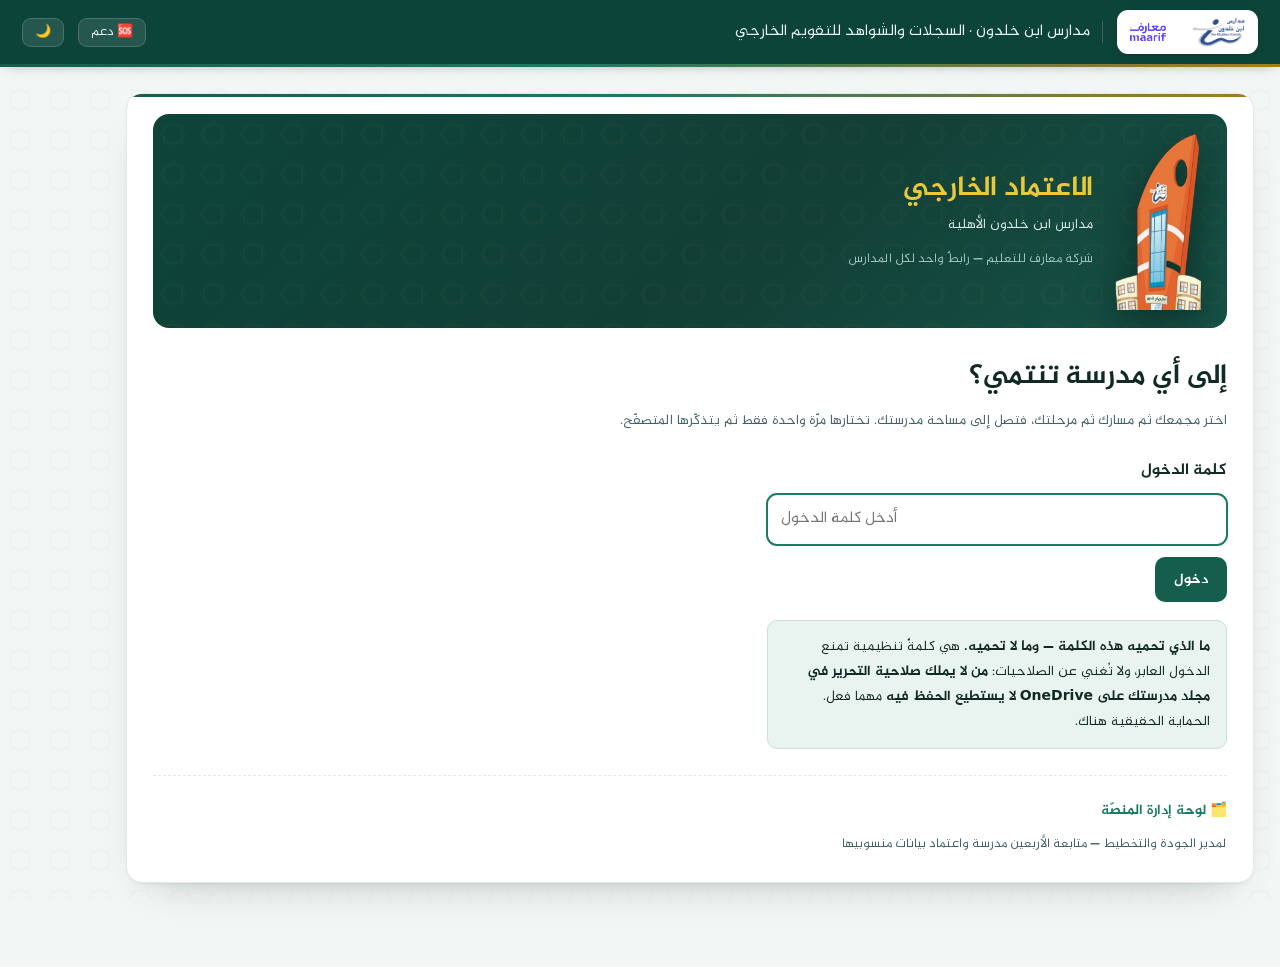
==== index.html @ 658650da "ألوان المسار عائلةً والمرحلة درجةً · نافذة «من أنت» لا تسبق المستخدم ولا تحجب الفحوص ⚠️ التلوين كان " ====
<!doctype html>
<html lang="ar" dir="rtl">
<head>
<meta charset="utf-8">
<meta name="viewport" content="width=device-width, initial-scale=1">
<!-- ⚠️ الصفحة نفسها تُراجَع في كل فتح، والوحدات مختومة ببصمة محتواها.
     بدون هذا يبقى المستخدم على نسخة قديمة ويظنّ أن الإصلاح لم يحدث. -->
<meta http-equiv="Cache-Control" content="no-cache, must-revalidate">
<title>الاعتماد الخارجي — مدارس ابن خلدون</title>
<link rel="icon" href="ibn-khaldun-mark-240.webp">
<link rel="stylesheet" href="style.css?v=ef643a4e">
</head>
<body>
<div class="app">
  <aside class="nav hidden" id="nav">
    <div class="brand">
      <img class="jd" src="shield.svg" alt="الاعتماد الخارجي">
      <div><b>الاعتماد الخارجي</b><span>السجلات والشواهد</span></div>
    </div>
    <menu id="navMenu"></menu>
    <div class="foot"><b id="navWho">—</b><span id="navRole">—</span>
      <div style="margin-top:9px"><button class="b-ghost b-sm" id="switchUser">تبديل المستخدم</button></div>
    </div>
  </aside>

  <main>
    <div class="bar" id="topbar">
      <div class="logos" title="شركة معارف للتعليم — مدارس ابن خلدون">
        <img src="ibn-khaldun-mark-240.webp" alt="مدارس ابن خلدون">
        <span class="divider"></span>
        <img class="mf" src="maarif.png" alt="شركة معارف للتعليم">
      </div>
      <div class="crumb" id="ctx">مدارس ابن خلدون · السجلات والشواهد للتقويم الخارجي</div>
      <div class="row-break" aria-hidden="true"></div>
      <div class="sp"></div>
      <div class="h-search hidden" id="searchBox">
        <span class="ico">🔍</span>
        <input id="gsearch" placeholder="ابحث في سجلاتك وأدواتك ومؤشراتك…" autocomplete="off">
        <div class="results hidden" id="gresults"></div>
      </div>
      <button class="h-btn nav-toggle hidden" id="navToggle" title="القائمة" aria-label="القائمة">☰</button>
      <button class="h-btn hidden" id="bellBtn" title="المطلوب منك الآن" aria-label="التنبيهات">
        🔔<span class="badge hidden" id="bellCount">0</span></button>
      <button class="h-btn" id="supBtn" title="طلب دعم من مدير الجودة والتخطيط" aria-label="طلب دعم">🆘 <span class="lbl">دعم</span></button>
      <button class="h-btn hidden" id="homeBtn" title="العودة إلى لوحتي">🏠 <span class="lbl">الرئيسية</span></button>
      <button class="h-btn hidden" id="logoutBtn" title="إنهاء جلستك والعودة إلى «من أنت»">🚪 <span class="lbl">خروج</span></button>
      <button class="h-btn hidden" id="printPage" title="طباعة هذه الصفحة بالكليشة">🖨️ <span class="lbl">طباعة</span></button>
      <button class="h-btn" id="themeBtn" title="الوضع الليلي">🌙</button>
      <button class="h-btn hidden" id="prefsBtn" title="تفضيلاتي">⚙️ <span class="lbl">تفضيلاتي</span></button>
    </div>
    <div class="menu-pop hidden" id="prefsPop"></div>
    <div class="alerts-pop hidden" id="bellPop"></div>
    <div class="exit-pop hidden" id="exitPop"></div>
    <div class="nav-scrim hidden" id="navScrim"></div>
    <div class="wrap">

      <section id="screenGate" class="card">
        <div class="hero">
          <img src="building.png" alt="مدارس ابن خلدون">
          <div class="hero-t">
            <b>الاعتماد الخارجي</b>
            <span>مدارس ابن خلدون الأهلية</span>
            <span class="kicker">شركة معارف للتعليم — رابطٌ واحد لكل المدارس</span>
          </div>
        </div>
        <h1 id="gateH1">إلى أي مدرسة تنتمي؟</h1>
        <p class="sub" id="gateSub">اختر مجمعك ثم مسارك ثم مرحلتك، فتصل إلى مساحة مدرستك.
           تختارها مرّة واحدة فقط ثم يتذكّرها المتصفّح.</p>
        <div id="gateBody"></div>
        <!-- ⚠️ لم يكن للوحة الإدارة رابطٌ في أي موضع، فلم يجدها صاحبها.
             موضعها هنا: أوّل شاشة، وظاهرةٌ باسم صاحبها لا مخبوءة. -->
        <div class="gate-admin">
          <a href="مستشار.html">🗂️ لوحة إدارة المنصّة</a>
          <span>لمدير الجودة والتخطيط — متابعة الأربعين مدرسة واعتماد بيانات منسوبيها</span>
        </div>
      </section>

      <section id="screenConnect" class="card">
        <h1 id="connectH1">الاتصال بمساحة مدرستك</h1>
        <p class="sub" id="connectSub">اختر مجلد «الاعتماد الخارجي» الذي شاركه معك مدير المدرسة على OneDrive.
           تختاره مرّة واحدة فقط، ثم يتذكّره المتصفّح.</p>
        <div id="connectBody"></div>
        <!-- ⚠️ يُقرأ قبل المحاولة لا بعد الإخفاق: أكثر بلاغات الدعم سببها
             فتح الرابط على جهاز لا يحفظ. -->
        <div class="devices">
          <h2>الأجهزة المدعومة</h2>
          <div class="dev-grid">
            <div class="dev ok">
              <div class="dev-h">✅ يحفظ في مجلد مدرستك</div>
              <ul>
                <li><b>حاسب ويندوز</b> — Google Chrome أو Microsoft Edge</li>
                <li><b>حاسب ماك</b> — Google Chrome أو Microsoft Edge</li>
              </ul>
              <div class="dev-n">بلا حساب ولا تسجيل دخول، ويعمل <b>بلا إنترنت</b>،
                ولا يحتاج OneDrive — أي مجلد على القرص يكفي.</div>
            </div>
            <div class="dev no">
              <div class="dev-h">⛔ لا يحفظ — قيدٌ من الشركات المصنّعة</div>
              <ul>
                <li><b>آيفون وآيباد</b> — كل المتصفّحات، ومنها كروم<br>
                  <span class="dev-s">متصفّحات iOS كلها تعمل بمحرّك سفاري نفسه</span></li>
                <li><b>سفاري على الماك</b></li>
                <li><b>جوّالات أندرويد</b></li>
              </ul>
              <div class="dev-n">البديل: <b>حقيبة عمل</b> — يجهّزها لك مستودع المدرسة
                فتعمل عليها بلا حساب ثم تُعيد إدخالاتك. اقرأ «كيف تعمل على الموقع» بعد الدخول.</div>
            </div>
          </div>
          <div class="dev-warn">⚠️ حين يسأل المتصفّح <b>«Edit files?»</b> اختر
            <b>«Save changes»</b> — و«View only» يجعل كل شيء يبدو عاملًا ولا يُحفظ حرف.</div>
        </div>
      </section>

      <section id="screenWho" class="card hidden">
        <div class="hero">
          <img src="building.png" alt="مدارس ابن خلدون">
          <div class="hero-t">
            <b>الاعتماد الخارجي</b>
            <span id="heroSchool">مدارس ابن خلدون</span>
            <span class="kicker">شركة معارف للتعليم — السجلات والشواهد للتقويم الخارجي</span>
          </div>
        </div>
        <h1>من أنت؟</h1>
        <p class="sub">اختر اسمك من منسوبي المدرسة، فتظهر لك سجلاتك وأدواتك وخطتك أنت وحدك.</p>
        <div class="who-gap hidden" id="whoGap"></div>
        <div class="connbar" id="connBar"></div>
        <aside id="whoArt">
          <img src="building.png" alt="مدارس ابن خلدون">
          <div class="wa-t">مدارس ابن خلدون</div>
          <div class="wa-s">السجلات والشواهد للتقويم الخارجي</div>
        </aside>
        <ul class="people" id="peopleList"></ul>
      </section>

      <div id="packBar" class="pack-bar hidden"></div>
      <section id="screenGuide" class="hidden">
        <div class="card">
          <h1>كيف تعمل على الموقع</h1>
          <p class="sub">ثلاث طرق. اقرأها واختر ما يناسب جهازك — فتعرف تمامًا أين تُحفظ ملفاتك وبأي اسم.</p>
          <div id="wayNow"></div>
          <div id="wayList"></div>
        </div>
      </section>
      <section id="screenDash" class="hidden">
        <div class="rowhead">
          <div class="sp"><h1 id="dashHi">لوحتي</h1><p class="sub" id="dashSub"></p></div>
          <button class="b-ghost b-sm" id="dashWho">👤 تبديل المستخدم</button>
        </div>
        <div class="tiles" id="tiles"></div>
        <div class="card tight"><h2>أقرب سجلاتك تعبئةً</h2><div id="dashSoon"></div></div>
      </section>

      <section id="screenRecords" class="hidden">
        <h1>سجلاتي</h1>
        <p class="sub" id="recsSub"></p>
        <div class="toolbar">
          <input class="search" id="recSearch" placeholder="ابحث باسم السجل…">
          <button class="b-ghost b-sm" id="recView" data-mode="flat">🗂️ عرض شجري</button>
          <select class="f-in" id="recFilter" style="width:auto">
            <option value="">كل التعبئات</option><option value="DAILY">يومي</option>
            <option value="WEEKLY">أسبوعي</option><option value="MONTHLY">شهري</option>
            <option value="PER_SEMESTER">كل فصل</option><option value="YEARLY">سنوي</option>
            <option value="PER_EVENT">عند كل حدث</option><option value="AS_NEEDED">عند الحاجة</option>
          </select>
        </div>
        <div class="rec-scope" id="recScope"></div>
        <div class="scroll" id="myRecords"></div>
      </section>

      <section id="screenRecord" class="hidden">
        <div class="rowhead">
          <div class="sp"><h1 id="recTitle"></h1><div class="muted" id="recMeta"></div></div>
          <div class="pager">
            <button class="b-ghost b-sm" id="recPrev">◀ السابق</button>
            <span class="pos" id="recPos"></span>
            <button class="b-ghost b-sm" id="recNext">التالي ▶</button>
          </div>
          <button class="b-ghost b-sm" id="recBack">القائمة</button>
        </div>
        <div id="recSaved"></div>
        <div id="recGuide"></div>
        <div class="card"><form id="recForm" onsubmit="return false"></form></div>
        <div class="sticky-save">
          <button class="b-main" id="recSave">حفظ في مجلدي</button>
          <button class="b-ghost" id="recPrint">طباعة بالكليشة</button>
          <span class="muted" id="recStatus"></span>
        </div>
      </section>

      <section id="screenTools" class="hidden">
        <h1>أدوات دورة التقويم الذاتي</h1>
        <p class="sub" id="toolsSub"></p>
        <div class="tools-list" id="toolsList"></div>
        <div class="card" style="margin-top:24px"><h2>التجميع على مؤشرات ETEC</h2>
          <div class="scroll" id="etecRollup"></div></div>
      </section>

      <section id="screenTool" class="hidden">
        <div class="rowhead">
          <div class="sp"><h1 id="toolTitle"></h1><div class="muted" id="toolMeta"></div></div>
          <div class="pager">
            <button class="b-ghost b-sm" id="toolPrev">◀ السابق</button>
            <span class="pos" id="toolPos"></span>
            <button class="b-ghost b-sm" id="toolNext">التالي ▶</button>
          </div>
          <button class="b-ghost b-sm" id="toolBack">القائمة</button>
        </div>
        <div class="card hidden" id="publishBox"></div>
        <div class="card tight" id="respondentBox"></div>
        <div id="toolItems"></div>
        <div class="sticky-save">
          <button class="b-main" id="toolSave">حفظ الاستجابة</button>
          <span class="muted" id="toolStatus"></span>
        </div>
      </section>

      <section id="screenImp" class="hidden">
        <div class="rowhead">
          <div class="sp"><h1>الخطة التحسينية</h1><div class="muted" id="impMeta"></div></div>
          <button class="b-ghost b-sm" id="impPrint">طباعة بالكليشة</button>
          <button class="b-ghost b-sm hidden" id="impBack">رجوع</button>
        </div>
        <div class="kpi" id="impKpi"></div>
        <div id="impQiyas"></div>
        <div class="card"><h2>المؤشرات مرتّبة من الأدنى — التقويم الخارجي مقابل تقويمنا الذاتي</h2>
          <div class="scroll" id="impTable"></div></div>
        <div class="card"><h2>إجراءات التحسين — لكل مؤشر دون المستوى</h2>
          <div class="muted" style="margin-bottom:12px" id="procMeta"></div>
          <div id="impProcedures"></div></div>
        <div class="card"><h2>مرآة الخطة التحسينية — توزيع الإجراءات على الأسابيع</h2>
          <div class="muted" style="margin-bottom:12px">لا تحمل إلا ما يخصّ التحسين. الفصل الأول 1–19 والثاني 20–38.</div>
          <div class="scroll" id="impMirror"></div></div>
        <div class="card"><h2>البرامج التحسينية المعتمدة (نافِس)</h2><div id="impPrograms"></div></div>
      </section>

      <section id="screenReady" class="hidden">
        <div class="rowhead">
          <div class="sp"><h1>جاهزية الزيارة</h1><div class="muted" id="readyMeta"></div></div>
          <button class="b-ghost b-sm" id="readyRefresh">↻ إعادة الحساب</button>
        </div>
        <div class="card" id="readyScore"></div>
        <div class="card"><h2>أبعاد الجاهزية — وما بُنيت عليه</h2>
          <div class="scroll" id="readyDims"></div></div>
        <div class="card"><h2>حالة المؤشرات — ما يفتحه الزائر</h2>
          <div class="muted" style="margin-bottom:11px">مرتّبة من الأدنى درجةً في التقويم الخارجي.</div>
          <div id="readyGap"></div>
          <div class="scroll" id="readyInd"></div></div>
      </section>

      <section id="screenExec" class="hidden">
        <div class="rowhead">
          <div class="sp"><h1>خطتي التنفيذية</h1><div class="muted" id="execMeta"></div></div>
          <select class="f-in" id="execSem" style="width:auto">
            <option value="1">الفصل الأول</option><option value="2">الفصل الثاني</option>
          </select>
          <button class="b-ghost b-sm" id="execPrint">🖨️ طباعة</button>
        </div>
        <div class="note" style="margin-bottom:16px">مهامك الأسبوعية مأخوذة من خطة مدرستك.
          عدّل ما تشاء وأضف مهامك، وسجّل التنفيذ أسبوعًا بأسبوع — ويُحفظ في مجلدك.</div>
        <div id="execWeeks"></div>
        <div class="sticky-save">
          <button class="b-main" id="execSave">حفظ خطتي</button>
          <span class="muted" id="execStat"></span>
        </div>
      </section>

      <section id="screenVault" class="hidden">
        <h1>مستودع المدرسة</h1>
        <p class="sub" id="vaultSub"></p>
        <div class="kpi" id="vaultKpi"></div>
        <div class="card"><h2>أمين المستودع</h2>
          <div class="muted" style="margin-bottom:12px">تتجمّع عنده نسخة من كل ما يُدخِله التنفيذيون،
            فلو حُذف مجلد أحدهم أو استقال قبل التسليم تبقى النسخة كاملة.</div>
          <div id="vaultKeeper"></div></div>
        <div class="card"><h2>نسخة كاملة تشمل الشواهد</h2>
          <div class="muted" style="margin-bottom:12px">النسخ التلقائي يشمل الإدخالات فقط لخفّتها.
            هذا الأمر ينسخ كذلك ملفات الشواهد الثنائية.</div>
          <button class="b-main" id="vaultFull">تشغيل نسخة كاملة الآن</button>
          <span class="muted" id="vaultStat" style="margin-inline-start:12px"></span></div>
        <div class="card"><h2>نسخة للطباعة</h2>
          <div class="muted" style="margin-bottom:12px">الإدخالات تُحفظ ملفّات بيانات تُقرأ بالموقع.
            هذا الأمر يُخرج منها <b>صفحات جاهزة للطباعة بالكليشة</b> في مجلد <b>للطباعة</b>،
            تُفتح من مجلد المدرسة على حاسبك وتُطبع بـ Ctrl+P — بلا الموقع وبلا إنترنت.</div>
          <button class="b-main" id="vaultPrintExport">تصدير نسخة للطباعة</button>
          <span class="muted" id="vaultPrintStat" style="margin-inline-start:12px"></span></div>
        <div class="card"><h2>حقائب العمل — لمن يعمل من الجوّال</h2>
          <div class="muted" style="margin-bottom:12px">جهّز حقيبة باسم التنفيذي وأرسلها له بالواتساب.
            يعمل عليها بلا حساب ولا إنترنت، ثم يعيد إليك إدخالاته.</div>
          <div id="packMake"></div></div>
        <div class="card"><h2>استلام إدخالات التنفيذيين</h2>
          <div class="muted" style="margin-bottom:12px">من ملفٍّ وصلك بالواتساب، أو سحبًا من نقطة
            الاستقبال إن فُعِّلت. تُكتب في مواضعها تمامًا كما لو عبّأها صاحبها بنفسه.</div>
          <div class="rowhead" style="gap:10px">
            <button class="b-main" id="impFileBtn">📥 استيراد ملف إدخالات</button>
            <input type="file" id="impFile" accept=".json,application/json" multiple hidden>
            <button class="b-ghost" id="cloudPull">☁️ سحب ما وصل من الجوّالات</button>
          </div>
          <div id="impMsg" style="margin-top:12px"></div>
          <details class="setup-adv" style="margin-top:14px">
            <summary>نقطة الاستقبال — ضبط لمرّة واحدة</summary>
            <div class="blockdo">
              <div class="muted" style="margin-bottom:10px">Worker مجاني على حسابك في Cloudflare —
                بلا بطاقة وبلا تقنية معلومات. الخطوات في ملف <b>cloudflare-worker.js</b>.</div>
              <input class="f-in" id="relayUrl" placeholder="https://…workers.dev" style="margin-bottom:8px">
              <input class="f-in" id="relayKey" placeholder="مفتاح السحب (PULL_KEY)" style="margin-bottom:10px">
              <button class="b-main" id="relaySave">حفظ</button>
            </div>
          </details></div>
        <div class="card"><h2>آخر ما نُسخ</h2><div class="scroll" id="vaultItems"></div></div>
      </section>

      <section id="screenPlans" class="hidden">
        <div class="rowhead">
          <div class="sp"><h1>خطط مدرستي</h1>
            <div class="muted">التشغيلية والتنفيذية وتحليل سوات — من بيانات مدرستك، لا ملفًّا جاهزًا.</div></div>
          <input class="f-in" id="plansSearch" placeholder="ابحث في الخطة…" autocomplete="off" style="max-width:230px">
          <button class="b-ghost b-sm" id="plansPrint">🖨️ طباعة</button>
          <button class="b-ghost b-sm" id="plansDownload">⬇️ تنزيل نسخة</button>
          <button class="b-main b-sm hidden" id="plansSave">حفظ</button>
        </div>
        <div class="plans-tabs" id="plansTabs"></div>
        <div class="muted" id="plansStat" style="margin:6px 0 10px"></div>
        <div id="plansBody"></div>
        <div class="card" style="margin-top:22px"><h2>نتائج المدرسة</h2><div id="myResults"></div></div>
      </section>

    </div>
  </main>
</div>

<div class="status hidden" id="status"><span class="dot"></span><span id="statusText"></span></div>

<script type="module">
import { FolderStore } from "./storage.js?v=ef643a4e";   // ReadOnlyStore أُلغي من الواجهة
import { GraphStore, setGraphConfig, setGraphRoot, loadShippedConfig } from "./graph.js?v=ef643a4e";
import { renderGuide } from "./guide.js?v=ef643a4e";
import { PREF, THEME_AR, nextTheme, savePrefs, zoomIn, zoomOut, initPrefs } from "./prefs.js?v=ef643a4e";
import { setupMissing, editPerson } from "./roster-edit.js?v=ef643a4e";
import { vaultBridge } from "./vault-bridge.js?v=ef643a4e";
import { renderPublish } from "./publish.js?v=ef643a4e";
import { globalSearch } from "./search.js?v=ef643a4e";
import { renderConnect } from "./connect.js?v=ef643a4e";
import { openImprovement } from "./screen-improve.js?v=ef643a4e";
import { openTool, bindToolScreen, currentTool, currentToolIndex } from "./screen-tool.js?v=ef643a4e";
import { openRecord, bindRecordScreen, currentRecord } from "./screen-record.js?v=ef643a4e";
import { goExec, bindExecScreen, currentExecState } from "./screen-exec.js?v=ef643a4e";
import { guardUnload, pendingDrafts, guardLeave, setSaver, flushDraft } from "./draft.js?v=ef643a4e";
import { openSupport, trackErrors } from "./support.js?v=ef643a4e";
import { saveSession, loadSession, clearSession, canResume } from "./session.js?v=ef643a4e";
import { buildWorkPack, workPackName, buildEntryPack, entryPackName, importEntries,
         deliver, readPackFile, PackStore, relay, setRelay, syncFromCloud } from "./bridge.js?v=ef643a4e";
import { openSource, loadBundle, recordsFor, planFileFor, operationalPlanFile,
         stampConnection, roleAr, freqAr, STAGE_AR, personFolder,
         entryPath, entryDir, evidenceDir, newEntryId,
         countSavedRecords, loadToolResponses, sortHierarchy, roleRank,
         loadRosterOverride, applyRosterOverride, saveRosterEdit,
         loadSignature, saveSignature, execPlanPath } from "./app.js?v=ef643a4e";
import { renderRecordForm, UNSUPPORTED, setFillContext, buildGuide, buildLabelCanon} from "./record.js?v=ef643a4e";
import { fillContext, currentWeek, semesterLabel } from "./autofill.js?v=ef643a4e";
import { committeeMeetings, nextMeeting, meetingTitle, meetingScope } from "./meetings.js?v=ef643a4e";
import { printRecord, preparePrint, printDocument, snapshotForPrint } from "./print.js?v=ef643a4e";
import { flattenTool, scaleMax, levelFromEvidence, isEvidenceBased, summarize,
         rollupByIndicator, evidenceFromRecords, toolResponsePath, isVerification } from "./tools.js?v=ef643a4e";
import { scopeTools, canSeeImprovement } from "./scope.js?v=ef643a4e";
import { loadSettings, saveSettings, vaultKeeper, backupEntry, vaultIndex,
         fullBackup } from "./vault.js?v=ef643a4e";
import { surveyLink, extractCodes } from "./survey.js?v=ef643a4e";
import { DIMENSIONS, dimensionBasis, countEvidence, countExecPlans, computeReadiness,
         readinessLabel, indicatorStatus, evidenceGaps } from "./readiness.js?v=ef643a4e";
import { buildImprovementPlan, buildImprovementMirror, PROC_COLUMNS,
         TOTAL_WEEKS, WEEKS_PER_SEMESTER, indicatorTag, shortLabel } from "./improve.js?v=ef643a4e";

import { S, $, esc, show, only, markNav, setStatus, SCREEN_TITLE } from "./ui-state.js?v=ef643a4e";
import { renderGate, chosenSchool, clearGate, gatePassed } from "./gate.js?v=ef643a4e";
import { goPlansScreen, bindPlansScreen, printPlans, downloadPlans, searchPlans, saveActive as savePlans } from "./screen-plans.js?v=ef643a4e";
import { buildAlerts, myEntryDates, urgentCount, levelAr } from "./alerts.js?v=ef643a4e";

/* طباعة أي شاشة يستعرضها المستخدم أو يعبّئها — بالكليشة نفسها */
async function printCurrent() {
  const sec = document.getElementById(S.activeScreen);
  if (!sec || !bundle) return;
  const title = S.activeScreen === "screenRecord" ? $("recTitle").textContent
              : S.activeScreen === "screenTool" ? $("toolTitle").textContent
              : SCREEN_TITLE[S.activeScreen] || "مستند";
  const sub = bundle.school.nameAr + " · العام " + bundle.school.academicYear.greg +
              " · " + (me?.fullName || "") + " (" + roleAr(me?.role) + ")";
  await printDocument(snapshotForPrint(sec, title, sub),
    { store, school: bundle.school, person: me, roleAr: roleAr(me?.role) });
}

let store = null, bundle = null, me = null;
let myRecords = [], myTools = [];   // حالة السجل والأداة انتقلت مع شاشتيهما
const dataUrl = new URLSearchParams(location.search).get("data");

/* شاشة الاتصال في connect.js — وهنا تسليم المحوّل الذي تصنعه */
const connect = (state) => renderConnect(state, start);


/* ⚠️ أخطر خطأ صامت: أن يفتح موظّفٌ مجلد مدرسةٍ أخرى فيكتب فيه. فالمدرسة
   مُختارةٌ في البوّابة، فتُقارَن باسم ما في المجلد قبل السماح بأي كتابة.
   المقارنة تنزع الحركات — الأسماء تحمل «خَلدون» و«الأَهلية» و«بَنات». */
const bareAr = (t) => String(t || "").normalize("NFC")
  .replace(/[\u064B-\u0652\u0670]/g, "").replace(/\s+/g, " ").trim();

async function start(s) {
  store = s; S.store = s;
  try { bundle = await loadBundle(store); S.bundle = bundle; }
  catch (e) {
    $("connectErr") && ($("connectErr").innerHTML =
      '<div class="err"><b>المجلد المختار ليس مساحة اعتماد.</b><br>' + esc(e.message) + "</div>");
    store = null; S.store = null; return;
  }
  const { school } = bundle;
  const want = chosenSchool();
  if (want && bareAr(school.nameAr) !== bareAr(want.school)) {
    connect(FolderStore.supported() ? "ready" : "unsupported");
    only("screenConnect");
    const box = $("connectErr") || $("connectBody");
    box.innerHTML = '<div class="err"><b>هذا ليس مجلد مدرستك.</b><br>' +
      "اخترتَ <b>" + esc(want.school) + "</b> والمجلد الذي فتحتَه يخصّ <b>" +
      esc(school.nameAr) + "</b>.<br><b>لم يُحفظ شيء.</b> اختر المجلد الصحيح." +
      "</div>" + box.innerHTML;
    await FolderStore.forget().catch(() => {});
    store = null; S.store = null; bundle = null; S.bundle = null;
    return;
  }
  $("heroSchool").textContent = school.nameAr + " · " + STAGE_AR[school.stage] +
    " · العام " + school.academicYear.greg;
  $("ctx").innerHTML = "<b>" + esc(school.nameAr) + "</b><span>" +
                       esc(STAGE_AR[school.stage]) + " · العام " + esc(school.academicYear.greg) +
                       " · " + esc(school.educationType) + "</span>";
  setStatus(store.readOnly
    ? "📖 وضع القراءة — الاستعراض متاح والحفظ غير متاح على هذا الجهاز"
    : "متصل — " + (store.kind === "folder" ? "الحفظ مباشر إلى مجلد OneDrive" : "وضع القراءة (تطوير)"));
  document.body.classList.toggle("ro", !!store.readOnly);
  await (async () => {
    S.onScreen = rememberScreen;
    /* استعادة الجلسة: الوظيفة نفسها والشاشة نفسها — لا يُعاد الاختيار كل تحديث */
    const sess = loadSession(bundle.school?.nameAr);
    const who = sess && (bundle.roster?.people || []).find((x) => x.role === sess.role);
    if (who) {
      await pick(applyRosterOverride([who], rosterOv || {})[0] || who);
      if (sess.screen && canResume(sess.screen) && sess.screen !== "screenDash") {
        const nav = { screenRecords: "records", screenTools: "tools", screenImp: "imp",
                      screenReady: "ready", screenPlans: "plans", screenVault: "vault",
                      screenExec: "exec", screenGuide: "guide" }[sess.screen];
        const a = nav && document.querySelector('#navMenu a[data-nav="' + nav + '"]');
        if (a) a.click();
      }
      return;
    }
    return renderPeople();
  })();
}

let rosterOv = null, roster = [], mySignature = null, settings = {}, keeper = null;

async function renderPeople() {
  only("screenWho"); show("nav", false); show("searchBox", false); show("prefsBtn", false);
  // شريط المجلد المتصل: أخطر خطأ صامت هو الكتابة في مجلد مدرسة أخرى
  const cb = $("connBar");
  if (cb) {
    const ro = store?.readOnly;
    cb.innerHTML =
      '<span class="cb-ic">' + (ro ? "📖" : "📁") + "</span>" +
      '<span class="cb-t">متصل بمجلد <b>' + esc(store?.label ? store.label() : "—") + "</b>" +
      (ro ? " — <b>وضع قراءة فقط، لا يُحفظ شيء</b>" : "") + "</span>" +
      '<button class="cb-b" id="connSwap">ليس هذا مجلدي</button>';
    const sw = $("connSwap");
    if (sw) sw.onclick = async () => { await FolderStore.forget(); location.reload(); };
  }
  rosterOv = await loadRosterOverride(store);
  // ⚠️ الترتيب هرميّ من المدير فالوكلاء فمن دونهم — والشبكة RTL فيبدأ من اليمين
  roster = sortHierarchy(applyRosterOverride(bundle.roster.people, rosterOv));
  S.roster = roster;
  /* ⚠️ تُحسب **بعد** بناء roster: كانت قبله فتقرأ قائمة فارغة ولا تظهر أبدًا. */
  const gaps = roster.filter(isPlaceholder).length;
  const gb = $("whoGap");
  if (gb) {
    gb.classList.toggle("hidden", gaps === 0);
    if (gaps) {
      gb.innerHTML = '<span class="wg-t"><b>' + gaps + " وظيفة بلا اسم</b> — أصحابها لا يستطيعون " +
        "الدخول حتى تُكمل بياناتهم.</span>" +
        '<button class="b-main sm" id="whoGapBtn">استكمال الآن</button>';
      const gbtn = $("whoGapBtn");
      if (gbtn) gbtn.onclick = () => setupMissing(rosterCtx());
      /* ⚠️ **لافتةٌ لا تكفي.** أوّل ما يفعله من يفتح مجلد مدرسته هو البحث عن
         اسمه في القائمة، فتمرّ اللافتة بلا انتباه — وتبقى الوظائف بلا أسماء
         فلا يدخل أصحابها، ولا يصل المستشارَ شيءٌ يعتمده. فيُفتح النموذج
         **مرّةً واحدة** لكل مدرسة على هذا المتصفّح، ومعه «لاحقًا» صريح.
         مرّةً واحدة لا كل مرّة: نافذةٌ تتكرّر تُغلَق بلا قراءة. */
      const seenKey = "ik.setup.seen." + (bundle.school?.nameAr || "");
      let seen = false;
      try { seen = localStorage.getItem(seenKey) === "1"; } catch { /* وضع خاص */ }
      /* ⚠️ `HttpStore` ليس `readOnly` (يحاكي الكتابة في الذاكرة)، فالشرط
         السابق لم يمنع الفتح في مسار `?data=` — فحجبت النافذة **ستّة عشر
         فاحصًا** يمرّون بشاشة «من أنت». ومسار `?data=` معاينةٌ لا مجلد مدرسة،
         فلا معنى لمطالبة أحدٍ فيه بتعبئة أسماء لا تُحفظ. يُستثنى صراحةً،
         و`?setup=1` يُعيده لمن أراد قياسه. */
      const devPreview = !!dataUrl && !/[?&]setup=1/.test(location.search);
      if (!seen && !store.readOnly && !devPreview) {
        try { localStorage.setItem(seenKey, "1"); } catch { /* وضع خاص */ }
        /* ⚠️ مهلةٌ 700 مللي تسابق المستخدم: من يختار اسمه فورًا ينتقل، ثم
           تنفتح النافذة **فوق شاشةٍ أخرى** ولا تُغلق — فيجدها المستخدم في
           سجلٍّ يعمل عليه. تُفتح بعد أوّل رسم لا بعد مهلة، وبشرطين: أنه ما
           زال في «من أنت»، وأن لا نافذةً أخرى مفتوحة. */
        requestAnimationFrame(() => requestAnimationFrame(() => {
          if (S.activeScreen === "screenWho" && !document.querySelector(".modal")) {
            setupMissing(rosterCtx());
          }
        }));
      }
    }
  }

  $("peopleList").innerHTML = roster.map((p, i) =>
    '<li><button data-i="' + i + '">' +
    '<span class="who">' + esc(p.fullName || "—") +
    (p.employeeNo ? '<span class="muted"> · ' + esc(p.employeeNo) + "</span>" : "") + "</span>" +
    '<span class="role">' + esc(roleAr(p.role)) + "</span>" +
    '<span class="edit" data-edit="' + i + '" title="تعديل شاغل الوظيفة">✎</span>' +
    "</button></li>").join("");
  $("peopleList").querySelectorAll("button").forEach((b) => {
    b.onclick = (e) => {
      if (e.target.dataset.edit != null) { editPerson(roster[+e.target.dataset.edit], rosterCtx()); return; }
      pick(roster[+b.dataset.i]);
    };
  });
}

/* تغيير شاغل الوظيفة — استقالة أو إقالة أو نقل بين المدارس */
/* سياق تحرير الروستر — يُبنى عند كل نداء فيحمل الحالة الجارية لا نسخةً قديمة */
const rosterCtx = () => ({
  store, roster, rosterOv, roleAr, esc, setStatus, saveRosterEdit,
  onSaved: async (ov) => { rosterOv = ov; await renderPeople(); },
});
const isPlaceholder = (p) => /^\s*\[.*\]\s*$/.test(String(p?.fullName || ""));

/* تُحفظ الجلسة بعد كل انتقال — فالتحديث يعيدك إلى مكانك لا إلى البداية */
function rememberScreen() {
  if (!me || !bundle?.school?.nameAr) return;
  saveSession(bundle.school.nameAr, me.role, S.activeScreen);
}

async function pick(person) {
  me = person; S.me = person;
  try {
    if (store.readOnly) throw new Error("readonly");
    const st = await stampConnection(store, me);
    setStatus("متصل — " + me.fullName + " · " + roleAr(me.role) +
              " · مجلدك: ⁦" + personFolder(me) + "⁩ · اتصال رقم " + st.connections);
  } catch (e) {
    if (!store.readOnly) setStatus("⚠️ تعذّر الكتابة في المجلد: " + e.message);
  }

  // ⚠️ الترقيم المعروض تسلسليّ بترتيب صفحة المستخدم — ورقم جدارة يبقى داخليًا
  const { owned, shared } = recordsFor(bundle.records.records, me.role);
  myRecords = owned.concat(shared.map((r) => ({ ...r, _shared: true })))
                   .map((r, i) => ({ ...r, seq: i + 1 }));
  myTools = scopeTools(bundle.tools.tools, me.role, bundle.support).filter((x) => x.visible);

  $("navWho").textContent = me.fullName || "—";
  $("navRole").textContent = roleAr(me.role);
  mySignature = await loadSignature(store, me);
  settings = await loadSettings(store);
  keeper = vaultKeeper(settings, roster);
  buildNav();
  show("nav", true);
  show("searchBox", true);
  refreshAlerts(); packBar();
  show("prefsBtn", true);
  goDash();
}

/* ── التنقّل الجانبي ── */
const NAV = [
  { id: "guide", ic: "❓", label: "كيف تعمل على الموقع", go: () => goGuide() },
  { id: "dash", ic: "▣", label: "لوحتي", go: () => goDash() },
  { id: "records", ic: "▤", label: "سجلاتي", go: () => goRecords(),
    count: () => myRecords.filter(inScope).length },
  /* ⚠️ خمسة أدوار كانت ترى هذا البند وشاشتُه **فارغة أبدًا** — بندٌ يفتح على
     لا شيء في كل مرّة يجعل المستخدم يظنّ العطل في الموقع أو في نفسه. */
  { id: "tools", ic: "◎", label: "أدوات التقويم", go: () => openTools(),
    count: () => myTools.length, when: () => myTools.length > 0 },
  { id: "ready", ic: "◉", label: "جاهزية الزيارة", go: () => goReady(),
    when: () => canSeeImprovement(me.role, bundle.support) },
  { id: "imp", ic: "◈", label: "الخطة التحسينية", go: () => goImprove(),
    when: () => canSeeImprovement(me.role, bundle.support) },
  { id: "exec", ic: "✎", label: "خطتي التنفيذية", go: () => goExecScreen(),
    count: () => (bundle.exec?.byRole?.[me.role] || []).length,
    when: () => (bundle.exec?.byRole?.[me.role] || []).length > 0 },
  { id: "plans", ic: "▥", label: "خطط مدرستي", go: () => goPlans() },
  { id: "vault", ic: "🗄", label: "مستودع المدرسة", go: () => goVault(),
    when: () => me.role === "PRINCIPAL" || keeper?.id === me.id },
];
function buildNav() {
  const items = NAV.filter((n) => !n.when || n.when());
  $("navMenu").innerHTML = items.map((n) =>
    '<li><a data-nav="' + n.id + '"><span class="ic">' + n.ic + "</span>" + esc(n.label) +
    (n.count ? '<span class="ct">' + n.count() + "</span>" : "") + "</a></li>").join("");
  /* ⚠️ كل مغادرة تمرّ بالحارس. كان التنقّل يفتح الشاشة الجديدة فورًا فيضيع
     ما كُتب بلا أثر — وbeforeunload لا يُطلَق على تنقّلٍ داخليّ إطلاقًا. */
  $("navMenu").querySelectorAll("a").forEach((a) => {
    a.onclick = () => guardLeave(() => {
      drawer(false); items.find((n) => n.id === a.dataset.nav).go();
    });
  });
}

/* ── لوحتي ── */
/* ⚠️ في وضع الحقيبة لا شيء يصل إلى المدرسة حتى يُرسِله صاحبه. الشريط
   دائم ويعدّ ما لم يُرسَل — فلا يظنّ أحد أن الحفظ انتهى عند «حفظ». */
function packBar() {
  const bar = $("packBar");
  if (!bar) return;
  if (store?.kind !== "pack") { bar.classList.add("hidden"); return; }
  const pend = store.pending(), ev = store.evidenceCount();
  bar.classList.remove("hidden");
  bar.innerHTML =
    '<span class="pb-t">📦 حقيبة عمل — <b>' + pend.length + "</b> إدخالًا لم يصل المدرسة بعد" +
    (ev ? " · <b>" + ev + "</b> شاهدًا تُرسَل منفصلة" : "") + "</span>" +
    '<button class="b-main sm" id="packSend"' + (pend.length ? "" : " disabled") + ">إرسال ما عبّأت</button>";
  const b = $("packSend");
  if (b) b.onclick = async () => {
    const pack = buildEntryPack(bundle.school, me, store.pending());
    const how = await deliver(entryPackName(me), pack);
    if (how === "cancelled") return;
    setStatus(how === "share" ? "اختر واتساب مستودع المدرسة لإتمام الإرسال"
                              : "نزل الملف — أرسله لمستودع المدرسة بالواتساب", "ok");
  };
}

function goGuide() {
  only("screenGuide"); markNav("guide");
  renderGuide({ store, esc, setStatus, onChoose: goGuide });
  window.scrollTo(0, 0);
}

function goDash() {
  only("screenDash"); markNav("dash");
  $("dashHi").textContent = "أهلًا، " + (me.fullName || roleAr(me.role));
  $("dashSub").textContent = roleAr(me.role) + " · " + bundle.school.nameAr;
  const seeImp = canSeeImprovement(me.role, bundle.support);
  $("tiles").innerHTML = [
    ["سجلاتي", myRecords.filter((r) => !r._shared).length, "records"],
    ["سجلات أشارك فيها", myRecords.filter((r) => r._shared).length, "records"],
    ["أدوات مسندة إليّ", myTools.filter((t) => t.mine).length, "tools"],
    seeImp ? ["مؤشرات دون المستوى", bundle.improvement.weakCount, "imp"] : null,
  ].filter(Boolean).map(([lbl, n, act]) =>
    '<div class="tile" data-act="' + act + '"><div class="n">' + n + '</div><div class="lbl">' +
    esc(lbl) + "</div></div>").join("");
  $("tiles").querySelectorAll("[data-act]").forEach((t) => {
    t.onclick = () => NAV.find((n) => n.id === t.dataset.act).go();
  });

  const soon = myRecords.filter((r) => ["DAILY","WEEKLY","MONTHLY"].includes(r.fillFrequency)).slice(0, 8);
  $("dashSoon").innerHTML = soon.length === 0
    ? '<div class="muted">لا سجلات يومية أو أسبوعية في نطاقك.</div>'
    : "<table><tbody>" + soon.map((r) =>
        '<tr class="click" data-num="' + r.number + '"><td style="width:38px">' + r.seq + "</td><td>" +
        esc(r.nameAr) + '</td><td style="width:110px"><span class="tag gray">' +
        esc(freqAr(r.fillFrequency)) + "</span></td></tr>").join("") + "</tbody></table>";
  $("dashSoon").querySelectorAll("tr.click").forEach((tr) => {
    tr.onclick = () => guardLeave(() => goRecord(Number(tr.dataset.num)));
  });
}

/* ── سجلاتي ── */
function goRecords() {
  only("screenRecords"); markNav("records");
  const core = myRecords.filter(inScope);
  $("recsSub").textContent =
    core.filter((r) => !r._shared).length + " سجلًا أنت مسؤول عنه · " +
    core.filter((r) => r._shared).length + " تشارك في إدخالها · الترقيم بترتيب صفحتك";
  drawRecords();
}
/* العرض الشجري: الحاويات آباء وما تحتها أبناء — 40 حاوية و161 سجلًا لها أب */
function drawTree(rows) {
  const byId = new Map(bundle.records.records.map((r) => [r.id ?? r.key ?? r.number, r]));
  const mine = new Set(rows.map((r) => r.number));
  const containers = bundle.records.records.filter((r) => r.isContainer);
  const childrenOf = (c) => bundle.records.records.filter(
    (r) => r.parentTemplateId && (r.parentTemplateId === c.id) && mine.has(r.number));
  const seq = new Map(myRecords.map((r) => [r.number, r.seq]));
  const parts = [];
  const used = new Set();
  for (const c of containers) {
    const kids = childrenOf(c);
    if (kids.length === 0) continue;
    kids.forEach((k) => used.add(k.number));
    parts.push('<details class="tree" open><summary>' + esc(c.nameAr) +
      '<span class="tag gray" style="margin-inline-start:9px">' + kids.length + "</span></summary>" +
      "<table><tbody>" + kids.map((r) =>
        '<tr class="click" data-num="' + r.number + '"><td style="width:44px">' + (seq.get(r.number) ?? "") +
        "</td><td>" + esc(r.nameAr) + '</td><td style="width:120px"><span class="tag gray">' +
        esc(freqAr(r.fillFrequency)) + "</span></td></tr>").join("") + "</tbody></table></details>");
  }
  const loose = rows.filter((r) => !used.has(r.number));
  if (loose.length) parts.push('<details class="tree" open><summary>سجلات مستقلة' +
    '<span class="tag gray" style="margin-inline-start:9px">' + loose.length + "</span></summary>" +
    "<table><tbody>" + loose.map((r) =>
      '<tr class="click" data-num="' + r.number + '"><td style="width:44px">' + r.seq + "</td><td>" +
      esc(r.nameAr) + '</td><td style="width:120px"><span class="tag gray">' +
      esc(freqAr(r.fillFrequency)) + "</span></td></tr>").join("") + "</tbody></table></details>");
  return parts.join("");
}

/* ⚠️ **إخفاءٌ لا حذف**: 212 قالبًا لكل مدرسة، و**64 أساسيًّا وحدها** تدخل في
   حساب الجاهزية (بُعد التعبئة، وزنه 30٪). فعرضُ 148 قالبًا لا أثر لها يُغرق
   التنفيذي ويجعله يظنّ المطلوب منه ثلاثة أضعافه. تُخفى افتراضيًّا خلف زرّ
   صريح، ولا يُحذف قالبٌ واحد، ولا تنكسر تغطية الـ47 مؤشرًا. */
let showAllRecords = false;
/* ⚠️ **«الأساسية وحدها» كانت تُفرغ الشاشة على أربعة أدوار**: منسق الأمن
   والسلامة ومنسق الموهوبين والمراقب ومشرف المادة **بلا سجلٍّ أساسيٍّ واحد**.
   وشاشةٌ فارغة أسوأ من شاشةٍ مزدحمة — قِيس قبل النشر لا بعده.
   فالنطاق: أساسيٌّ **أو** سجلٌّ أنت مسؤوله الأول ويحمل مؤشر اعتماد. وهذا
   تعريف «ما يلزم الاعتماد» بعينه، لا رقمٌ اخترتُه. */
const inScope = (r) => r.isCoreRecord || (!r._shared && (r.etecIndicators || []).length > 0);
function drawRecords() {
  const q = ($("recSearch").value || "").trim();
  const f = $("recFilter").value;
  const base = showAllRecords ? myRecords : myRecords.filter(inScope);
  const hidden = myRecords.length - myRecords.filter(inScope).length;
  const rows = base.filter((r) =>
    (!q || r.nameAr.includes(q)) && (!f || r.fillFrequency === f));
  const sc = $("recScope");
  if (sc) {
    sc.innerHTML = hidden === 0 ? "" :
      (showAllRecords
        ? '<span class="muted">تُعرض كل سجلاتك (' + myRecords.length + ").</span> " +
          '<button class="lnk-b" id="recScopeBtn">الاقتصار على سجلات الاعتماد</button>'
        : '<span class="muted">تُعرض <b>سجلات الاعتماد المطلوبة منك</b> — الأساسية، وما أنت ' +
          "مسؤوله الأول ويحمل مؤشر اعتماد. و<b>" + hidden + "</b> سجلًّا إضافيًّا " +
          "<b>مخفيّ ولم يُحذف</b>.</span> " +
          '<button class="lnk-b" id="recScopeBtn">عرض كل السجلات</button>');
    const b2 = $("recScopeBtn");
    if (b2) b2.onclick = () => { showAllRecords = !showAllRecords; goRecords(); };
  }
  if ($("recView").dataset.mode === "tree") {
    $("myRecords").innerHTML = rows.length ? drawTree(rows)
      : '<div class="warn" style="margin:0">لا سجلات مطابقة.</div>';
    $("myRecords").querySelectorAll("tr.click").forEach((tr) => {
      tr.onclick = () => guardLeave(() => goRecord(Number(tr.dataset.num)));
    });
    return;
  }
  $("myRecords").innerHTML = rows.length === 0
    ? '<div class="warn" style="margin:0">لا سجلات مطابقة.</div>'
    : "<table><thead><tr><th style='width:44px'>م</th><th>السجل</th><th style='width:120px'>التعبئة</th>" +
      "<th style='width:88px'>مؤشرات</th><th style='width:92px'></th></tr></thead><tbody>" +
      rows.map((r) =>
        '<tr class="click" data-num="' + r.number + '"><td>' + r.seq + "</td><td>" + esc(r.nameAr) +
        '</td><td><span class="tag gray">' + esc(freqAr(r.fillFrequency)) + "</span></td>" +
        "<td>" + ((r.etecIndicators || []).length || "—") + "</td>" +
        '<td>' + (r._shared ? '<span class="tag">مشاركة</span>' : "") + "</td></tr>").join("") +
      "</tbody></table>";
  $("myRecords").querySelectorAll("tr.click").forEach((tr) => {
    tr.onclick = () => guardLeave(() => goRecord(Number(tr.dataset.num)));
  });
}
$("recView").onclick = () => {
  const t = $("recView").dataset.mode === "tree";
  $("recView").dataset.mode = t ? "flat" : "tree";
  $("recView").textContent = t ? "🗂️ عرض شجري" : "☰ عرض قائمة";
  drawRecords();
};
$("recSearch").oninput = drawRecords;
$("recFilter").onchange = drawRecords;

/* ── السجل ── */
$("recBack").onclick = goRecords;

/* ── خطط مدرستي: تُبنى من بيانات الحزمة، لا روابط PDF ── */
/* شاشة الخطط انتقلت إلى screen-plans.js — تُبنى من بيانات المدرسة لا من
   ملفّات PDF جاهزة. وبناء «نتائج المدرسة» بقي هنا كما كان. */
async function goPlans() {
  await goPlansScreen(plansCtx());
  renderResults();
}

/* نتائج المدرسة — بقيت كما كانت حرفًا بحرف، ونُقلت من goPlans إلى دالّتها */
function renderResults() {
  const ev = bundle.results.externalEvaluation, nf = bundle.results.nafis;
  $("myResults").innerHTML = "<table><tbody>" +
    (ev ? "<tr><th>التقويم الخارجي — الكلي</th><td>" + (ev.extOverallScore ?? "—") + "</td></tr>" +
          "<tr><th>القيادة</th><td>" + (ev.extAdminScore ?? "—") + "</td></tr>" +
          "<tr><th>التعليم والتعلّم</th><td>" + (ev.extTeachingScore ?? "—") + "</td></tr>" +
          "<tr><th>نواتج التعلّم</th><td>" + (ev.extOutcomesScore ?? "—") + "</td></tr>" +
          "<tr><th>البيئة المدرسية</th><td>" + (ev.extEnvironmentScore ?? "—") + "</td></tr>"
        : "<tr><td>لا نتائج تقويم خارجي.</td></tr>") +
    (nf ? "<tr><th>نافس " + (nf.testYear ?? "") + " — قراءة</th><td>" + (nf.readingScore ?? "—") + "</td></tr>" +
          "<tr><th>نافس — رياضيات</th><td>" + (nf.mathScore ?? "—") + "</td></tr>" +
          "<tr><th>نافس — علوم</th><td>" + (nf.scienceScore ?? "—") + "</td></tr>" : "") +
    "</tbody></table>";
}

/* ── الأدوات ── */
let recordCounts = null;   // curTool وtoolState وtoolIndex انتقلت مع شاشتها
async function openTools() {
  only("screenTools"); markNav("tools");
  $("toolsSub").textContent = "المعروض لك " + myTools.length + " من " + bundle.tools.total +
    " — بحسب وظيفتك وعضويتك في لجنة التميّز";
  $("toolsList").innerHTML = '<div class="muted">جارٍ قراءة النتائج المحفوظة…</div>';
  recordCounts = await countSavedRecords(store);
  const summaries = [], rows = [];
  for (const t of bundle.tools.tools) summaries.push(summarize(t, await loadToolResponses(store, t.key)));
  const byKey = new Map(summaries.map((s) => [s.key, s]));
  for (const { tool, mine, reason } of myTools) {
    const sm = byKey.get(tool.key), pct = sm.overallPct;
    rows.push('<button class="tool-row" data-key="' + esc(tool.key) + '">' +
      '<span class="nm">' + esc(tool.nameAr) +
      (mine ? '<span class="tag gold" style="margin-inline-start:9px">مسندة إليك</span>' : "") +
      '<div class="muted">' + esc(reason) + "</div></span>" +
      '<span class="tag gray">' + sm.items + " فقرة</span>" +
      '<span class="tag">' + sm.responses + " استجابة</span>" +
      (pct == null ? '<span class="muted">—</span>'
        : '<span class="bar-m"><i style="width:' + pct.toFixed(0) + '%"></i></span>' +
          '<b style="min-width:46px">' + pct.toFixed(0) + "%</b>") + "</button>");
  }
  $("toolsList").innerHTML = rows.join("") || '<div class="warn">لا أدوات في نطاق وظيفتك.</div>';
  $("toolsList").querySelectorAll("button").forEach((b) => { b.onclick = () => guardLeave(() => goTool(b.dataset.key)); });

  const roll = rollupByIndicator(summaries);
  $("etecRollup").innerHTML = roll.length === 0
    ? '<div class="warn" style="margin:0">لا استجابات بعد — يظهر التجميع فور إدخال أول أداة.</div>'
    : "<table><thead><tr><th>المؤشر</th><th>النسبة</th><th>فقرات</th><th>الأدوات</th></tr></thead><tbody>" +
      roll.map((r) => "<tr><td>" + esc(r.code) + "</td>" +
        '<td><span class="bar-m" style="width:92px"><i style="width:' + r.pct.toFixed(0) + '%"></i></span> <b>' +
        r.pct.toFixed(0) + "%</b></td><td>" + r.samples + "</td><td>" + esc(r.tools.join("، ")) +
        "</td></tr>").join("") + "</tbody></table>";
}


/* نشر الاستبانة — الدالة في publish.js، وهنا وصلها بالحالة الجارية */




/* شاشة السجل في screen-record.js — وهنا سياقها الجاري */
const recCtx = () => ({
  store, bundle, me, myRecords, mySignature, roleAr,
  afterSave: () => { refreshAlerts(); packBar(); },
  goList: goRecords,
});
const goRecord = (number, entryId) => openRecord(number, entryId, recCtx());

/* شاشة الأداة في screen-tool.js — وهنا سياقها الجاري */
const toolCtx = () => ({
  store, bundle, me, myTools, recordCounts, settings, roleAr,
  onSettings: (next) => { settings = next; },
  afterSave: () => { refreshAlerts(); packBar(); },
  goList: openTools,
});
const goTool = (key) => openTool(key, toolCtx());

/* شاشة التحسين في screen-improve.js — وهنا وصلها بما تقرؤه */
const goImprove = () => openImprovement({ store, bundle, roleAr });

$("impPrint").onclick = async () => {
  const doc = document.createElement("div");
  doc.className = "p-doc";
  const h = document.createElement("div"); h.className = "p-title";
  h.innerHTML = "<h1>الخطة التحسينية</h1><div class='p-meta'>" +
    esc(bundle.school.nameAr) + " · العام " + esc(bundle.school.academicYear.greg) + "</div>";
  doc.append(h, $("impKpi").cloneNode(true), $("impQiyas").cloneNode(true),
             $("impTable").cloneNode(true), $("impProcedures").cloneNode(true),
             $("impMirror").cloneNode(true), $("impPrograms").cloneNode(true));
  await printDocument(doc, { store, school: bundle.school, person: me, roleAr: roleAr(me.role) });
};

/* منفذ فحص: يكشف ما قرّرت المنظومة كتابته (مساراته ومحتواه) دون تنفيذ الكتابة.
   يُستعمل في probe-save-chain للتحقّق من سلسلة الحفظ بلا تدخّل بشري. */
window.__written = () => (S.store && S.store.written ? [...S.store.written] : []);
window.__preparePrint = () => {
  const r = currentRecord();
  return preparePrint(r.template, r.state, {
    store, school: bundle.school, person: me, roleAr: roleAr(me.role), entryId: r.entryId });
};

$("prefsBtn").onclick = () => {
  const pop = $("prefsPop");
  if (!pop.classList.contains("hidden")) { pop.classList.add("hidden"); return; }
  pop.innerHTML =
    '<button data-p="theme"><span>سِمَة العرض</span><b>' +
      THEME_AR[PREF.theme] + "</b></button>" +
    '<button data-p="scale-up"><span>تكبير الخط</span><b>' + PREF.scale + "%</b></button>" +
    '<button data-p="scale-dn"><span>تصغير الخط</span><b>—</b></button>' +
    '<div class="sepline"></div>' +
    '<button data-p="sign"><span>توقيعي</span><b>' +
      (mySignature ? "محفوظ ✅" : "غير محفوظ") + "</b></button>" +
    '<div class="sepline"></div>' +
    '<button data-p="user"><span>تبديل المستخدم</span><b>' + esc(roleAr(me?.role)) + "</b></button>" +
    '<button data-p="folder"><span>فصل الاتصال بالمجلد</span><b>' +
      esc(S.store?.label ? S.store.label() : "—") + "</b></button>";
  pop.classList.remove("hidden");
  pop.querySelectorAll("button").forEach((b) => {
    b.onclick = async () => {
      const a = b.dataset.p;
      if (a === "theme") PREF.theme = nextTheme(PREF.theme);
      if (a === "scale-up") zoomIn();
      if (a === "scale-dn") zoomOut();
      if (a === "sign") { pop.classList.add("hidden"); signatureModal(); return; }
      if (a === "user") { pop.classList.add("hidden"); clearSession(); await renderPeople(); return; }
      if (a === "folder") { await FolderStore.forget(); await GraphStore.forget(); location.reload(); return; }
      savePrefs(); pop.classList.add("hidden"); $("prefsBtn").click();
    };
  });
};
document.addEventListener("click", (e) => {
  if (!$("prefsPop").contains(e.target) && e.target !== $("prefsBtn")) $("prefsPop").classList.add("hidden");
  if (!$("searchBox").contains(e.target)) $("gresults").classList.add("hidden");
  if (!$("bellPop").contains(e.target) && e.target !== $("bellBtn") && !$("bellBtn").contains(e.target))
    $("bellPop").classList.add("hidden");
});

/* ── جاهزية الزيارة ── */
async function goReady() {
  only("screenReady"); markNav("ready");
  $("readyMeta").textContent = "جارٍ الحساب من مجلد المدرسة…";
  const counts = await countSavedRecords(store);
  const evidence = await countEvidence(store);
  const execPlans = await countExecPlans(store);
  const sums = [];
  for (const t of bundle.tools.tools) sums.push(summarize(t, await loadToolResponses(store, t.key)));
  const selfByCode = new Map(rollupByIndicator(sums).map((r) => [r.code, r]));

  const R = computeReadiness({
    records: bundle.records.records, recordCounts: counts, toolSummaries: sums,
    improvement: bundle.improvement, evidence, execPlans, rosterSize: roster.length,
  });
  const lab = readinessLabel(R.score);
  /* ⚠️ الأساس يُشتقّ من إطار **هذه المدرسة**: 47 للابتدائي والمتوسط والثانوي،
     و44 لرياض الأطفال. وكان مكتوبًا نصًّا فظهر «47» للروضة. */
  const RB = dimensionBasis({
    records: bundle.records?.records ?? [],
    tools: bundle.tools?.tools ?? [],
    indicators: (bundle.improvement?.indicatorScores ?? []).map((x) => String(x.code)),
  });
  $("readyMeta").textContent = bundle.school.nameAr + " · حُسِبت الآن من مجلد المدرسة";
  $("readyScore").innerHTML =
    '<div style="display:flex;align-items:center;gap:26px;flex-wrap:wrap">' +
    '<div><div style="font-size:var(--fs-num);font-weight:700;color:var(--brand);line-height:1">' +
      R.score.toFixed(0) + '<span style="font-size:var(--fs-2xl)">%</span></div>' +
    '<div class="tag ' + (lab.c === "ok" ? "" : "gold") + '" style="margin-top:8px">' + esc(lab.t) + "</div></div>" +
    '<div style="flex:1;min-width:280px">' + DIMENSIONS.map((d) => {
      const x = R.dims[d.key];
      return '<div style="display:flex;align-items:center;gap:11px;margin-bottom:7px">' +
        '<span style="min-width:150px;font-size:var(--fs-sm)">' + esc(d.label) + "</span>" +
        '<span class="bar-m" style="flex:1"><i style="width:' + x.pct.toFixed(0) + '%"></i></span>' +
        '<b style="min-width:44px;font-size:var(--fs-sm)">' + x.pct.toFixed(0) + "%</b>" +
        '<span class="muted" style="min-width:38px">×' + d.weight + "</span></div>";
    }).join("") + "</div></div>";

  $("readyDims").innerHTML =
    '<div class="note sm" style="margin:0 0 12px">الأوزان اجتهاد مهني لا نظام منشور من ' +
    "هيئة تقويم التعليم، ولكلٍّ أساسه المذكور. وقياس الحسّاسية على أربعة أنظمة أوزان " +
    "معقولة وستّة حالات: حكم الجاهزية لا يتبدّل، وأقصى فارق 8.4 نقطة.</div>" +
    "<table><thead><tr><th>البُعد</th><th>الوزن</th><th>النسبة</th><th>الدليل</th></tr></thead><tbody>" +
    /* الأساس يُحسب من حزمة هذه المدرسة — الإطار يختلف بالمرحلة */
    DIMENSIONS.map((d) => {
      const x = R.dims[d.key];
      // سبب الوزن معروض لا مخفيّ — كي يدافع المدير عن الرقم أمام الزائر
      return "<tr><td><b>" + esc(d.label) + "</b>" +
        ((d.basis || RB[d.key]) ? '<div class="muted" style="font-weight:400;margin-top:3px">' +
          esc(d.basis || RB[d.key]) + "</div>" : "") +
        "</td><td>" + d.weight + "%</td>" +
        '<td><span class="bar-m" style="width:80px"><i style="width:' + x.pct.toFixed(0) + '%"></i></span> ' +
        x.pct.toFixed(0) + "%</td><td>" + esc(x.note) + "</td></tr>";
    }).join("") + "</tbody></table>";

  const verifyTool = bundle.tools.tools.find((t) => t.key === "EVIDENCE_VERIFICATION");
  const st = indicatorStatus({ improvement: bundle.improvement, records: bundle.records.records,
                               recordCounts: counts, selfByCode, verifyTool,
                               evidenceByRecord: evidence.byRecord });
  const gaps = evidenceGaps(st);
  /* ⚠️ الجرد الدوري لمنسق الجودة: ما لا شاهد له أوّلًا وبرقمٍ صريح، وزرٌّ
     يطبعه بالكليشة — وهو نصّ مهمّته الثمانية حرفًا بحرف. */
  $("readyGap").innerHTML = gaps.length === 0
    ? '<div class="ok-note">✅ كل مؤشرات الاعتماد لها شاهدٌ مرفوع.</div>'
    : '<div class="gap-note"><b>' + gaps.length + " مؤشرًا من " + st.length +
      " بلا شاهدٍ مرفوع.</b> هذا هو جرد منسق الجودة الدوري — الأنقص أوّلًا في الجدول." +
      ' <button class="b-ghost b-sm" id="gapPrint">🖨️ طباعة تقرير الجرد</button></div>';
  const gp = $("gapPrint");
  if (gp) gp.onclick = () => printGapReport(gaps, st.length);
  $("readyInd").innerHTML =
    "<table><thead><tr><th>المؤشر</th><th>التقويم الخارجي</th><th>تقويمنا الذاتي</th>" +
    "<th>السجلات المُفعَّلة</th><th>الشواهد</th><th>دلالات التحقق</th></tr></thead><tbody>" +
    st.map((x) => "<tr" + (x.isWeak ? ' class="weak"' : "") + "><td><b>" + esc(x.code) + "</b>" +
      '<div class="muted">' + esc(shortLabel(x.textAr)) + "</div></td>" +
      "<td>" + (x.external == null ? "—" : x.external.toFixed(1)) +
        (x.isWeak ? ' <span class="tag gold">دون المستوى</span>' : "") + "</td>" +
      "<td>" + (x.self == null ? "—" : x.self.toFixed(0) + "%") + "</td>" +
      "<td>" + (x.records === 0 ? '<span class="muted">لا سجل</span>'
        : x.filled + " من " + x.records + (x.filled === 0 ? " ⚠️" : "")) + "</td>" +
      "<td>" + (x.evidence === 0 ? '<span class="tag gold">لا شاهد</span>' : x.evidence) + "</td>" +
      "<td>" + (x.hasVerify ? '<span class="tag">متوفرة</span>' : '<span class="muted">لم تُضَف بعد</span>') +
      "</td></tr>").join("") + "</tbody></table>";
}
/** تقرير الجرد الدوري — يُطبع بكليشة المدرسة كأي مستند رسمي */
async function printGapReport(gaps, total) {
  const d = document.createElement("div");
  d.className = "p-doc";
  d.innerHTML = '<div class="p-title"><h1>تقرير جرد شواهد مؤشرات الاعتماد</h1>' +
    '<div class="p-meta">' + esc(bundle.school.nameAr) + " · العام " +
    esc(bundle.school.academicYear.greg) + " · " + new Date().toLocaleDateString("ar-SA") +
    " · أعدّه: " + esc(me.fullName || roleAr(me.role)) + "</div></div>" +
    "<p>" + gaps.length + " مؤشرًا من " + total + " لم يُرفع له شاهدٌ بعد:</p>" +
    "<table><thead><tr><th>م</th><th>المؤشر</th><th>نصّه</th><th>سجلاته</th>" +
    "<th>المُعبَّأ منها</th></tr></thead><tbody>" +
    gaps.map((x, i) => "<tr><td>" + (i + 1) + "</td><td>" + esc(x.code) + "</td><td>" +
      esc(x.textAr) + "</td><td>" + x.records + "</td><td>" + x.filled + "</td></tr>").join("") +
    "</tbody></table>";
  try {
    await printDocument(d, { store, school: bundle.school, person: me, roleAr: roleAr(me.role) });
  } catch (e) { setStatus("❌ تعذّرت الطباعة: " + e.message); }
}
$("readyRefresh").onclick = goReady;

/* شاشة الخطة التنفيذية في screen-exec.js — وهنا سياقها */
const plansCtx = () => ({ store, bundle, me, roleAr,
  afterSave: () => { refreshAlerts(); packBar(); } });
const execCtx = () => ({ store, bundle, me,
  afterSave: () => { refreshAlerts(); packBar(); } });
const goExecScreen = () => goExec(execCtx());

$("execPrint").onclick = printCurrent;

/* ── مستودع المدرسة ── */
async function goVault() {
  only("screenVault"); markNav("vault");
  vaultBridge({ store, bundle, roster, onImported: refreshAlerts });
  const idx = await vaultIndex(store);
  const total = Object.values(idx.counts || {}).reduce((a, b) => a + b, 0);
  $("vaultSub").textContent = "أمين المستودع: " + (keeper?.fullName || "—") +
    " · آخر نسخ تلقائي: " + (idx.lastBackupAt ? new Date(idx.lastBackupAt).toLocaleString("ar-SA") : "لا يوجد");
  $("vaultKpi").innerHTML = [
    ["نسخ محفوظة", total],
    ["إدخالات سجلات", (idx.counts || {})["سجلات"] || 0],
    ["استجابات أدوات", (idx.counts || {})["تقويم"] || 0],
    ["ملفات النسخة الكاملة", idx.fullBackupFiles || 0],
  ].map(([l, v]) => '<div class="box"><div class="v">' + v + '</div><div class="l">' + esc(l) + "</div></div>").join("");

  const canPick = me.role === "PRINCIPAL";
  $("vaultKeeper").innerHTML = canPick
    ? '<select class="f-in" id="keeperSel" style="max-width:380px">' +
      roster.map((p) => '<option value="' + esc(p.id) + '"' + (keeper?.id === p.id ? " selected" : "") +
        ">" + esc(p.fullName || "—") + " — " + esc(roleAr(p.role)) + "</option>").join("") +
      "</select>"
    : '<b>' + esc(keeper?.fullName || "—") + "</b> · " + esc(roleAr(keeper?.role));
  if (canPick) $("keeperSel").onchange = async (e) => {
    settings = await saveSettings(store, { vaultKeeperId: e.target.value });
    keeper = vaultKeeper(settings, roster);
    buildNav(); goVault();
  };

  const items = (idx.items || []).slice(-25).reverse();
  $("vaultItems").innerHTML = items.length === 0
    ? '<div class="warn" style="margin:0">لم يُنسخ شيء بعد — يبدأ النسخ تلقائيًا مع أول حفظ.</div>'
    : "<table><thead><tr><th>النوع</th><th>المسار</th><th>الوقت</th></tr></thead><tbody>" +
      items.map((x) => "<tr><td>" + esc(x.kind) + "</td><td>" + esc(x.dest) + "</td><td>" +
        new Date(x.at).toLocaleString("ar-SA") + "</td></tr>").join("") + "</tbody></table>";
}
$("vaultFull").onclick = async () => {
  $("vaultStat").textContent = "جارٍ النسخ…";
  try {
    const r = await fullBackup(store, (n) => { $("vaultStat").textContent = "نُسخ " + n + " ملفًا…"; });
    $("vaultStat").textContent = "✅ " + r.files + " ملفًا" +
      (r.errors ? " · تعذّر " + r.errors : "");
    goVault();
  } catch (e) { $("vaultStat").textContent = "❌ " + e.message; }
};

/* ⚠️ يدويٌّ بقرار: التصدير يعيد كتابة عشرات الملفات، وجعلُه بعد كل حفظ
   يُشغِّل مزامنة OneDrive بلا انقطاع. فيُشغَّل حين يُراد الورق. */
$("vaultPrintExport").onclick = async () => {
  const st = $("vaultPrintStat");
  if (store?.readOnly) { st.textContent = "⚠️ وضع القراءة — لا يمكن الكتابة في المجلد"; return; }
  st.textContent = "جارٍ التصدير…";
  try {
    const { exportPrintable, OUT_DIR } = await import("./export-print.js?v=ef643a4e");
    const r = await exportPrintable(store, bundle, me,
      (n, name) => { st.textContent = "صُدِّر " + n + " سجلًّا… (" + name + ")"; });
    st.textContent = r.records === 0
      ? "لا إدخالات محفوظة بعد — لا شيء يُطبع."
      : "✅ " + r.records + " سجلًّا · " + r.entries + " إدخالًا في مجلد «" + OUT_DIR +
        "» — افتح «الفهرس.html»" + (r.skipped ? " · تُخطّي " + r.skipped + " بلا قالب" : "");
  } catch (e) { st.textContent = "❌ " + e.message; }
};

/* ── توقيعي: يُرسم مرّة ويُستدعى في كل موضع ── */
function signatureModal() {
  const box = document.createElement("div");
  box.className = "modal";
  box.innerHTML = '<div class="modal-card"><h2>توقيعي</h2>' +
    '<div class="note sm">ارسم توقيعك مرّة واحدة، فيظهر في كل موضع توقيع داخل سجلاتك ' +
    'بنقرة «استخدم توقيعي المحفوظ». وهو مرتبط بالوظيفة، فيُستبدَل عند تغيّر شاغلها.</div>' +
    '<canvas id="sigC" class="sig-pad" width="440" height="150"></canvas>' +
    '<div style="display:flex;gap:10px;margin-top:14px">' +
    '<button class="b-main" id="sigSave">حفظ التوقيع</button>' +
    '<button class="b-ghost" id="sigClear">مسح</button>' +
    '<button class="b-ghost" id="sigClose">إغلاق</button>' +
    '<span class="muted" id="sigStat"></span></div></div>';
  document.body.append(box);
  const c = box.querySelector("#sigC"), g = c.getContext("2d");
  g.lineWidth = 2; g.lineCap = "round"; g.strokeStyle = "#16232e";
  if (mySignature?.dataUrl) { const i = new Image(); i.onload = () => g.drawImage(i, 0, 0); i.src = mySignature.dataUrl; }
  let down = false;
  const at = (e) => { const r = c.getBoundingClientRect(); const q = e.touches ? e.touches[0] : e;
    return [q.clientX - r.left, q.clientY - r.top]; };
  c.addEventListener("pointerdown", (e) => { down = true; g.beginPath(); g.moveTo(...at(e)); });
  c.addEventListener("pointermove", (e) => { if (down) { g.lineTo(...at(e)); g.stroke(); } });
  window.addEventListener("pointerup", () => { down = false; });
  box.querySelector("#sigClear").onclick = () => g.clearRect(0, 0, c.width, c.height);
  box.querySelector("#sigClose").onclick = () => box.remove();
  box.onclick = (e) => { if (e.target === box) box.remove(); };
  box.querySelector("#sigSave").onclick = async () => {
    box.querySelector("#sigStat").textContent = "جارٍ الحفظ…";
    try {
      mySignature = await saveSignature(store, me, c.toDataURL("image/png"));
      box.querySelector("#sigStat").textContent = "✅ حُفظ";
      setTimeout(() => box.remove(), 700);
    } catch (e) { box.querySelector("#sigStat").textContent = "❌ " + e.message; }
  };
}

/* البحث في search.js — وهنا وصله بما يبحث فيه وبما يفعله عند الاختيار */
const searchHits = (q) => globalSearch(q, {
  records: myRecords, tools: myTools,
  indicators: (bundle.improvement && canSeeImprovement(me.role, bundle.support))
    ? bundle.improvement.indicatorScores : [],
  go: { record: openRecord, tool: openTool, improvement: goImprove },
});
$("gsearch").oninput = () => {
  const hits = searchHits($("gsearch").value);
  const box = $("gresults");
  if (hits.length === 0) { box.classList.add("hidden"); return; }
  box.innerHTML = hits.map((h, i) =>
    '<a data-i="' + i + '">' + esc(h.label) + '<span class="k">' + h.kind + "</span></a>").join("");
  box.querySelectorAll("a").forEach((a) => {
    a.onclick = () => { box.classList.add("hidden"); $("gsearch").value = ""; hits[+a.dataset.i].go(); };
  });
  box.classList.remove("hidden");
};

/* ── درج القائمة على الشاشات الصغيرة ── */
const drawer = (open) => {
  $("nav").classList.toggle("open", open);
  show("navScrim", open);
};
$("navToggle").onclick = () => drawer(!$("nav").classList.contains("open"));
$("navScrim").onclick = () => drawer(false);

/* ── التنبيهات: ما المطلوب منك الآن ── */
let alerts = [];

async function refreshAlerts() {
  if (!store || !bundle || !me) return;
  try {
    const entryDates = await myEntryDates(store, me, personFolder);
    let execState2 = null;
    try { execState2 = await store.readJson(execPlanPath(me)); execState2._saved = true; } catch {}
    const sums = [];
    for (const x of myTools) sums.push(summarize(x.tool, await loadToolResponses(store, x.tool.key)));
    alerts = buildAlerts({
      myRecords, entryDates, weeks: bundle.support?.weeks,
      execTasks: bundle.exec?.byRole?.[me.role] || [],
      execState: execState2 || currentExecState(), myTools, toolSummaries: sums,
      committees: bundle.support?.committees, role: me.role,
    });
  } catch { alerts = []; }
  const n = urgentCount(alerts);
  $("bellCount").textContent = alerts.length > 99 ? "99+" : alerts.length;
  show("bellCount", alerts.length > 0);
  $("bellCount").style.background = n > 0 ? "var(--danger)" : "var(--brand-2)";
  show("bellBtn", true);
}

const BELL_TOP = 7;          // ما يُعرض قبل «عرض الباقي» — سبعةٌ تُقرأ بنظرة
let bellAll = false;
$("bellBtn").onclick = () => {
  const pop = $("bellPop");
  if (!pop.classList.contains("hidden")) { pop.classList.add("hidden"); return; }
  bellAll = false;
  renderBell();
};

function renderBell() {
  const pop = $("bellPop");
  const n = urgentCount(alerts);
  pop.innerHTML =
    '<div class="ah">🔔 المطلوب منك الآن' +
    '<span class="sub">' + (alerts.length === 0 ? "لا شيء مستحقّ"
      : n > 0 ? n + " عاجل من " + alerts.length + " بندًا"
              : alerts.length + " بندًا · لا عاجل") + "</span></div>" +
    (alerts.length === 0
      ? '<div class="alerts-empty">لا مطلوب عليك الآن.<br>يُحدَّث تلقائيًا مع تقدّم الأسابيع.</div>'
      /* ⚠️ **جرسٌ بـ59 بندًا جرسٌ لا يقرؤه أحد.** مدير المدرسة كان يفتح فيجد 59،
         ووكيل شؤون الطلاب 30 — والتنبيه الذي لا يُميَّز عن غيره يُتجاهَل كلُّه
         فيضيع العاجل مع غيره. تُعرض الأعجل سبعةً، والباقي خلف زرٍّ صريح. */
      : (bellAll ? alerts : alerts.slice(0, BELL_TOP)).map((a) =>
          '<button class="alert" data-i="' + alerts.indexOf(a) + '">' +
          '<span class="lv lv-' + a.level + '">' + esc(levelAr(a.level)) + "</span>" +
          '<span class="t">' + esc(a.title) + "</span>" +
          '<span class="w">' + esc(a.why) + (a.when ? " · " + esc(a.when) : "") + "</span></button>").join("") +
        (!bellAll && alerts.length > BELL_TOP
          ? '<button class="alert-more" id="bellMore">عرض الباقي (' +
            (alerts.length - BELL_TOP) + ") ↓</button>"
          : ""));
  pop.querySelectorAll("button.alert").forEach((btn) => {
    btn.onclick = () => { pop.classList.add("hidden"); goAlert(alerts[+btn.dataset.i]); };
  });
  /* ⚠️ كان يُخفي القائمة ثم يُحاكي ضغط الجرس — ومعالج الجرس يُعيد `bellAll`
     إلى false أوّل سطر، فيُلغي الكشف قبل أن يحدث. تُعاد الكتابة مباشرةً. */
  const more = $("bellMore");
  if (more) more.onclick = () => { bellAll = true; renderBell(); };
  pop.classList.remove("hidden");
};

function goAlert(a) {
  if (!a) return;
  const g = a.go || {};
  if (g.screen === "record" && g.number != null) goRecord(g.number);
  else if (g.screen === "tool" && g.key) goTool(g.key);
  else if (g.screen === "exec") goExecScreen();
  else if (g.screen === "records") goRecords();
  else goDash();
}

/* «الرئيسية» تعني أقربَ نقطة بداية: اللوحة لمن دخل، وقائمة المنسوبين لمن
   فتح المجلد ولم يدخل، وشاشة اختيار المدرسة لمن لم يفتح مجلدًا بعد. */
$("homeBtn").onclick = () => guardLeave(() => {
  if (me) return goDash();
  if (bundle) return renderPeople();
  only("screenGate");
  renderGate(afterGate);
});

/* ⚠️ «خروج» هنا ليس تسجيل خروج من حساب — لا حسابات أصلًا. هو إنهاء الجلسة:
   يُنسى الدور المحفوظ فلا يعود التحديث بك إلى شاشة غيرك، وتُعاد شاشة «من
   أنت». ولا يُفصل مجلد المدرسة — فصلُه في «ليس هذا مجلدي» وحده، وخلطُهما
   يجعل كل خروجٍ يطلب اختيار المجلد من جديد. ويُسأل قبله إن كانت هناك مسوّدة
   لم تُحفظ، فالخروج بلا سؤال يُضيّع عملًا. */
/* ⚠️ «خروج» يحتمل معنيَين، وخلطُهما أربك المستخدم: إنهاء جلستي وحدها، أو
   مغادرة المدرسة كلها والعودة لكلمة الدخول. فيُعرضان صريحَين بدل أن أختار
   عنه — ومعهما ما يفعله كلٌّ منهما بلا غموض. */
$("logoutBtn").onclick = () => {
  const pop = $("exitPop");
  if (!pop.classList.contains("hidden")) { pop.classList.add("hidden"); return; }
  pop.innerHTML =
    '<div class="ah">🚪 الخروج<span class="sub">اختر إلى أين</span></div>' +
    (me ? '<button class="exit-i" data-x="user"><b>تبديل المستخدم</b>' +
          "<span>تُنهي جلستك وتعود إلى «من أنت» — ومجلد المدرسة يبقى مفتوحًا</span></button>" : "") +
    '<button class="exit-i" data-x="school"><b>الخروج من المدرسة</b>' +
    "<span>تعود إلى اختيار المدرسة وكلمة الدخول — ويُنسى المجلد على هذا الجهاز</span></button>";
  pop.querySelectorAll("button").forEach((b) => {
    b.onclick = () => guardLeave(async () => {
      pop.classList.add("hidden");
      flushDraft(); clearSession();
      if (b.dataset.x === "user") { me = null; S.me = null; return renderPeople(); }
      await FolderStore.forget().catch(() => {});
      clearGate();
      location.reload();
    }, "ما تكتبه الآن");
  });
  pop.classList.remove("hidden");
};
document.addEventListener("click", (e) => {
  const pop = $("exitPop");
  if (pop && !pop.classList.contains("hidden") &&
      !pop.contains(e.target) && e.target.closest("#logoutBtn") === null) pop.classList.add("hidden");
});
$("dashWho").onclick = () => renderPeople();
$("printPage").onclick = printCurrent;
$("switchUser").onclick = () => guardLeave(() => renderPeople());

initPrefs();
bindToolScreen(toolCtx());   // أزرار شاشة الأداة تُربَط مرّة واحدة
bindRecordScreen(recCtx());
bindExecScreen(execCtx());
bindPlansScreen(plansCtx());
$("plansPrint").onclick = printPlans;
$("plansDownload").onclick = downloadPlans;
$("plansSave").onclick = savePlans;
$("plansSearch").oninput = searchPlans;
guardUnload();   // يسأل قبل مغادرة صفحة فيها عمل غير محفوظ
trackErrors();   // يلتقط آخر خطأ ليصل مع طلب الدعم
$("supBtn").onclick = () => openSupport({
  store, bundle, me, roleAr,
  counts: recordCounts
    ? { records: Object.values(recordCounts).filter((n) => n > 0).length,
        evidence: Object.keys(recordCounts).length }
    : null,
  drafts: pendingDrafts(),
  pending: store?.kind === "pack" ? store.pending().length : null,
  version: document.querySelector('link[href*="style.css?v="]')?.href.split("v=")[1] || "",
});

/* يضع اسم المدرسة المختارة واسم مجلدها في شاشة الاتصال، ومعه زرّ التغيير —
   فلا يبقى المستخدم حائرًا أيّ مجلد يختار من بين مجلداته. */
function showChosen(row) {
  const sub = $("connectSub");
  if (!row || !sub) return;
  sub.innerHTML = "مدرستك: <b>" + esc(row.school) + "</b>" +
    '<br>اختر مجلدها على OneDrive باسم <code>' + esc(row.folder) + "</code> " +
    '<button class="lnk-b" id="gateChg">ليست مدرستي</button>';
  const c = $("gateChg");
  if (c) c.onclick = async () => {
    await FolderStore.forget().catch(() => {});
    clearGate();
    location.reload();
  };
}

/* بعد اجتياز البوّابة: نفس ترتيب فتح المصدر السابق — المجلد المحلّي
   أوّلًا حين يتوفّر، وGraph يخدم الآيفون والآيباد. ولا يُعاد الاختيار كل مرّة. */
async function afterGate(row) {
  only("screenConnect");
  const g = await GraphStore.restore().catch(() => null);
  if (g && !FolderStore.supported()) { await start(g); return; }
  if (!FolderStore.supported()) { connect("unsupported"); showChosen(row); return; }
  if (g && !(await FolderStore.restore().catch(() => null))) { await start(g); return; }
  const restored = await openSource({});
  if (restored) { await start(restored); return; }
  connect("ready");
  showChosen(row);
}

(async function boot() {
  await loadShippedConfig();          // المعرّف المشحون مع القشرة إن وُجد
  if (dataUrl) {                      // مسار التطوير والفحص الآلي — بلا بوّابة
    const restored = await openSource({ dataUrl });
    if (restored) { await start(restored); return; }
    connect("ready"); return;
  }
  /* البوّابة أوّلًا — إلّا إن سبق اجتيازها واختيار المدرسة */
  if (!gatePassed() || !chosenSchool()) { only("screenGate"); await renderGate(afterGate); return; }
  await afterGate(chosenSchool());
})();
</script>
</body>
</html>
---- style.css ----
/* أنماط الاعتماد الخارجي — مستخرَجة من index.html.
   ⚠️ index.html كان 1698 سطرًا فيها 375 سطر أنماط و1102 سطر جافاسكربت،
   والترقيع الأعمى فيها ولّد أعطالًا (قاعدة مكرّرة ألغت لونًا · سطر استيراد
   لم يُطابَق). الفصل يجعل كل تعديل مرئيًا. */

  @font-face{font-family:"Al Jazeera Arabic";font-weight:400;font-display:block;
             src:url("AlJazeera-Regular.v2.woff2") format("woff2")}
  @font-face{font-family:"Al Jazeera Arabic";font-weight:700;font-display:block;
             src:url("AlJazeera-Bold.v2.woff2") format("woff2")}
  /* ── سلّم أحجام الخطّ ──────────────────────────────────────────
     ⚠️ كان في القشرة **22 حجمًا مختلفًا** (10.5 · 11 · 11.5 · 12 · 12.5 ·
     12.8 · 13 · 13.5 · 14 · 14.5 · 15 · 15.5 · 16 · 16.5 · 19 · 20 · 22 ·
     23 · 24 · 26 …)، و`h1` معرَّفًا ثلاث مرّات بثلاث قيم. فلا يعرف القارئ
     أيّ نصٍّ أهمّ — والفرق بين 13 و13.5 لا تراه العين لكنّه يُفقد الاتّساق.
     سلّمٌ واحد بنسبة ~1.2 في الأعلى وخطوةٍ واحدة في الأسفل حيث تُبنى
     الجداول الكثيفة. والعربية تحتاج قياسًا أكبر من اللاتينية للوضوح نفسه،
     فالأساس 14 لا 13. */
  :root{
    --fs-micro:11px;   /* شارات دقيقة داخل الجداول */
    --fs-xs:12px;      /* ملاحظات · وسوم · نصّ مساعد */
    --fs-sm:13px;      /* نصّ ثانوي · خلايا الجداول الكثيفة */
    --fs-base:14px;    /* النصّ الأساسي */
    --fs-md:16px;      /* عنوان فرعي داخل قسم (h4) */
    --fs-lg:19px;      /* عنوان قسم (h3) */
    --fs-xl:23px;      /* عنوان شاشة (h2) */
    --fs-2xl:28px;     /* عنوان الصفحة (h1) */
    --fs-num:44px;     /* الأرقام الكبيرة وحدها */

  --head-ink:#8c1c13;--head-soft:#fbf1ef;--head-line:#e3bdb6;
    --ink:#122a25; --ink-2:#43616a; --line:#e2eae9; --line-2:#cddedb;
    --bg:#f2f6f5; --panel:#fff;
    --brand:#155e4e; --brand-2:#1d7a63; --brand-soft:#e9f3f0; --brand-ink:#0d443a;
    --gold:#a97c1f; --gold-soft:#fbf4e4;
    /* ذهبي الهلال — مستخرَج بِكسليًا من رمز 🌙 في الهيدر (#EAC83C).
       تباينه على خلفية الهيدر #0D443A = 6.7:1 (المعيار 4.5). */
    --gold-bright:#eac83c;
    --danger:#a32b22; --danger-soft:#fbeceb;
    --ok:#1d7a52;
    --r:16px; --r-sm:10px;
    /* ظلّ مركّب من ثلاث طبقات — الحدّة قريبة والانتشار بعيد، فيبدو الكرت مرفوعًا لا مرسومًا */
    --sh:0 1px 2px rgba(18,42,37,.04), 0 4px 10px -4px rgba(18,42,37,.08),
         0 20px 44px -28px rgba(18,42,37,.30);
    --sh-lift:0 2px 4px rgba(18,42,37,.05), 0 10px 20px -8px rgba(18,42,37,.14),
              0 28px 56px -30px rgba(18,42,37,.34);
    /* شريط الهوية: أخضر ابن خلدون ← ذهبي */
    --edge:linear-gradient(90deg,var(--brand) 0%,var(--brand-2) 46%,var(--gold) 100%);
    --statusH:34px;   /* ارتفاع شريط الحالة المثبَّت */
  }
  /* الوضع الليلي — تُبدَّل الرموز وحدها فتبقى القواعد كما هي */
  html[data-theme="dark"]{
    --head-ink:#f0a79c;--head-soft:#2b1a18;--head-line:#4a2b26;
    --ink:#e6f0ee; --ink-2:#9fb8b3; --line:#22403a; --line-2:#2e544c;
    --bg:#0d1f1c; --panel:#132a26;
    --brand:#4fbf9c; --brand-2:#63d2ae; --brand-soft:#17332d; --brand-ink:#0a1815;
    --gold:#d9ad55; --gold-soft:#2a2418;
    --danger:#f08a80; --danger-soft:#33201e; --ok:#5fd3a0;
    --sh:0 1px 2px rgba(0,0,0,.30), 0 4px 10px -4px rgba(0,0,0,.34),
         0 20px 44px -28px rgba(0,0,0,.7);
    --sh-lift:0 2px 4px rgba(0,0,0,.32), 0 10px 20px -8px rgba(0,0,0,.4),
              0 28px 56px -30px rgba(0,0,0,.75);
  }
  html[data-theme="dark"] .sig-pad,html[data-theme="dark"] .f-in{background:var(--panel)}
  html[data-theme="dark"] table.rec-table th,html[data-theme="dark"] th{background:#17332d}
  /* بصمة الخلفية: «رُبع الحِزب» — مربّعان متقاطعان بزاوية 45°، بكثافة 5% */
  body::before{content:"";position:fixed;inset:0;z-index:0;pointer-events:none;
    background-image:url("data:image/svg+xml,%3Csvg xmlns='http://www.w3.org/2000/svg' width='40' height='40'%3E%3Cg fill='none' stroke='%23155e4e' stroke-opacity='.032' stroke-width='.9'%3E%3Crect x='11' y='11' width='18' height='18'/%3E%3Crect x='11' y='11' width='18' height='18' transform='rotate(45 20 20)'/%3E%3C/g%3E%3C/svg%3E");
    background-size:40px 40px}
  .app{position:relative;z-index:1}
  *{box-sizing:border-box}
  html,body{margin:0;padding:0}
  body{background:var(--bg);color:var(--ink);font-size:var(--fs-md);line-height:1.8;
       font-family:"Al Jazeera Arabic","Segoe UI",Tahoma,system-ui,Arial,sans-serif;
       -webkit-font-smoothing:antialiased}
  button,input,select,textarea{font-family:inherit}
  a{color:var(--brand-2)}

  /* ── الهيكل ── */
  .app{display:flex;min-height:100vh}
  .nav{width:236px;flex:none;background:var(--brand-ink);color:#cfe6df;
       display:flex;flex-direction:column;position:sticky;top:0;height:100vh}
  .nav.hidden{display:none}
  .nav .brand{display:flex;align-items:center;gap:11px;padding:20px 18px 16px;
              border-bottom:1px solid rgba(255,255,255,.1)}
  .nav .brand .jd{width:40px;height:40px;flex:none;border-radius:11px;display:block;
    box-shadow:0 3px 10px -4px rgba(0,0,0,.5)}
  .nav .brand b{color:var(--gold-bright);font-size:var(--fs-md);line-height:1.35;display:block}
  .nav .brand span{font-size:var(--fs-xs);opacity:.72}
  .nav menu{list-style:none;margin:0;padding:12px 10px;display:grid;gap:3px}
  .nav a{display:flex;align-items:center;gap:10px;padding:10px 13px;border-radius:var(--r-sm);
         color:#cfe6df;text-decoration:none;font-size:var(--fs-base);cursor:pointer}
  .nav a:hover{background:rgba(255,255,255,.08);color:#fff}
  .nav a.on{background:var(--brand-2);color:#fff;font-weight:700}
  .nav a .ic{width:18px;text-align:center;opacity:.9}
  .nav a .ct{margin-inline-start:auto;font-size:var(--fs-xs);background:rgba(255,255,255,.14);
             border-radius:99px;padding:0 8px;min-width:24px;text-align:center}
  /* ⚠️ شريط الحالة مثبَّت في أسفل النافذة ويغطّي ذيل القائمة الجانبية،
     فيُقتطع زرّ «تبديل المستخدم». يُحجَز له ارتفاعه هنا. */
  .nav .foot{margin-top:auto;padding:14px 18px calc(14px + var(--statusH));
             border-top:1px solid rgba(255,255,255,.1);font-size:var(--fs-sm);opacity:.75}
  .nav .foot b{color:#fff;display:block;font-size:var(--fs-sm);opacity:1}

  main{flex:1;min-width:0;display:flex;flex-direction:column}
  .bar{position:sticky;top:0;z-index:6;background:var(--brand-ink);
       border-bottom:3px solid transparent;border-image:var(--edge) 1;
       padding:10px 22px;display:flex;align-items:center;gap:14px;color:#eaf5f1;
       flex-wrap:wrap;box-shadow:0 2px 14px -6px rgba(0,0,0,.4)}
  .bar .h-btn{background:rgba(255,255,255,.10);color:#eaf5f1;border:1px solid rgba(255,255,255,.16);
              border-radius:9px;padding:7px 12px;font-size:var(--fs-sm);font-weight:400;line-height:1}
  .bar .h-btn:hover{background:rgba(255,255,255,.2)}
  .bar .h-search{position:relative;flex:1;min-width:120px;max-width:340px}
  .bar .h-search input{width:100%;background:rgba(255,255,255,.10);color:#fff;
    border:1px solid rgba(255,255,255,.18);border-radius:9px;padding:8px 34px 8px 12px;font-size:var(--fs-base)}
  .bar .h-search input::placeholder{color:#a9c8c0}
  .bar .h-search input:focus{outline:2px solid var(--brand-2);background:rgba(255,255,255,.16)}
  .bar .h-search .ico{position:absolute;inset-inline-start:11px;inset-block-start:8px;
                      color:#a9c8c0;font-size:var(--fs-sm);pointer-events:none}
  .results{position:absolute;inset-block-start:44px;inset-inline:0;background:var(--panel);
    border:1px solid var(--line);border-radius:var(--r-sm);box-shadow:var(--sh-lift);
    max-height:380px;overflow:auto;z-index:20}
  .results a{display:block;padding:10px 14px;font-size:var(--fs-base);color:var(--ink);
             text-decoration:none;border-bottom:1px solid var(--line);cursor:pointer}
  .results a:hover{background:var(--brand-soft)}
  .results .k{font-size:var(--fs-xs);color:var(--ink-2);margin-inline-start:8px}
  .menu-pop{position:absolute;inset-block-start:52px;inset-inline-end:22px;background:var(--panel);
    border:1px solid var(--line);border-radius:var(--r-sm);box-shadow:var(--sh-lift);
    min-width:230px;z-index:20;padding:7px}
  .menu-pop button{display:flex;width:100%;justify-content:space-between;align-items:center;
    background:none;border:0;color:var(--ink);padding:9px 12px;font-size:var(--fs-base);font-weight:400;
    border-radius:7px;text-align:right}
  .menu-pop button:hover{background:var(--brand-soft)}
  .menu-pop .sepline{height:1px;background:var(--line);margin:5px 8px}
  /* لوحة هوية واحدة: ابن خلدون ثم معارف، بينهما فاصل رفيع — على أرضية بيضاء
     كي يُقرأ الشعاران على الخلفية الداكنة. */
  .bar .logos{display:flex;align-items:center;gap:12px;flex:none;background:#fff;
              border-radius:11px;padding:7px 13px;box-shadow:0 2px 10px -4px rgba(0,0,0,.45)}
  .bar .logos img{width:auto;object-fit:contain;display:block}
  .bar .logos img[alt="مدارس ابن خلدون"]{height:30px}
  .bar .logos img.mf{height:19px}
  .bar .divider{width:1px;height:24px;background:#dbe6e3}
  /* ⚠️ اسم المدرسة لا يُقصّ: يأخذ سطرين ولا يُضغط. البحث هو الذي يتقلّص. */
  .bar .crumb{padding-inline-start:12px;border-inline-start:1px solid rgba(255,255,255,.18);
              line-height:1.35;flex:none}
  .bar .crumb b{color:var(--gold-bright);font-size:var(--fs-md);font-weight:700;display:block;
                letter-spacing:.1px}
  .bar .crumb span{color:#a9c8c0;font-size:var(--fs-sm)}
  .bar .divider{background:rgba(255,255,255,.22)}
  .bar .sp{flex:1}
  .wrap{padding:26px 26px calc(30px + var(--statusH));max-width:1180px;width:100%}
  h1{font-size:var(--fs-2xl);font-weight:700;letter-spacing:-.2px;margin:0 0 7px}
  h2{font-size:var(--fs-xl);font-weight:700;margin:0 0 15px}
  h3{font-size:var(--fs-lg);font-weight:700;margin:0 0 10px}
  .sub{color:var(--ink-2);font-size:var(--fs-base);margin:0 0 24px;line-height:1.7}

  .card{background:var(--panel);border:1px solid var(--line);border-radius:var(--r);
        padding:26px;box-shadow:var(--sh);margin-bottom:20px;position:relative;overflow:hidden}
  /* الحافّة العلوية هي بصمة كل بطاقة — 3px من الأخضر إلى الذهبي */
  .card::before{content:"";position:absolute;inset-block-start:0;inset-inline:0;height:3px;background:var(--edge)}
  .card.tight{padding:19px 22px}
  .card h2{display:flex;align-items:center;gap:9px}
  .card h2::before{content:"";width:7px;height:7px;flex:none;transform:rotate(45deg);
                   background:var(--gold);border-radius:1px}
  .grid{display:grid;gap:18px}
  @media(min-width:900px){.grid.c2{grid-template-columns:1fr 1fr}}

  button{cursor:pointer;border-radius:var(--r-sm);border:1px solid transparent;
         padding:10px 18px;font-size:var(--fs-base);font-weight:700}
  .b-main{background:var(--brand);color:#fff}
  .b-main:hover{background:var(--brand-2)}
  .b-ghost{background:var(--panel);color:var(--brand);border-color:var(--line-2)}
  .b-ghost:hover{background:var(--brand-soft)}
  .b-sm{padding:5px 12px;font-size:var(--fs-sm);font-weight:400}

  .tiles{display:grid;gap:16px;grid-template-columns:repeat(auto-fit,minmax(190px,1fr));margin-bottom:22px}
  .tile{background:var(--panel);border:1px solid var(--line);border-radius:var(--r);
        padding:22px 22px 20px;box-shadow:var(--sh);position:relative;overflow:hidden;
        transition:box-shadow .16s,transform .16s,border-color .16s}
  /* توهّج ركني خفيف يعطي البطاقة عمقًا بلا زخرفة */
  .tile::before{content:"";position:absolute;inset-block-start:0;inset-inline:0;height:3px;background:var(--edge)}
  .tile::after{content:"";position:absolute;inset-block-start:-46px;inset-inline-start:-46px;
    width:118px;height:118px;border-radius:50%;
    background:radial-gradient(circle,rgba(21,94,78,.09),transparent 68%)}
  .tile[data-act]{cursor:pointer}
  .tile[data-act]:hover{border-color:var(--brand-2);transform:translateY(-2px);box-shadow:var(--sh-lift)}
  .tile .n{font-size:var(--fs-num);font-weight:700;color:var(--brand);line-height:1.1;
           font-variant-numeric:tabular-nums;letter-spacing:-.5px}
  .tile .lbl{font-size:var(--fs-sm);color:var(--ink-2);margin-top:8px;padding-top:9px;
             border-top:2px solid var(--gold-soft);display:inline-block}

  table{width:100%;border-collapse:collapse;font-size:var(--fs-base)}
  th,td{text-align:right;padding:11px 13px;border-bottom:1px solid var(--line);line-height:1.65}
  th{color:var(--ink-2);font-weight:700;font-size:var(--fs-sm);letter-spacing:.1px;
     background:#f8fbfa;position:sticky;top:0}
  tbody tr.click{cursor:pointer}
  tbody tr.click:hover{background:var(--brand-soft)}
  tr.weak td{background:var(--gold-soft)}
  .scroll{overflow:auto;max-height:none;border:1px solid var(--line);border-radius:var(--r-sm)}

  .tag{display:inline-block;font-size:var(--fs-xs);background:var(--brand-soft);color:var(--brand);
       border-radius:99px;padding:2px 11px;white-space:nowrap}
  .tag.gray{background:#eef2f2;color:var(--ink-2)}
  .tag.gold{background:var(--gold-soft);color:var(--gold)}
  .muted{color:var(--ink-2);font-size:var(--fs-sm)}
  .note{background:var(--brand-soft);border:1px solid var(--line-2);border-radius:var(--r-sm);padding:13px 16px;font-size:var(--fs-base)}
  .warn{background:var(--gold-soft);border:1px solid #ecdcb4;border-radius:var(--r-sm);padding:13px 16px;font-size:var(--fs-base)}
  .err{background:var(--danger-soft);border:1px solid #eec9c6;border-radius:var(--r-sm);padding:13px 16px;font-size:var(--fs-base);color:var(--danger)}
  .note.sm,.warn.sm,.err.sm{font-size:var(--fs-sm);padding:8px 11px;margin-bottom:10px}
  .bar-m{height:7px;background:#eef2f2;border-radius:4px;overflow:hidden;min-width:96px;display:inline-block;vertical-align:middle}
  .bar-m>i{display:block;height:100%;background:var(--brand-2)}

  ul.people{list-style:none;margin:0;padding:0;display:grid;gap:9px}
  @media(min-width:900px){ul.people{grid-template-columns:1fr 1fr}}
  ul.people button{width:100%;text-align:right;background:var(--panel);border:1px solid var(--line);
                   display:flex;align-items:center;gap:12px;padding:16px 19px;font-weight:400;
                   border-radius:var(--r);box-shadow:var(--sh);position:relative;overflow:hidden;
                   transition:box-shadow .16s,transform .16s,border-color .16s}
  ul.people button::before{content:"";position:absolute;inset-block:0;inset-inline-start:0;width:3px;background:var(--edge)}
  ul.people button:hover{border-color:var(--brand-2);transform:translateY(-2px);box-shadow:var(--sh-lift)}
  ul.people .who{font-weight:700;font-size:var(--fs-base)}
  ul.people .role{font-size:var(--fs-sm);color:var(--ink-2);margin-inline-start:auto}

  .rowhead{display:flex;align-items:flex-start;gap:16px;margin-bottom:18px}
  .rowhead .sp{flex:1}
  .pager{display:flex;align-items:center;gap:8px}
  .pager .pos{font-size:var(--fs-sm);color:var(--ink-2);min-width:74px;text-align:center}
  .toolbar{display:flex;gap:10px;align-items:center;flex-wrap:wrap;margin-bottom:16px}
  .search{flex:1;min-width:200px;padding:9px 13px;border:1px solid var(--line-2);
          border-radius:var(--r-sm);font-size:var(--fs-base);background:var(--panel)}

  /* ── نموذج السجل ── */
  .field{margin:0 0 18px}
  .f-label{font-size:var(--fs-base);font-weight:700;margin-bottom:7px}
  /* ⚠️ حزام أمان مزدوج: خطّ الجزيرة يرسم مكان «*» شعارَ القناة. حُذف المحرف من
     الخطّ، ويُفرَض هنا خطّ النظام على العلامة كي لا تعود لو رجع الخطّ الأصلي. */
  .f-label .req{color:var(--danger);font-family:Tahoma,Arial,sans-serif;font-weight:700}
  .f-help{font-size:var(--fs-sm);color:var(--ink-2);margin-top:5px}
  .f-in{width:100%;padding:10px 13px;border:1px solid var(--line-2);border-radius:var(--r-sm);
        font:inherit;background:var(--panel);color:var(--ink)}
  .f-in:focus{outline:2px solid var(--brand-2);outline-offset:-1px;border-color:transparent}
  .f-in.sm{padding:6px 9px;font-size:var(--fs-sm)}
  input.f-in[type=checkbox]{width:20px;height:20px;accent-color:var(--brand)}
  /* ── تدرّج العناوين داخل السجلات ── */
  .sec{display:flex;align-items:center;gap:9px;font-weight:700}
  .sec .sec-mark{flex:none;border-radius:2px}
  .sec.lvl1{font-size:var(--fs-md);color:var(--brand);margin:30px 0 14px;padding-bottom:9px;
            border-bottom:2px solid var(--brand-soft)}
  .sec.lvl1 .sec-mark{width:9px;height:9px;transform:rotate(45deg);background:var(--gold)}
  .sec.lvl2{font-size:var(--fs-base);color:var(--brand-2);margin:22px 0 11px;padding-inline-start:11px;
            border-inline-start:3px solid var(--brand-soft)}
  .sec.lvl2 .sec-mark{display:none}
  .sec.lvl3{font-size:var(--fs-base);color:var(--gold);margin:16px 0 9px;letter-spacing:.2px}
  .sec.lvl3 .sec-mark{width:5px;height:5px;border-radius:50%;background:var(--gold)}
  html[data-theme="dark"] .sec.lvl3{color:var(--gold-bright)}
  /* الحقول: العنوان أغمق من الشرح، والقيمة أوضح من الاثنين */
  .f-label{color:var(--ink)}
  .f-help{color:var(--ink-2)}
  .table-wrap{overflow-x:auto;border:1px solid var(--line);border-radius:var(--r-sm);padding:9px;background:#fbfdfc}
  table.rec-table{width:100%;border-collapse:collapse;font-size:var(--fs-sm);min-width:520px}
  /* ⚠️ `white-space:nowrap` على العنوان يمنع كسره فيمطّ العمود بلا حدّ.
     والعرض الأدنى لكل عمود يُشتقّ الآن في record.js من نوعه ومحتواه. */
  table.rec-table th{background:#f4f8f7;font-size:var(--fs-sm);padding:7px 8px;position:static;
                     white-space:normal;vertical-align:middle;text-align:center;line-height:1.4}
  table.rec-table td{padding:6px 8px;border-bottom:1px solid var(--line);
                     vertical-align:middle;text-align:center}
  table.rec-table td.num,table.rec-table th.num{width:34px;text-align:center;color:var(--ink-2)}
  .sig-pad{border:1px dashed var(--line-2);border-radius:var(--r-sm);background:#fff;display:block;touch-action:none;max-width:100%}
  .primary{display:flex;flex-wrap:wrap;gap:9px 26px;background:var(--brand-soft);
           border:1px solid var(--line-2);border-radius:var(--r-sm);padding:14px 17px;margin-bottom:22px;font-size:var(--fs-base)}
  .primary-cell .k{color:var(--ink-2);margin-inline-end:6px}
  .repeat-item{border:1px solid var(--line);border-radius:var(--r-sm);padding:0 0 15px;
               margin-bottom:16px;overflow:hidden}
  /* ترويسة المحضر: عنوان موسَّط بأحمر غامق على خلفية مميّزة، وزرّ الحذف
     مُزاح إلى الحافّة كي لا يزحزح مركز العنوان. */
  .repeat-head{position:relative;display:flex;align-items:center;justify-content:center;
               background:var(--head-soft);border-bottom:2px solid var(--head-line);
               padding:11px 56px;margin-bottom:15px;min-height:44px}
  .repeat-head .repeat-t{color:var(--head-ink);font-size:var(--fs-base);font-weight:800;
                         text-align:center;line-height:1.5}
  .repeat-head>button{position:absolute;inset-inline-end:12px;top:50%;transform:translateY(-50%)}
  .legend,.multi{display:flex;flex-wrap:wrap;gap:8px}
  .chip{font-size:var(--fs-sm);border-radius:99px;padding:3px 12px;background:#eef2f2}
  .chk{display:flex;align-items:center;gap:7px;font-size:var(--fs-base);border:1px solid var(--line-2);
       border-radius:var(--r-sm);padding:6px 11px}
  .file-row{display:flex;align-items:center;gap:10px;font-size:var(--fs-sm);margin-top:7px}
  .sticky-save{position:sticky;bottom:var(--statusH);background:linear-gradient(transparent,var(--bg) 26%);
               padding:18px 0 8px;display:flex;gap:11px;align-items:center;margin-top:20px;z-index:4}

  /* ── الأدوات ── */
  .tools-list{display:grid;gap:10px}
  .tool-row{display:flex;align-items:center;gap:14px;border:1px solid var(--line);
            border-radius:var(--r);padding:16px 19px;background:var(--panel);cursor:pointer;
            text-align:right;width:100%;font:inherit;font-weight:400;box-shadow:var(--sh);
            position:relative;overflow:hidden;transition:box-shadow .16s,transform .16s,border-color .16s}
  .tool-row::before{content:"";position:absolute;inset-block:0;inset-inline-start:0;width:3px;
                    background:var(--edge)}
  .tool-row:hover{border-color:var(--brand-2);transform:translateY(-2px);box-shadow:var(--sh-lift)}
  .tool-row .nm{flex:1;font-weight:700;font-size:var(--fs-base)}
  .item-card{border:1px solid var(--line);border-radius:var(--r);padding:18px 20px;margin-bottom:14px;
             background:var(--panel);box-shadow:var(--sh)}
  .item-txt{font-size:var(--fs-base);margin-bottom:11px}
  .item-n{color:var(--ink-2);font-size:var(--fs-sm);margin-inline-end:7px}
  .scale{display:flex;flex-wrap:wrap;gap:8px;align-items:center}
  .scale label{display:flex;align-items:center;gap:7px;font-size:var(--fs-sm);border:1px solid var(--line-2);
               border-radius:var(--r-sm);padding:6px 13px;cursor:pointer}
  .scale label:has(input:checked){background:var(--brand);color:#fff;border-color:var(--brand)}
  .obs{display:grid;gap:6px;margin-bottom:11px}
  .obs label{display:flex;gap:9px;font-size:var(--fs-sm);align-items:flex-start}
  .derived{font-size:var(--fs-sm);font-weight:700;color:var(--brand)}
  .grp{font-size:var(--fs-base);font-weight:700;color:var(--brand);margin:24px 0 12px;
       border-bottom:2px solid var(--brand-soft);padding-bottom:7px}

  /* ── التحسينية ── */
  .kpi{display:grid;gap:13px;grid-template-columns:repeat(auto-fit,minmax(152px,1fr));margin-bottom:22px}
  .kpi .box{border:1px solid var(--line);border-radius:var(--r);padding:17px 19px;background:var(--panel);
            box-shadow:var(--sh);position:relative;overflow:hidden}
  .kpi .box::before{content:"";position:absolute;inset-block-start:0;inset-inline:0;height:3px;background:var(--edge)}
  .kpi .box .v{font-size:var(--fs-2xl);font-weight:700;color:var(--brand);line-height:1.15;
               font-variant-numeric:tabular-nums;letter-spacing:-.5px}
  .kpi .box .l{font-size:var(--fs-sm);color:var(--ink-2);margin-top:6px;padding-top:7px;
               border-top:2px solid var(--gold-soft);display:inline-block}
  .delta-up{color:var(--ok);font-weight:700}
  .delta-dn{color:var(--danger);font-weight:700}
  .prog{border:1px solid var(--line);border-radius:var(--r);padding:18px 20px;margin-bottom:14px;
        background:var(--panel);box-shadow:var(--sh);position:relative;overflow:hidden}
  .prog::before{content:"";position:absolute;inset-block:0;inset-inline-start:0;width:3px;background:var(--edge)}
  .prog h4{margin:0 0 5px;font-size:var(--fs-base)}
  .prog .stage{border-inline-start:3px solid var(--brand-soft);padding-inline-start:12px;margin-top:10px;font-size:var(--fs-sm)}

  /* ⚠️ pointer-events:none إلزامي — الشريط مثبَّت في الأسفل فيبتلع نقرات آخر
     صفّ في الجدول وزرّ الحفظ. ومعه حشوة سفلية في .wrap بارتفاعه. */
  .status{position:fixed;inset-inline-start:0;inset-block-end:0;width:100%;background:var(--brand-ink);
          color:#cfe6df;font-size:var(--fs-sm);padding:7px 20px;display:flex;gap:13px;align-items:center;
          z-index:9;pointer-events:none}
  .status .dot{width:8px;height:8px;border-radius:50%;background:#5ed3a0}
  ul.people .edit{margin-inline-start:12px;color:var(--ink-2);font-size:var(--fs-base);
                  padding:2px 7px;border-radius:6px}
  ul.people .edit:hover{background:var(--gold-soft);color:var(--gold)}
  .modal{position:fixed;inset:0;background:rgba(10,24,21,.55);display:grid;place-items:center;z-index:40;padding:20px}
  .modal-card{background:var(--panel);border:1px solid var(--line);border-radius:var(--r);
              padding:26px;max-width:520px;width:100%;box-shadow:var(--sh-lift);position:relative;overflow:hidden}
  .modal-card::before{content:"";position:absolute;inset-block-start:0;inset-inline:0;height:3px;background:var(--edge)}
  .proc-group{margin-bottom:22px}
  .proc-group h4{font-size:var(--fs-base);margin:0 0 9px;color:var(--brand);font-weight:700}
  table.proc{font-size:var(--fs-sm);min-width:1180px}
  table.proc th{font-size:var(--fs-xs);white-space:nowrap;background:var(--brand-soft);color:var(--brand)}
  table.proc td{vertical-align:top;line-height:1.6;padding:8px 9px}
  table.proc td:first-child{min-width:200px;font-weight:700}
  table.mirror{font-size:var(--fs-xs);min-width:1100px}
  table.mirror td.mtag{min-width:150px;font-size:var(--fs-xs);line-height:1.5}
  table.mirror th.wk,table.mirror td.wk{width:22px;min-width:22px;text-align:center;padding:4px 0}
  table.mirror th.wk{font-size:var(--fs-micro);color:var(--ink-2)}
  table.mirror td.wk{border-inline-start:1px solid var(--line)}
  table.mirror td.wk.on{background:var(--brand-2)!important}
  table.mirror .sem2{border-inline-start:2px solid var(--gold)!important}
  .f-in.auto{background:var(--gold-soft);border-color:#e3d3ab}
  html[data-theme="dark"] .f-in.auto{background:#2a2418;border-color:#4a3f24}
  .guide-panel{border:1px solid var(--line);border-radius:var(--r-sm);background:var(--brand-soft);
               margin-bottom:18px;overflow:hidden}
  .guide-panel>summary{cursor:pointer;padding:12px 16px;font-weight:700;font-size:var(--fs-base);color:var(--brand)}
  .guide-body{padding:0 16px 15px}
  .guide-desc{margin:0 0 11px;font-size:var(--fs-base);line-height:1.75}
  .guide-facts{display:grid;gap:6px}
  .gf{display:flex;gap:10px;font-size:var(--fs-sm);align-items:baseline}
  .gk{color:var(--ink-2);min-width:112px;flex:none}
  .gv{font-weight:700}
  .guide .guide-t{display:block;margin-bottom:6px}
  ul.guide-list{margin:4px 0 0;padding-inline-start:18px}
  ul.guide-list li{margin-bottom:3px}
  details.tree{border:1px solid var(--line);border-radius:var(--r-sm);margin-bottom:10px;
               background:var(--panel);overflow:hidden}
  details.tree>summary{cursor:pointer;padding:12px 16px;font-weight:700;font-size:var(--fs-base);
                       background:var(--brand-soft);color:var(--brand)}
  details.tree table{border-top:1px solid var(--line)}
  .sig-bar{display:flex;gap:9px;align-items:center;margin-top:9px;flex-wrap:wrap}
  /* شريط التنسيق العائم */
  /* شريط تحرير فاتح فوق الخليّة مباشرة — لا لوحة داكنة تسحب العين عن النصّ */
  .rich-bar{position:absolute;z-index:30;display:flex;flex-wrap:wrap;gap:4px;
            background:#f2f4f3;border:1px solid var(--line);
            border-radius:9px;padding:4px 6px;box-shadow:0 6px 18px -10px rgba(0,0,0,.35);
            max-width:min(94vw,420px)}
  .rich-bar .rb{background:#fff;color:var(--ink-2);border:1px solid var(--line-2);border-radius:6px;
                padding:5px 9px;font-size:var(--fs-sm);font-weight:700;line-height:1;cursor:pointer}
  .rich-bar .rb:hover{background:var(--brand-soft);color:var(--brand);border-color:var(--brand)}
  html[data-theme="dark"] .rich-bar{background:#1b2b27;border-color:#2c3d38}
  html[data-theme="dark"] .rich-bar .rb{background:#233631;color:#dcebe6;border-color:#31463f}
  /* الشاشات الضيّقة: شريط مرصوف أسفل الشاشة بدل ملاحقة خليّة أضيق منه */
  .rich-bar.docked{position:fixed;inset-inline:8px;bottom:calc(10px + var(--statusH));
                   top:auto;max-width:none;justify-content:center;
                   box-shadow:0 -6px 22px -12px rgba(0,0,0,.45)}
  /* ⚠️ `anywhere` يكسر داخل الكلمة الواحدة فتتوزّع حروفها على سطرين.
     `break-word` لا يكسرها إلا إن استحال غير ذلك. */
  .f-in.rich{min-height:36px;line-height:1.65;overflow-wrap:break-word;word-break:normal}
  .f-in.rich:empty::before{content:"اكتب هنا…";color:var(--ink-2)}
  /* إخراج المحضر */
  .meeting-scope{border-inline-start:3px solid var(--gold);margin-top:10px}
  h3.sec.meeting{text-align:center;color:var(--brand);font-size:var(--fs-md);border-bottom:0;
                 border-top:2px solid var(--brand-soft);padding-top:12px}
  details.exec-w>summary{background:var(--panel);color:var(--ink)}
  details.exec-w[open]>summary{background:var(--brand-soft);color:var(--brand)}
  .guide-vt{margin-top:13px;font-weight:700;font-size:var(--fs-sm);color:var(--gold);
           border-top:1px solid var(--line-2);padding-top:11px}
  .vcode{display:inline-block;background:var(--gold-soft);color:var(--gold);
         border-radius:5px;padding:1px 7px;font-size:var(--fs-xs);margin-inline-end:6px}
  html[data-theme="dark"] .vcode{background:#2a2418;color:var(--gold-bright)}
  /* ⚠️ رسمة المبنى **طولية بخلفية شفافة** — رسمة غلاف لا صورة عريضة.
     فـobject-fit:cover في شريط عريض يقصّها قصًّا مشوّهًا (قِيس بالعين).
     الصواب: تُحتوى بكامل ارتفاعها في جانب اللافتة والنصّ إلى جوارها. */
  .hero{position:relative;border-radius:var(--r);overflow:hidden;margin:-6px 0 24px;
        min-height:210px;display:flex;align-items:center;gap:22px;padding:18px 26px;
        background:linear-gradient(135deg,var(--brand-ink) 0%,#123f36 58%,#165347 100%)}
  .hero::before{content:"";position:absolute;inset:0;opacity:.5;
    background-image:url("data:image/svg+xml,%3Csvg xmlns='http://www.w3.org/2000/svg' width='40' height='40'%3E%3Cg fill='none' stroke='%23eac83c' stroke-opacity='.10' stroke-width='.9'%3E%3Crect x='11' y='11' width='18' height='18'/%3E%3Crect x='11' y='11' width='18' height='18' transform='rotate(45 20 20)'/%3E%3C/g%3E%3C/svg%3E");
    background-size:40px 40px}
  .hero img{position:relative;z-index:1;height:178px;width:auto;flex:none;
            object-fit:contain;filter:drop-shadow(0 10px 22px rgba(0,0,0,.45))}
  .hero-t{position:relative;z-index:1;flex:1;min-width:0}
  .hero-t b{display:block;color:var(--gold-bright);font-size:var(--fs-2xl);line-height:1.3;letter-spacing:-.2px}
  .hero-t span{color:#dceae6;font-size:var(--fs-base);display:block;margin-top:5px}
  .hero-t .kicker{color:#9fc4bb;font-size:var(--fs-sm);margin-top:10px;display:block}
  @media(max-width:700px){.hero{min-height:0;flex-direction:column;text-align:center;padding:20px}
                          .hero img{height:120px}.hero-t b{font-size:var(--fs-lg)}}
  body.ro #recSave,body.ro #toolSave,body.ro #execSave,body.ro #vaultFull,
  body.ro #saveChan,body.ro #waImport,body.ro .edit{display:none!important}
  body.ro .sticky-save::before{content:"وضع القراءة — الحفظ غير متاح على هذا الجهاز";
    color:var(--gold);font-size:var(--fs-sm);font-weight:700}
  .hidden{display:none!important}
  @media(max-width:860px){.wrap{padding:18px}}

/* ── التنبيهات ── */
.h-btn .badge{position:absolute;inset-block-start:-6px;inset-inline-start:-6px;
  background:var(--danger);color:#fff;border-radius:99px;font-size:var(--fs-micro);font-weight:700;
  min-width:19px;height:19px;display:grid;place-items:center;padding:0 5px;
  box-shadow:0 2px 6px rgba(0,0,0,.4)}
#bellBtn{position:relative}
.alerts-pop{position:absolute;inset-block-start:56px;inset-inline-end:16px;background:var(--panel);
  border:1px solid var(--line);border-radius:var(--r);box-shadow:var(--sh-lift);
  width:min(420px,calc(100vw - 32px));max-height:min(72vh,560px);overflow:auto;z-index:30}
.alerts-pop .ah{padding:14px 18px;border-bottom:1px solid var(--line);font-weight:700;
  display:flex;align-items:center;gap:10px}
.alerts-pop .ah .sub{font-weight:400;font-size:var(--fs-sm);color:var(--ink-2);margin:0}
.alert{display:block;width:100%;text-align:right;background:none;border:0;
  border-bottom:1px solid var(--line);padding:13px 18px;cursor:pointer;font:inherit}
.alert:hover{background:var(--brand-soft)}
.alert .t{font-weight:700;font-size:var(--fs-base);display:block}
.alert .w{font-size:var(--fs-sm);color:var(--ink-2);display:block;margin-top:3px}
.alert .lv{font-size:var(--fs-micro);border-radius:99px;padding:1px 9px;margin-inline-end:8px;white-space:nowrap}
.lv-late{background:#fbeceb;color:var(--danger)}
.lv-today{background:var(--gold-soft);color:var(--gold)}
.lv-week{background:var(--brand-soft);color:var(--brand)}
.lv-soon{background:#eef2f2;color:var(--ink-2)}
.alerts-empty{padding:26px 18px;text-align:center;color:var(--ink-2);font-size:var(--fs-base)}

/* ── التجاوب: القائمة درجًا على الشاشات الصغيرة ── */
.nav-toggle{display:none}
.nav-scrim{position:fixed;inset:0;background:rgba(10,24,21,.5);z-index:7}
@media(max-width:900px){
  .nav-toggle{display:inline-block}
  .nav{position:fixed;inset-block:0;inset-inline-start:0;z-index:8;width:262px;
       transform:translateX(100%);transition:transform .22s ease;height:100vh}
  .nav.open{transform:translateX(0)}
  .bar{padding:9px 14px;gap:10px}
  .bar .logos{padding:5px 9px;gap:9px}
  .bar .logos img[alt="مدارس ابن خلدون"]{height:24px}
  .bar .logos img.mf{height:15px}
  .bar .crumb b{font-size:var(--fs-sm)}
  .bar .crumb span{font-size:var(--fs-xs)}
  .bar .h-btn .lbl{display:none}
  .bar .h-search{order:9;flex-basis:100%;max-width:none;min-width:0}
  .wrap{padding:16px 14px calc(24px + var(--statusH))}
  .rowhead{flex-wrap:wrap}
  .status{font-size:var(--fs-xs);padding:6px 12px}
}
@media(max-width:560px){
  h1{font-size:var(--fs-lg)}
  .card{padding:18px 16px;border-radius:12px}
  .tiles{grid-template-columns:1fr 1fr;gap:11px}
  .tile{padding:15px}
  .tile .n{font-size:var(--fs-2xl)}
  .bar .crumb{border:0;padding:0}
  .kpi{grid-template-columns:1fr 1fr}
  .scale label{padding:8px 12px}
  .f-in{font-size:var(--fs-md)}   /* يمنع تكبير سفاري التلقائي عند التركيز */
  /* صفّان لا ثلاثة: (الشعارات + المسار) ثم (الأزرار + البحث) — يوفّر ~50px من ارتفاع الشاشة */
  .bar{padding:7px 12px;gap:7px}
  /* ⚠️ الاتّكال على التفاف flex التلقائي غير مضمون: ضبطُ الأساس لـ360px
     ردّ 390px إلى ثلاثة صفوف. يُفرَض الفاصل صراحةً فيثبت الصفّان في كل عرض. */
  .bar .crumb{flex:1 1 150px;min-width:0}
  .bar .row-break{flex-basis:100%;height:0;margin:0}
  @media(max-width:380px){
    .bar .logos{padding:4px 7px;gap:7px}
    .bar .logos img[alt="مدارس ابن خلدون"]{height:21px}
    .bar .logos img.mf{height:13px}
  }
  .bar .crumb b{display:block;overflow:hidden;text-overflow:ellipsis;white-space:nowrap}
  .bar .h-btn{padding:7px 10px}
  .bar .h-search{flex:1 1 120px;flex-basis:120px}
}

/* أجهزة اللمس (جوال/آيباد): أي حقل أصغر من 16px يُجبر سفاري على تكبير الصفحة عند التركيز */
@media(pointer:coarse){
  .f-in,input[type=text],input[type=date],input[type=number],input[type=email],
  input[type=tel],textarea,select{font-size:var(--fs-md)}
}

/* شريط المجلد المتصل في شاشة «من أنت؟» — يمنع الكتابة في مجلد مدرسة أخرى */
.connbar{display:flex;align-items:center;gap:10px;flex-wrap:wrap;margin:0 0 18px;
  padding:11px 14px;border:1px solid var(--line);border-radius:var(--r-sm);
  background:var(--brand-soft);font-size:var(--fs-sm);color:var(--ink-2)}
.connbar .cb-ic{font-size:var(--fs-md);line-height:1}
.connbar .cb-t{flex:1;min-width:180px}
.connbar .cb-t b{color:var(--brand);font-weight:700}
.connbar .cb-b{border:1px solid var(--line);background:var(--card);color:var(--ink-2);
  border-radius:var(--r-sm);padding:6px 12px;font:inherit;font-size:var(--fs-sm);cursor:pointer}
.connbar .cb-b:hover{border-color:var(--brand);color:var(--brand)}

/* شريط التراجع عن حذف صف — الحذف كان نهائيًا بلا رجعة */
.undo-bar{display:flex;align-items:center;gap:10px;margin-top:9px;padding:8px 12px;
  border:1px solid var(--gold);border-radius:var(--r-sm);background:#fdf7e8;
  font-size:var(--fs-sm);color:var(--ink-2)}
.undo-bar button{border-color:var(--gold);color:var(--brand);font-weight:700}
.rec-table td.num{text-align:center;color:var(--ink-2);font-variant-numeric:tabular-nums}

/* زرّ طيّ الأعمدة في الجداول العريضة جدًا */
.fold-btn{margin-top:9px;border-color:var(--brand);color:var(--brand);font-weight:700}

/* صفّ الاجتماع الواقع في الأسبوع الجاري */
.rec-table tr.row-now>td{background:var(--gold-soft)}
.rec-table tr.row-now>td:first-child{box-shadow:inset 3px 0 0 var(--gold)}

/* ── اتّزان خلايا الجداول: توسيط رأسي عامّ، وأفقي لما يقصر، وخطّ أصغر
   قليلًا حتى لا تنكسر الكلمة الواحدة. أجهزة اللمس تبقى على 16px لأن
   ما دونها يُجبر سفاري على تكبير الصفحة. ── */
.row-break{display:none}
@media(max-width:900px){.bar .row-break{display:block}}

.rec-table{font-size:var(--fs-sm)}
.rec-table th{line-height:1.4;overflow-wrap:break-word;word-break:normal}
.rec-table td .f-in{text-align:center;overflow-wrap:break-word;word-break:normal}
.rec-table td.t-start,.rec-table td.t-start .f-in{text-align:start}
.rec-table td textarea.f-in{text-align:start;line-height:1.6}
.rec-table td .f-in{font-size:var(--fs-sm);padding:6px 8px;min-height:34px}
.rec-table td .f-in.rich{display:flex;align-items:center;justify-content:center}
.rec-table td.t-start .f-in.rich{justify-content:flex-start;align-items:flex-start}
@media(pointer:coarse){
  .rec-table,.rec-table td .f-in{font-size:var(--fs-md)}
}

/* شواهد الروبرك المتوقّعة تحت كل دلالة تحقّق */
.vevi{margin:0 0 10px;border:1px solid var(--line);border-radius:var(--r-sm);
  background:var(--panel);font-size:var(--fs-sm)}
.vevi>summary{cursor:pointer;padding:7px 11px;color:var(--brand);font-weight:700;list-style:none}
.vevi>summary::-webkit-details-marker{display:none}
.vevi>summary::before{content:"▾ ";opacity:.7}
.vevi[open]>summary{border-bottom:1px solid var(--line)}
.vevi ul{margin:8px 0;padding-inline-start:26px;color:var(--ink-2);line-height:1.75}
.vevi .vsrc{padding:5px 11px 8px;color:var(--ink-2);border-top:1px dashed var(--line)}
.vevi .vsrc b{color:var(--ink)}

/* منع صريح على المتصفّحات التي لا تحفظ — بدل وضع قراءة يوهم المستخدم */
.blockcard{text-align:center;padding:8px 4px}
.blockcard .blockicon{font-size:var(--fs-num);line-height:1;margin-bottom:10px}
.blockcard h2{color:var(--head-ink);font-size:var(--fs-lg);margin:0 0 12px;
  display:block;text-align:center}
.card .blockcard h2::before{content:none}
.blockcard p{color:var(--ink-2);line-height:1.85;max-width:52ch;margin:0 auto 18px}
.blockcard .blockdo{text-align:start;background:var(--brand-soft);border:1px solid var(--line);
  border-radius:var(--r-sm);padding:14px 16px;max-width:52ch;margin:0 auto 18px;font-size:var(--fs-sm)}
.blockcard .blockdo ol{margin:9px 0 0;padding-inline-start:22px;line-height:1.9;color:var(--ink-2)}
.blockcard .blockdo b{color:var(--ink)}

/* اختيار مجلد المدرسة عند الدخول بحساب مايكروسوفت */
.folder-pick{display:grid;gap:7px;margin-top:10px;text-align:start}
.folder-pick button{border:1px solid var(--line);background:var(--card);color:var(--ink);
  border-radius:var(--r-sm);padding:10px 13px;font:inherit;font-size:var(--fs-sm);cursor:pointer;text-align:start}
.folder-pick button:hover{border-color:var(--brand);background:var(--brand-soft)}

/* ضبط Graph — مطويّ عن المستخدم العادي، متاح للمستشار */
.setup-adv{text-align:start;margin-top:6px}
.setup-adv>summary{cursor:pointer;color:var(--ink-2);font-size:var(--fs-sm);padding:6px 0;list-style:none}
.setup-adv>summary::-webkit-details-marker{display:none}
.setup-adv>summary::before{content:"⚙ ";opacity:.7}

/* ── دليل الاستخدام ── */
.way-now{border:1px solid var(--gold);background:#fdf7e8;border-radius:var(--r-sm);
  padding:14px 16px;margin-bottom:18px;font-size:var(--fs-sm);line-height:1.9}
html[data-theme="dark"] .way-now{background:#2a2418;border-color:#5a4a22}
.way-now>b{color:var(--brand);font-size:var(--fs-base);display:block;margin-bottom:6px}
details.way{border:1px solid var(--line);border-radius:var(--r-sm);margin-bottom:12px;background:var(--card)}
details.way.live{border-color:var(--gold);box-shadow:0 0 0 1px var(--gold) inset}
details.way>summary{display:flex;align-items:center;gap:10px;cursor:pointer;padding:14px 16px;
  list-style:none;font-size:var(--fs-base)}
details.way>summary::-webkit-details-marker{display:none}
details.way>summary b{flex:1}
details.way .way-ic{font-size:var(--fs-lg);line-height:1}
.way-body{padding:0 16px 16px;border-top:1px solid var(--line)}
.way-meta{font-size:var(--fs-sm);color:var(--ink-2);margin-top:11px}
.way-meta b{color:var(--ink)}
.way-steps{margin:12px 0;padding-inline-start:24px;line-height:2;font-size:var(--fs-sm)}
.way-where{background:var(--brand-soft);border-radius:var(--r-sm);padding:10px 13px;
  margin:12px 0 9px;font-size:var(--fs-sm)}
table.way-files{width:100%;border-collapse:collapse;font-size:var(--fs-sm);margin-bottom:12px}
table.way-files td{padding:6px 9px;border-bottom:1px solid var(--line);vertical-align:middle}
table.way-files td:first-child{width:34%;color:var(--ink-2)}
table.way-files td.mono{direction:ltr;text-align:right;font-family:ui-monospace,Menlo,monospace;font-size:var(--fs-xs)}
.way-lim{background:#fdf3f1;border:1px solid #e9cdc7;border-radius:var(--r-sm);
  padding:11px 14px;font-size:var(--fs-sm);margin-bottom:14px}
html[data-theme="dark"] .way-lim{background:#2b1a18;border-color:#4a2b26}
.way-lim ul{margin:7px 0 0;padding-inline-start:22px;line-height:1.9;color:var(--ink-2)}

/* شريط وضع الحقيبة — دائم حتى يُرسِل المستخدم ما عبّأ */
/* ⚠️ z-index:9 كان أعلى من درج القائمة (8) والحجاب (7)، فيحجب الشريط
   اللاصق النقر على روابط التنقّل. يبقى فوق المحتوى ودون الدرج. */
.pack-bar{position:sticky;top:0;z-index:5;display:flex;align-items:center;gap:12px;
  flex-wrap:wrap;justify-content:space-between;background:#fdf7e8;
  border-bottom:2px solid var(--gold);padding:10px 18px;font-size:var(--fs-sm);color:var(--ink-2)}
html[data-theme="dark"] .pack-bar{background:#2a2418;border-color:#5a4a22}
.pack-bar .pb-t b{color:var(--brand)}
.pack-bar button{padding:7px 14px;font-size:var(--fs-sm)}
.pack-bar button[disabled]{opacity:.45;cursor:not-allowed}
.or-sep{display:flex;align-items:center;gap:10px;color:var(--ink-2);font-size:var(--fs-sm);margin:16px 0 12px}
.or-sep::before,.or-sep::after{content:"";flex:1;height:1px;background:var(--line)}

/* ── شاشة «من أنت؟» ──
   الشريط الجانبي مخفيّ هنا، فيبقى عمود فارغ في يسار الصفحة بينما ترتفع
   الرسمة داخل الترويسة 178px وتدفع القائمة إلى أسفل الشاشة. تُنقل الرسمة
   إلى الفراغ نفسه: يقصر الطول الرأسي، ويظهر المنسوبون كلهم بلا تصغير. */
/* ⚠️ العتبة كانت 1100px فبقيت الرسمة في الترويسة عند نوافذ أضيق — وأكثر
   المستخدمين لا يملأون الشاشة. تبدأ من 860px، والعمود مرن لا ثابت. */
@media(min-width:860px){
  #screenWho{display:grid;grid-template-columns:minmax(0,1fr) clamp(170px,19vw,290px);
             gap:clamp(14px,2vw,26px);align-items:start}
  #screenWho>.hero{grid-column:1}
  #screenWho>.hero img{display:none}          /* الرسمة انتقلت للعمود */
  #screenWho>h1,#screenWho>.sub,#screenWho>.connbar,#screenWho>ul.people{grid-column:1}
  #whoArt{grid-column:2;grid-row:1 / span 5;position:sticky;top:16px;
          display:flex;flex-direction:column;align-items:center;gap:10px;
          background:var(--panel);border:1px solid var(--line);border-radius:var(--r);
          padding:18px 14px;text-align:center}
  #whoArt img{width:100%;max-width:200px;height:auto;filter:drop-shadow(0 10px 22px rgba(0,0,0,.18))}
  #whoArt .wa-t{color:var(--brand);font-weight:700;font-size:var(--fs-sm)}
  #whoArt .wa-s{color:var(--ink-2);font-size:var(--fs-xs);line-height:1.65}
}
@media(max-width:859px){#whoArt{display:none}}
/* ضغط المسافات الرأسية في هذه الشاشة وحدها: 11 منسوبًا بلا تمرير عند 1440×900 */
@media(min-width:860px){
  #screenWho>h1{margin-bottom:5px}
  #screenWho>.sub{margin-bottom:11px}
  #screenWho>.connbar{margin-bottom:11px;padding:8px 13px}
  #screenWho>.hero{margin:-6px 0 14px;min-height:0;padding:15px 24px}
  #screenWho>.hero .hero-t b{font-size:var(--fs-xl)}
  #screenWho>.hero .hero-t .kicker{margin-top:6px}
}
/* ضغط المسافات في هذه الشاشة وحدها ليظهر الجميع بلا تمرير عند 1440×900 */
#screenWho>h1{margin-bottom:6px}
#screenWho>.sub{margin-bottom:12px}
#screenWho>.connbar{margin-bottom:12px}
@media(min-width:1100px){#screenWho>.hero{margin-bottom:16px;min-height:0;padding:16px 24px}
                         #screenWho>.hero .hero-t b{font-size:var(--fs-xl)}}

/* خطّ المنسوبين أصغر قليلًا ليظهروا جميعًا عند تكبير 100% */
ul.people button{padding:11px 15px;gap:9px}
ul.people .who{font-size:var(--fs-sm)}
ul.people .role{font-size:var(--fs-xs)}
ul.people{gap:7px}
/* ⚠️ ثلاثة أعمدة عند 1440 مع عمود الرسمة تكسر الاسم إلى سطرين — العتبة
   تُقاس بما يتبقّى للقائمة لا بعرض الشاشة. */
@media(min-width:1680px){ul.people{grid-template-columns:1fr 1fr 1fr}}
ul.people .who{overflow-wrap:break-word;word-break:normal}

/* حقائب العمل واستلام الإدخالات في شاشة المستودع */
.pack-grid{display:grid;grid-template-columns:repeat(auto-fill,minmax(230px,1fr));gap:8px}
.pack-grid button.pk{display:flex;flex-direction:column;align-items:flex-start;gap:3px;
  border:1px solid var(--line);background:var(--panel);border-radius:var(--r-sm);
  padding:10px 13px;font:inherit;cursor:pointer;text-align:start}
.pack-grid button.pk:hover{border-color:var(--brand);background:var(--brand-soft)}
.pack-grid button.pk b{font-size:var(--fs-sm)}
.pack-grid button.pk .muted{font-size:var(--fs-xs)}
ul.imp-list{margin:9px 0 0;padding-inline-start:22px;font-size:var(--fs-xs);color:var(--ink-2);line-height:1.8}
ul.imp-list.bad{color:#a32b22}

/* لافتة الوظائف بلا أسماء + نموذج الاستكمال */
.who-gap{display:flex;align-items:center;gap:12px;flex-wrap:wrap;justify-content:space-between;
  border:1px solid var(--gold);background:#fdf7e8;border-radius:var(--r-sm);
  padding:12px 15px;margin-bottom:12px;font-size:var(--fs-sm);color:var(--ink-2)}
html[data-theme="dark"] .who-gap{background:#2a2418;border-color:#5a4a22}
.who-gap .wg-t b{color:var(--brand)}
.who-gap button{padding:7px 14px;font-size:var(--fs-sm)}
.modal-card.wide{max-width:860px;width:calc(100vw - 40px)}
.setup-rows{margin-top:14px;max-height:52vh;overflow:auto;display:grid;gap:9px}
.setup-row{display:grid;grid-template-columns:170px 1fr 1fr 130px;gap:8px;align-items:center}
.setup-row .sr-role{font-size:var(--fs-sm);color:var(--brand);font-weight:700}
@media(max-width:760px){.setup-row{grid-template-columns:1fr;gap:6px;
  border:1px solid var(--line);border-radius:var(--r-sm);padding:10px}}

/* بيان حجم الشاهد والوفر من ضغطه */
.file-row .file-note{margin-inline-start:auto;margin-inline-end:10px;
  font-size:var(--fs-xs);color:var(--ink-2);white-space:nowrap}

/* تنويه الأجهزة في صفحة البداية */
.devices{margin-top:26px;border-top:1px solid var(--line);padding-top:20px}
.devices h2{font-size:var(--fs-md);color:var(--ink-2);margin-bottom:14px}
.dev-grid{display:grid;gap:13px}
@media(min-width:760px){.dev-grid{grid-template-columns:1fr 1fr}}
.dev{border:1px solid var(--line);border-radius:var(--r-sm);padding:14px 16px;background:var(--panel)}
.dev.ok{border-color:#8cc0ae;background:var(--brand-soft)}
.dev.no{border-color:#e3bdb6;background:#fdf3f1}
html[data-theme="dark"] .dev.no{background:#2b1a18;border-color:#4a2b26}
.dev-h{font-weight:700;font-size:var(--fs-base);margin-bottom:9px}
.dev.ok .dev-h{color:var(--brand)}
.dev.no .dev-h{color:var(--head-ink)}
.dev ul{margin:0;padding-inline-start:20px;font-size:var(--fs-sm);line-height:1.95}
.dev-s{color:var(--ink-2);font-size:var(--fs-xs)}
.dev-n{margin-top:10px;font-size:var(--fs-sm);color:var(--ink-2);line-height:1.8;
  border-top:1px dashed var(--line);padding-top:9px}
.dev-warn{margin-top:13px;background:var(--gold-soft);border:1px solid var(--gold);
  border-radius:var(--r-sm);padding:11px 14px;font-size:var(--fs-sm);color:var(--ink)}

/* ── بوّابة الدخول ومُختار المدرسة ──────────────────────────────
   ⚠️ الخيارات أزرارٌ لا قوائم منسدلة: المستخدم على الجوّال يرى الأربعة
   دفعةً واحدة ويلمس، والقائمة المنسدلة تُخفي العدد وتحتاج لمستين. */
.gcode { max-width: 460px }
.gcode label { display: block; font-weight: 700; margin-bottom: 8px }
.gcode .f-in { text-align: left; direction: ltr; font-size:var(--fs-md); letter-spacing: 0 }
.gcode .b-main { margin-top: 12px }
.gnote { margin-top: 18px }

.gstep { border-top: 1px solid var(--line); padding: 16px 0 4px }
.gstep:first-child { border-top: 0; padding-top: 4px }
.gs-h { display: flex; align-items: center; gap: 9px; font-weight: 700;
        margin-bottom: 11px; color: var(--ink) }
.gs-n { font-size:var(--fs-lg); line-height: 1 }
.gs-x { margin-inline-start: auto; background: none; border: 0; cursor: pointer;
        color: var(--brand-2); font: inherit; font-size:var(--fs-sm); font-weight: 600;
        text-decoration: underline; padding: 4px 6px }
.gs-opts { display: flex; flex-wrap: wrap; gap: 9px }
.gs-o { display: inline-flex; align-items: center; gap: 8px; cursor: pointer;
        background: var(--card); border: 1.5px solid var(--line); border-radius: 11px;
        padding: 11px 15px; font: inherit; font-weight: 600; color: var(--ink);
        min-height: 44px; transition: border-color .12s, background .12s }
.gs-o:hover { border-color: var(--brand-2) }
.gs-o.sel { border-color: var(--brand); background: var(--brand-soft, #eef4ff); color: var(--brand) }
.gs-c { font-size:var(--fs-xs); font-weight: 700; opacity: .62;
        background: var(--soft, #f1f3f7); border-radius: 20px; padding: 2px 8px }
.gstep.done .gs-opts { display: none }
.gs-v { font-weight: 700; color: var(--brand); background: var(--brand-soft, #eef4ff);
        border-radius: 8px; padding: 3px 10px; font-size:var(--fs-sm) }

.gfound { display: flex; gap: 14px; align-items: flex-start; margin-top: 20px;
          padding: 16px 18px; border: 1.5px solid var(--brand); border-radius: 13px;
          background: var(--brand-soft, #eef4ff) }
.gf-ic { font-size:var(--fs-2xl); line-height: 1 }
.gfound b { display: block; font-size:var(--fs-md); margin-bottom: 5px; color: var(--brand) }
.gfound span { display: block; font-size:var(--fs-sm); line-height: 1.75; opacity: .88 }
.gfound code { display: inline-block; margin-top: 3px; font-size:var(--fs-sm);
               background: var(--card); border: 1px solid var(--line); border-radius: 7px;
               padding: 4px 9px; direction: rtl; unicode-bidi: plaintext }
.gfound + .b-main { margin-top: 14px }

.lnk-b { background: none; border: 0; cursor: pointer; color: var(--brand-2);
         font: inherit; font-size:var(--fs-sm); font-weight: 600; text-decoration: underline; padding: 2px 4px }
#connectSub code { font-size:var(--fs-sm); background: var(--soft, #f1f3f7);
                   border-radius: 6px; padding: 2px 7px; unicode-bidi: plaintext }

@media (max-width: 560px) {
  .gs-opts { gap: 7px }
  .gs-o { padding: 10px 12px; flex: 1 1 42% }
  .gfound { flex-direction: column; gap: 9px }
}

/* ── قائمة الخروج ورابط لوحة الإدارة ───────────────────────────── */
.exit-pop{position:absolute;inset-block-start:calc(100% + 8px);inset-inline-end:12px;z-index:30;
          background:var(--panel);border:1px solid var(--line);border-radius:13px;
          box-shadow:0 12px 30px #0002;min-width:min(330px,92vw);overflow:hidden}
.exit-pop .ah{padding:12px 15px;border-bottom:1px solid var(--line);font-weight:800;
              background:var(--brand-soft,#e9f3f0);color:var(--brand-ink,#0d443a)}
.exit-pop .ah .sub{display:block;font-weight:500;font-size:var(--fs-xs);opacity:.75;margin-top:2px}
.exit-i{display:block;width:100%;text-align:start;background:none;border:0;cursor:pointer;
        font:inherit;padding:12px 15px;border-bottom:1px solid var(--line);min-height:52px}
.exit-i:last-child{border-bottom:0}
.exit-i:hover{background:var(--brand-soft,#e9f3f0)}
.exit-i b{display:block;font-size:var(--fs-base);color:var(--ink)}
.exit-i span{display:block;font-size:var(--fs-xs);color:var(--ink-2);margin-top:2px;line-height:1.7}

.gate-admin{margin-top:26px;padding-top:16px;border-top:1px dashed var(--line);
            display:flex;flex-direction:column;gap:3px}
.gate-admin a{font-weight:700;color:var(--brand-2);text-decoration:none;font-size:var(--fs-base);
              display:inline-block;padding:6px 0;min-height:38px}
.gate-admin a:hover{text-decoration:underline}
.gate-admin span{font-size:var(--fs-sm);color:var(--ink-2)}

/* زرّ «عرض الباقي» في الجرس — تمييزه عن التنبيهات كي لا يُقرأ تنبيهًا */
.alert-more{display:block;width:100%;text-align:center;background:var(--brand-soft,#e9f3f0);
  border:0;border-top:1px solid var(--line);cursor:pointer;font:inherit;font-size:var(--fs-sm);
  font-weight:700;color:var(--brand);padding:12px;min-height:46px}
.alert-more:hover{background:var(--line)}

/* ── شاشة خطط مدرستي ──────────────────────────────────────────── */
.plans-tabs{display:flex;gap:6px;flex-wrap:wrap;border-bottom:2px solid var(--line);margin-bottom:12px}
.plans-tab{background:none;border:0;border-bottom:3px solid transparent;margin-bottom:-2px;
  padding:10px 15px;font:inherit;font-weight:700;color:var(--ink-2);cursor:pointer;min-height:44px}
.plans-tab.on{color:var(--brand);border-bottom-color:var(--brand)}
.plans-tab .n{background:var(--brand-soft,#e9f3f0);border-radius:20px;padding:1px 8px;font-size:var(--fs-xs);margin-inline-start:6px}
.plan-group{border:1px solid var(--line);border-radius:11px;margin-bottom:10px;background:var(--panel)}
.plan-group>summary{cursor:pointer;padding:11px 14px;font-weight:700;min-height:44px;display:flex;
  align-items:center;gap:9px;list-style:none}
.plan-group>summary::-webkit-details-marker{display:none}
.plan-group>summary::before{content:"▸";transition:transform .15s;display:inline-block}
.plan-group[open]>summary::before{transform:rotate(-90deg)}
.plan-bar{display:flex;gap:9px;flex-wrap:wrap;align-items:center;margin-bottom:12px}
.tbl-wrap{overflow-x:auto;padding:0 10px 10px}
table.plan-t{font-size:var(--fs-sm);table-layout:fixed;width:100%}
table.plan-t td,table.plan-t th{vertical-align:middle;overflow-wrap:break-word}
.p-cell{min-height:22px;outline:0}
.p-cell:focus{background:var(--brand-soft,#e9f3f0);border-radius:5px;box-shadow:0 0 0 2px var(--brand)}
/* ⚠️ مبادرات «تميز معارف» صفٌّ مستقلّ أضافه المستشار — يُميَّز ولا يُخلط */
tr.exc-row>td:first-child,tr.exc-row>td:nth-child(2){border-inline-start:3px solid var(--gold,#b8860b)}
tr.exc-row{background:#fffaf0}
.load-more-row{display:flex;gap:10px;align-items:center;padding:0 14px 12px}
.swot-grid{display:grid;grid-template-columns:repeat(auto-fit,minmax(280px,1fr));gap:13px}
.swot-box{border:1px solid var(--line);border-radius:12px;padding:14px 16px;background:var(--panel)}
.swot-box h3{margin:0 0 9px;font-size:var(--fs-base);display:flex;align-items:center;gap:8px}
.swot-box ul{margin:0;padding-inline-start:18px}
.swot-box li{font-size:var(--fs-sm);line-height:1.85;margin-bottom:5px}
.swot-box.s-strength{border-top:3px solid #1d7a52}
.swot-box.s-weakness{border-top:3px solid #a32b22}
.swot-box.s-opportunity{border-top:3px solid #12508a}
.swot-box.s-threat{border-top:3px solid #a97c1f}
@media(max-width:640px){table.plan-t{font-size:var(--fs-xs)}.tbl-wrap{padding:0 6px 8px}}

/* شريط نطاق السجلات — «مخفيّ» يجب أن يُقال صراحةً ولا يُفهَم حذفًا */
.rec-scope{margin:0 0 12px;font-size:var(--fs-sm);line-height:1.85}
.rec-scope:empty{display:none}

/* جرد الشواهد الدوري لمنسق الجودة */
.gap-note{background:#fdf3e0;border:1px solid #e8d5a3;border-radius:11px;padding:12px 15px;
  margin:0 0 12px;font-size:var(--fs-sm);line-height:1.9;display:flex;gap:10px;flex-wrap:wrap;align-items:center}
.ok-note{background:#e6f5ee;border:1px solid #b7ddc9;border-radius:11px;padding:11px 15px;
  margin:0 0 12px;font-size:var(--fs-sm);color:#1d7a52}

/* ── مجموعات المدارس في لوحة الإدارة ── */
.adm-group{border:1px solid var(--line);border-radius:13px;margin-bottom:11px;background:var(--panel);overflow:hidden}
.adm-group>summary{cursor:pointer;padding:13px 16px;font-weight:700;min-height:48px;display:flex;
  align-items:center;gap:10px;flex-wrap:wrap;list-style:none;background:var(--brand-soft,#e9f3f0)}
.adm-group>summary::-webkit-details-marker{display:none}
.adm-group>summary::before{content:"▸";transition:transform .15s;display:inline-block;color:var(--brand)}
.adm-group[open]>summary::before{transform:rotate(-90deg)}
.adm-group .g-name{font-size:var(--fs-base);color:var(--brand-ink,#0d443a)}
.adm-group .g-n{font-size:var(--fs-sm);font-weight:600;opacity:.72}
.g-chip{font-size:var(--fs-xs);font-weight:700;border-radius:20px;padding:2px 9px;white-space:nowrap}
.g-chip.ok{background:#e6f5ee;color:#1d7a52}
.g-chip.bad{background:#fdecec;color:#a32b22}
.g-chip.warn{background:#fdf3e0;color:#a97c1f}
.g-chip.gray{background:var(--soft,#eef1f3);color:var(--ink-2)}
.adm-group .tbl-wrap{overflow-x:auto}
.adm-group table.adm-t{border:0;border-radius:0}
@media print{.adm-group>summary::before{display:none}.adm-group{break-inside:avoid}}
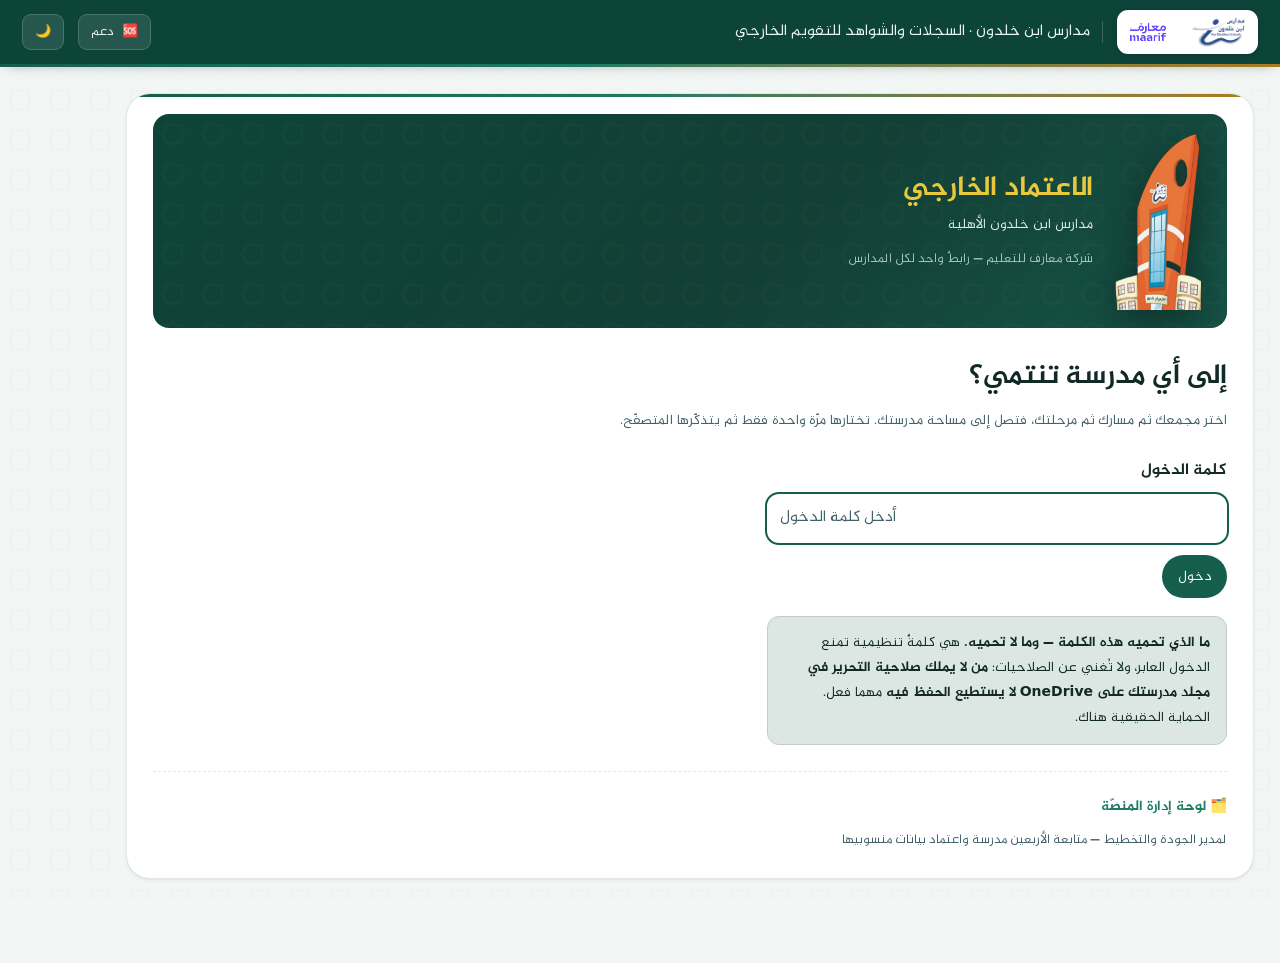
==== commit e900726d: "تبنّي HeroUI v3: رموزه ولغته البصرية في CSS المنصّة بلا React ولا خطوة بناء المَصدَر: `heroui-inc/he" ====
--- a/index.html
+++ b/index.html
@@ -2,13 +2,16 @@
 <html lang="ar" dir="rtl">
 <head>
 <meta charset="utf-8">
+<meta name="ik-v" content="818eb572">
+<!-- ⚠️ صَفحةُ HTML رابِطُها ثابِتٌ فَتُخَزَّنُ في المُتَصَفِّحِ رَغمَ النَشر — وحارِسُ الطَزاجةِ يَنقُلُ الزائِرَ إلى رابِطِ البَصمةِ الجَديدةِ مَرّةً واحِدة. -->
+<script src="fresh.js?v=818eb572"></script>
 <meta name="viewport" content="width=device-width, initial-scale=1">
 <!-- ⚠️ الصفحة نفسها تُراجَع في كل فتح، والوحدات مختومة ببصمة محتواها.
      بدون هذا يبقى المستخدم على نسخة قديمة ويظنّ أن الإصلاح لم يحدث. -->
 <meta http-equiv="Cache-Control" content="no-cache, must-revalidate">
 <title>الاعتماد الخارجي — مدارس ابن خلدون</title>
 <link rel="icon" href="ibn-khaldun-mark-240.webp">
-<link rel="stylesheet" href="style.css?v=ef643a4e">
+<link rel="stylesheet" href="style.css?v=818eb572">
 </head>
 <body>
 <div class="app">
@@ -331,49 +334,49 @@
 <div class="status hidden" id="status"><span class="dot"></span><span id="statusText"></span></div>
 
 <script type="module">
-import { FolderStore } from "./storage.js?v=ef643a4e";   // ReadOnlyStore أُلغي من الواجهة
-import { GraphStore, setGraphConfig, setGraphRoot, loadShippedConfig } from "./graph.js?v=ef643a4e";
-import { renderGuide } from "./guide.js?v=ef643a4e";
-import { PREF, THEME_AR, nextTheme, savePrefs, zoomIn, zoomOut, initPrefs } from "./prefs.js?v=ef643a4e";
-import { setupMissing, editPerson } from "./roster-edit.js?v=ef643a4e";
-import { vaultBridge } from "./vault-bridge.js?v=ef643a4e";
-import { renderPublish } from "./publish.js?v=ef643a4e";
-import { globalSearch } from "./search.js?v=ef643a4e";
-import { renderConnect } from "./connect.js?v=ef643a4e";
-import { openImprovement } from "./screen-improve.js?v=ef643a4e";
-import { openTool, bindToolScreen, currentTool, currentToolIndex } from "./screen-tool.js?v=ef643a4e";
-import { openRecord, bindRecordScreen, currentRecord } from "./screen-record.js?v=ef643a4e";
-import { goExec, bindExecScreen, currentExecState } from "./screen-exec.js?v=ef643a4e";
-import { guardUnload, pendingDrafts, guardLeave, setSaver, flushDraft } from "./draft.js?v=ef643a4e";
-import { openSupport, trackErrors } from "./support.js?v=ef643a4e";
-import { saveSession, loadSession, clearSession, canResume } from "./session.js?v=ef643a4e";
+import { FolderStore } from "./storage.js?v=818eb572";   // ReadOnlyStore أُلغي من الواجهة
+import { GraphStore, setGraphConfig, setGraphRoot, loadShippedConfig } from "./graph.js?v=818eb572";
+import { renderGuide } from "./guide.js?v=818eb572";
+import { PREF, THEME_AR, nextTheme, savePrefs, zoomIn, zoomOut, initPrefs } from "./prefs.js?v=818eb572";
+import { setupMissing, editPerson } from "./roster-edit.js?v=818eb572";
+import { vaultBridge } from "./vault-bridge.js?v=818eb572";
+import { renderPublish } from "./publish.js?v=818eb572";
+import { globalSearch } from "./search.js?v=818eb572";
+import { renderConnect } from "./connect.js?v=818eb572";
+import { openImprovement } from "./screen-improve.js?v=818eb572";
+import { openTool, bindToolScreen, currentTool, currentToolIndex } from "./screen-tool.js?v=818eb572";
+import { openRecord, bindRecordScreen, currentRecord } from "./screen-record.js?v=818eb572";
+import { goExec, bindExecScreen, currentExecState } from "./screen-exec.js?v=818eb572";
+import { guardUnload, pendingDrafts, guardLeave, setSaver, flushDraft } from "./draft.js?v=818eb572";
+import { openSupport, trackErrors } from "./support.js?v=818eb572";
+import { saveSession, loadSession, clearSession, canResume } from "./session.js?v=818eb572";
 import { buildWorkPack, workPackName, buildEntryPack, entryPackName, importEntries,
-         deliver, readPackFile, PackStore, relay, setRelay, syncFromCloud } from "./bridge.js?v=ef643a4e";
+         deliver, readPackFile, PackStore, relay, setRelay, syncFromCloud } from "./bridge.js?v=818eb572";
 import { openSource, loadBundle, recordsFor, planFileFor, operationalPlanFile,
          stampConnection, roleAr, freqAr, STAGE_AR, personFolder,
          entryPath, entryDir, evidenceDir, newEntryId,
          countSavedRecords, loadToolResponses, sortHierarchy, roleRank,
          loadRosterOverride, applyRosterOverride, saveRosterEdit,
-         loadSignature, saveSignature, execPlanPath } from "./app.js?v=ef643a4e";
-import { renderRecordForm, UNSUPPORTED, setFillContext, buildGuide, buildLabelCanon} from "./record.js?v=ef643a4e";
-import { fillContext, currentWeek, semesterLabel } from "./autofill.js?v=ef643a4e";
-import { committeeMeetings, nextMeeting, meetingTitle, meetingScope } from "./meetings.js?v=ef643a4e";
-import { printRecord, preparePrint, printDocument, snapshotForPrint } from "./print.js?v=ef643a4e";
+         loadSignature, saveSignature, execPlanPath } from "./app.js?v=818eb572";
+import { renderRecordForm, UNSUPPORTED, setFillContext, buildGuide, buildLabelCanon} from "./record.js?v=818eb572";
+import { fillContext, currentWeek, semesterLabel } from "./autofill.js?v=818eb572";
+import { committeeMeetings, nextMeeting, meetingTitle, meetingScope } from "./meetings.js?v=818eb572";
+import { printRecord, preparePrint, printDocument, snapshotForPrint } from "./print.js?v=818eb572";
 import { flattenTool, scaleMax, levelFromEvidence, isEvidenceBased, summarize,
-         rollupByIndicator, evidenceFromRecords, toolResponsePath, isVerification } from "./tools.js?v=ef643a4e";
-import { scopeTools, canSeeImprovement } from "./scope.js?v=ef643a4e";
+         rollupByIndicator, evidenceFromRecords, toolResponsePath, isVerification } from "./tools.js?v=818eb572";
+import { scopeTools, canSeeImprovement } from "./scope.js?v=818eb572";
 import { loadSettings, saveSettings, vaultKeeper, backupEntry, vaultIndex,
-         fullBackup } from "./vault.js?v=ef643a4e";
-import { surveyLink, extractCodes } from "./survey.js?v=ef643a4e";
+         fullBackup } from "./vault.js?v=818eb572";
+import { surveyLink, extractCodes } from "./survey.js?v=818eb572";
 import { DIMENSIONS, dimensionBasis, countEvidence, countExecPlans, computeReadiness,
-         readinessLabel, indicatorStatus, evidenceGaps } from "./readiness.js?v=ef643a4e";
+         readinessLabel, indicatorStatus, evidenceGaps } from "./readiness.js?v=818eb572";
 import { buildImprovementPlan, buildImprovementMirror, PROC_COLUMNS,
-         TOTAL_WEEKS, WEEKS_PER_SEMESTER, indicatorTag, shortLabel } from "./improve.js?v=ef643a4e";
-
-import { S, $, esc, show, only, markNav, setStatus, SCREEN_TITLE } from "./ui-state.js?v=ef643a4e";
-import { renderGate, chosenSchool, clearGate, gatePassed } from "./gate.js?v=ef643a4e";
-import { goPlansScreen, bindPlansScreen, printPlans, downloadPlans, searchPlans, saveActive as savePlans } from "./screen-plans.js?v=ef643a4e";
-import { buildAlerts, myEntryDates, urgentCount, levelAr } from "./alerts.js?v=ef643a4e";
+         TOTAL_WEEKS, WEEKS_PER_SEMESTER, indicatorTag, shortLabel } from "./improve.js?v=818eb572";
+
+import { S, $, esc, show, only, markNav, setStatus, SCREEN_TITLE } from "./ui-state.js?v=818eb572";
+import { renderGate, chosenSchool, clearGate, gatePassed } from "./gate.js?v=818eb572";
+import { goPlansScreen, bindPlansScreen, printPlans, downloadPlans, searchPlans, saveActive as savePlans } from "./screen-plans.js?v=818eb572";
+import { buildAlerts, myEntryDates, urgentCount, levelAr } from "./alerts.js?v=818eb572";
 
 /* طباعة أي شاشة يستعرضها المستخدم أو يعبّئها — بالكليشة نفسها */
 async function printCurrent() {
@@ -1077,7 +1080,7 @@
   if (store?.readOnly) { st.textContent = "⚠️ وضع القراءة — لا يمكن الكتابة في المجلد"; return; }
   st.textContent = "جارٍ التصدير…";
   try {
-    const { exportPrintable, OUT_DIR } = await import("./export-print.js?v=ef643a4e");
+    const { exportPrintable, OUT_DIR } = await import("./export-print.js?v=818eb572");
     const r = await exportPrintable(store, bundle, me,
       (n, name) => { st.textContent = "صُدِّر " + n + " سجلًّا… (" + name + ")"; });
     st.textContent = r.records === 0
--- a/style.css
+++ b/style.css
@@ -27,21 +27,14 @@
     --fs-num:44px;     /* الأرقام الكبيرة وحدها */
 
   --head-ink:#8c1c13;--head-soft:#fbf1ef;--head-line:#e3bdb6;
-    --ink:#122a25; --ink-2:#43616a; --line:#e2eae9; --line-2:#cddedb;
-    --bg:#f2f6f5; --panel:#fff;
-    --brand:#155e4e; --brand-2:#1d7a63; --brand-soft:#e9f3f0; --brand-ink:#0d443a;
+    /* ⚠️ `--ink` و`--bg` و`--panel` و`--line` و`--brand-soft` و`--danger` و`--ok`
+       لَم تَعُد تُعَرَّفُ هُنا: صارَت **جِسرًا** إلى رُموزِ HeroUI أَسفَلَ المِلَفّ.
+       تَعريفانِ لِرَمزٍ واحِدٍ في مِلَفٍّ واحِدٍ يَفتَرِقانِ عِندَ أَوَّلِ تَعديل. */
+    --brand-2:#1d7a63; --brand-ink:#0d443a;
     --gold:#a97c1f; --gold-soft:#fbf4e4;
     /* ذهبي الهلال — مستخرَج بِكسليًا من رمز 🌙 في الهيدر (#EAC83C).
        تباينه على خلفية الهيدر #0D443A = 6.7:1 (المعيار 4.5). */
     --gold-bright:#eac83c;
-    --danger:#a32b22; --danger-soft:#fbeceb;
-    --ok:#1d7a52;
-    --r:16px; --r-sm:10px;
-    /* ظلّ مركّب من ثلاث طبقات — الحدّة قريبة والانتشار بعيد، فيبدو الكرت مرفوعًا لا مرسومًا */
-    --sh:0 1px 2px rgba(18,42,37,.04), 0 4px 10px -4px rgba(18,42,37,.08),
-         0 20px 44px -28px rgba(18,42,37,.30);
-    --sh-lift:0 2px 4px rgba(18,42,37,.05), 0 10px 20px -8px rgba(18,42,37,.14),
-              0 28px 56px -30px rgba(18,42,37,.34);
     /* شريط الهوية: أخضر ابن خلدون ← ذهبي */
     --edge:linear-gradient(90deg,var(--brand) 0%,var(--brand-2) 46%,var(--gold) 100%);
     --statusH:34px;   /* ارتفاع شريط الحالة المثبَّت */
@@ -49,15 +42,296 @@
   /* الوضع الليلي — تُبدَّل الرموز وحدها فتبقى القواعد كما هي */
   html[data-theme="dark"]{
     --head-ink:#f0a79c;--head-soft:#2b1a18;--head-line:#4a2b26;
-    --ink:#e6f0ee; --ink-2:#9fb8b3; --line:#22403a; --line-2:#2e544c;
-    --bg:#0d1f1c; --panel:#132a26;
-    --brand:#4fbf9c; --brand-2:#63d2ae; --brand-soft:#17332d; --brand-ink:#0a1815;
+    --brand-2:#63d2ae; --brand-ink:#0a1815;
     --gold:#d9ad55; --gold-soft:#2a2418;
-    --danger:#f08a80; --danger-soft:#33201e; --ok:#5fd3a0;
-    --sh:0 1px 2px rgba(0,0,0,.30), 0 4px 10px -4px rgba(0,0,0,.34),
-         0 20px 44px -28px rgba(0,0,0,.7);
-    --sh-lift:0 2px 4px rgba(0,0,0,.32), 0 10px 20px -8px rgba(0,0,0,.4),
-              0 28px 56px -30px rgba(0,0,0,.75);
+  }
+  /* ═══ HeroUI-TOKENS: مولَّدة — لا تُحرَّر يدويًّا ═══ */
+  :root{
+    color-scheme:light;
+    /* أَوَّليّاتٌ لا تَتَبَدَّلُ بَينَ الوَضعَين */
+    --white:#ffffff;
+    --white:oklch(100.00% 0.0000 89.88);
+    --black:#000000;
+    --black:oklch(0.00% 0.0000 0.00);
+    --snow:#fcfcfc;
+    --snow:oklch(99.11% 0.0000 89.88);
+    --eclipse:#18181b;
+    --eclipse:oklch(21.03% 0.0059 285.89);
+    --spacing:0.25rem;
+    --border-width:1px;
+    --field-border-width:0px;
+    --disabled-opacity:0.5;
+    --ring-offset-width:2px;
+    --cursor-interactive:pointer;
+    --cursor-disabled:not-allowed;
+    /* نِصفُ القُطر: أَساسٌ واحِدٌ وسُلَّمُ Tailwind v4 الذي تَبني عَلَيهِ مُكَوِّناتُ HeroUI */
+    --radius:0.5rem;
+    --field-radius:calc(var(--radius) * 1.5);
+    --radius-xs:0.125rem;--radius-sm:0.25rem;--radius-md:0.375rem;
+    --radius-lg:0.5rem;--radius-xl:0.75rem;--radius-2xl:1rem;--radius-3xl:1.5rem;
+    /* الأَساس */
+    --background:#f2f6f5;
+    --background:oklch(96.98% 0.0044 179.73);
+    --foreground:#122a25;
+    --foreground:oklch(26.37% 0.0318 178.56);
+    /* الأَسطُح: لِلمُكَوِّناتِ غَيرِ العائِمة */
+    --surface:#ffffff;
+    --surface:oklch(100.00% 0.0000 89.88);
+    --surface-foreground:var(--foreground);
+    --surface-secondary:#eff3f2;
+    --surface-secondary:oklch(96.08% 0.0045 179.73);
+    --surface-secondary-foreground:var(--foreground);
+    --surface-tertiary:#e7eeec;
+    --surface-tertiary:oklch(94.33% 0.0079 177.32);
+    --surface-tertiary-foreground:var(--foreground);
+    /* الطَبَقاتُ العائِمة: تَلميحاتٌ ونَوافِذُ وقَوائِم */
+    --overlay:#ffffff;
+    --overlay:oklch(100.00% 0.0000 89.88);
+    --overlay-foreground:var(--foreground);
+    --muted:#43616a;
+    --muted:oklch(47.27% 0.0380 218.43);
+    --default:#e9efed;
+    --default:oklch(94.70% 0.0069 174.37);
+    --default-foreground:var(--foreground);
+    /* دَرَجاتُ الهُوية — المُبَدَّلُ الوَحيدُ عَن HeroUI */
+    --accent:#155e4e;
+    --accent:oklch(43.40% 0.0743 174.39);
+    --accent-foreground:var(--snow);
+    --success:#1d7a52;
+    --success:oklch(51.61% 0.1061 159.82);
+    --success-foreground:var(--snow);
+    --warning:#a97c1f;
+    --warning:oklch(61.56% 0.1170 80.43);
+    --warning-foreground:var(--snow);
+    --danger:#a32b22;
+    --danger:oklch(47.70% 0.1578 28.77);
+    --danger-foreground:var(--snow);
+    /* الحُقول */
+    --field-background:#ffffff;
+    --field-background:oklch(100.00% 0.0000 89.88);
+    --field-foreground:var(--foreground);
+    --field-placeholder:var(--muted);
+    --field-border:transparent;
+    /* حُدودٌ وفَواصِلُ وتَركيز */
+    --border:#e2eae9;
+    --border:oklch(93.07% 0.0087 188.10);
+    --separator:#eaf0ef;
+    --separator:oklch(95.03% 0.0065 185.27);
+    --focus:var(--accent);
+    --link:var(--foreground);
+    --backdrop:rgba(0,0,0,0.5);
+    /* الظِلال — مِن HeroUI حَرفيًّا */
+    --surface-shadow:0 2px 4px 0 rgba(0,0,0,.04),0 1px 2px 0 rgba(0,0,0,.06),0 0 1px 0 rgba(0,0,0,.06);
+    --overlay-shadow:0 2px 8px 0 rgba(0,0,0,.06),0 -6px 12px 0 rgba(0,0,0,.03),0 14px 28px 0 rgba(0,0,0,.08);
+    --field-shadow:0 2px 4px 0 rgba(0,0,0,.04),0 1px 2px 0 rgba(0,0,0,.06),0 0 1px 0 rgba(0,0,0,.06);
+    /* المُشتَقّات — نِسَبُ HeroUI نَفسُها، ولِكُلٍّ احتِياطٌ مَحسوب */
+    --surface-hover:#eaeceb;
+    --surface-hover:color-mix(in oklab,var(--surface) 92%,var(--surface-foreground) 8%);
+    --background-secondary:#e8edec;
+    --background-secondary:color-mix(in oklab,var(--background) 96%,var(--foreground) 4%);
+    --background-tertiary:#dee4e2;
+    --background-tertiary:color-mix(in oklab,var(--background) 92%,var(--foreground) 8%);
+    --background-inverse:var(--foreground);
+    --default-hover:#dfe6e4;
+    --default-hover:color-mix(in oklab,var(--default) 96%,var(--default-foreground) 4%);
+    --accent-hover:#326d5e;
+    --accent-hover:color-mix(in oklab,var(--accent) 90%,var(--accent-foreground) 10%);
+    --success-hover:#3b8762;
+    --success-hover:color-mix(in oklab,var(--success) 90%,var(--success-foreground) 10%);
+    --warning-hover:#b1893d;
+    --warning-hover:color-mix(in oklab,var(--warning) 90%,var(--warning-foreground) 10%);
+    --danger-hover:#ae4438;
+    --danger-hover:color-mix(in oklab,var(--danger) 90%,var(--danger-foreground) 10%);
+    --field-hover:#e4e7e6;
+    --field-hover:color-mix(in oklab,var(--field-background) 90%,var(--field-foreground) 2%);
+    --field-focus:var(--field-background);
+    --field-border-hover:#c6d0cf;
+    --field-border-hover:color-mix(in oklab,var(--field-border,var(--border)) 88%,var(--field-foreground) 10%);
+    --field-border-focus:#a7b3b1;
+    --field-border-focus:color-mix(in oklab,var(--field-border,var(--border)) 74%,var(--field-foreground) 22%);
+    /* الأَنعَمُ: خَلفيةٌ شَفّافةٌ ونَصٌّ مُغمَّق — احتِياطُها فَوقَ السَطح */
+    --default-soft:#f4f7f6;
+    --default-soft:color-mix(in oklab,var(--default) 50%,transparent);
+    --default-soft-foreground:var(--default-foreground);
+    --default-soft-hover:#f2f5f4;
+    --default-soft-hover:color-mix(in oklab,var(--default) 60%,transparent);
+    --accent-soft:#dce5e2;
+    --accent-soft:color-mix(in oklab,var(--accent) 15%,transparent);
+    --accent-soft-foreground:#164e41;
+    --accent-soft-foreground:color-mix(in oklab,var(--accent) 70%,var(--foreground) 30%);
+    --accent-soft-hover:#d0ddd9;
+    --accent-soft-hover:color-mix(in oklab,var(--accent) 20%,transparent);
+    --danger-soft:#f5e0dc;
+    --danger-soft:color-mix(in oklab,var(--danger) 15%,transparent);
+    --danger-soft-foreground:#703226;
+    --danger-soft-foreground:color-mix(in oklab,var(--danger) 70%,var(--foreground) 40%);
+    --danger-soft-hover:#f1d5d1;
+    --danger-soft-hover:color-mix(in oklab,var(--danger) 20%,transparent);
+    --warning-soft:#f2ebdf;
+    --warning-soft:color-mix(in oklab,var(--warning) 15%,transparent);
+    --warning-soft-foreground:#61552b;
+    --warning-soft-foreground:color-mix(in oklab,var(--warning) 80%,var(--foreground) 70%);
+    --warning-soft-hover:#eee4d5;
+    --warning-soft-hover:color-mix(in oklab,var(--warning) 20%,transparent);
+    --success-soft:#dfeae3;
+    --success-soft:color-mix(in oklab,var(--success) 15%,transparent);
+    --success-soft-foreground:#1a563e;
+    --success-soft-foreground:color-mix(in oklab,var(--success) 80%,var(--foreground) 60%);
+    --success-soft-hover:#d4e4da;
+    --success-soft-hover:color-mix(in oklab,var(--success) 20%,transparent);
+    --separator-secondary:#d7dcda;
+    --separator-secondary:color-mix(in oklab,var(--surface) 85%,var(--surface-foreground) 15%);
+    --border-secondary:#c5cbca;
+    --border-secondary:color-mix(in oklab,var(--surface) 78%,var(--surface-foreground) 22%);
+    --border-tertiary:#a7b0ae;
+    --border-tertiary:color-mix(in oklab,var(--surface) 66%,var(--surface-foreground) 34%);
+  }
+  html[data-theme="dark"]{
+    color-scheme:dark;
+    /* الأَساس */
+    --background:#0d1f1c;
+    --background:oklch(22.26% 0.0248 182.03);
+    --foreground:#e6f0ee;
+    --foreground:oklch(94.71% 0.0109 182.87);
+    /* الأَسطُح: لِلمُكَوِّناتِ غَيرِ العائِمة */
+    --surface:#132a26;
+    --surface:oklch(26.46% 0.0302 181.37);
+    --surface-foreground:var(--foreground);
+    --surface-secondary:#183330;
+    --surface-secondary:oklch(29.86% 0.0336 186.29);
+    --surface-secondary-foreground:var(--foreground);
+    --surface-tertiary:#1d3b36;
+    --surface-tertiary:oklch(32.72% 0.0373 181.92);
+    --surface-tertiary-foreground:var(--foreground);
+    /* الطَبَقاتُ العائِمة: تَلميحاتٌ ونَوافِذُ وقَوائِم */
+    --overlay:#132a26;
+    --overlay:oklch(26.46% 0.0302 181.37);
+    --overlay-foreground:var(--foreground);
+    --muted:#9fb8b3;
+    --muted:oklch(76.22% 0.0283 182.14);
+    --default:#1b3a34;
+    --default:oklch(32.24% 0.0387 179.65);
+    --default-foreground:var(--foreground);
+    /* دَرَجاتُ الهُوية — المُبَدَّلُ الوَحيدُ عَن HeroUI */
+    --accent:#4fbf9c;
+    --accent:oklch(73.04% 0.1150 169.47);
+    --accent-foreground:var(--eclipse);
+    --success:#5fd3a0;
+    --success:oklch(78.61% 0.1296 162.21);
+    --success-foreground:var(--eclipse);
+    --warning:#d9ad55;
+    --warning:oklch(77.03% 0.1177 82.71);
+    --warning-foreground:var(--eclipse);
+    --danger:#f08a80;
+    --danger:oklch(74.03% 0.1260 26.45);
+    --danger-foreground:var(--eclipse);
+    /* الحُقول */
+    --field-background:#132a26;
+    --field-background:oklch(26.46% 0.0302 181.37);
+    --field-foreground:var(--foreground);
+    --field-placeholder:var(--muted);
+    --field-border:transparent;
+    /* حُدودٌ وفَواصِلُ وتَركيز */
+    --border:#22403a;
+    --border:oklch(34.59% 0.0377 179.66);
+    --separator:#1e3833;
+    --separator:oklch(31.79% 0.0335 180.38);
+    --focus:var(--accent);
+    --link:var(--foreground);
+    --backdrop:rgba(0,0,0,0.6);
+    /* الظِلال — مِن HeroUI حَرفيًّا */
+    --surface-shadow:0 0 0 0 transparent inset;
+    --overlay-shadow:0 0 1px 0 rgba(255,255,255,.3) inset;
+    --field-shadow:0 0 0 0 transparent inset;
+    /* المُشتَقّات — نِسَبُ HeroUI نَفسُها، ولِكُلٍّ احتِياطٌ مَحسوب */
+    --surface-hover:#223833;
+    --surface-hover:color-mix(in oklab,var(--surface) 92%,var(--surface-foreground) 8%);
+    --background-secondary:#142623;
+    --background-secondary:color-mix(in oklab,var(--background) 96%,var(--foreground) 4%);
+    --background-tertiary:#1c2d2a;
+    --background-tertiary:color-mix(in oklab,var(--background) 92%,var(--foreground) 8%);
+    --background-inverse:var(--foreground);
+    --default-hover:#22403a;
+    --default-hover:color-mix(in oklab,var(--default) 96%,var(--default-foreground) 4%);
+    --accent-hover:#4bac8e;
+    --accent-hover:color-mix(in oklab,var(--accent) 90%,var(--accent-foreground) 10%);
+    --success-hover:#59be91;
+    --success-hover:color-mix(in oklab,var(--success) 90%,var(--success-foreground) 10%);
+    --warning-hover:#c39c50;
+    --warning-hover:color-mix(in oklab,var(--warning) 90%,var(--warning-foreground) 10%);
+    --danger-hover:#d87e75;
+    --danger-hover:color-mix(in oklab,var(--danger) 90%,var(--danger-foreground) 10%);
+    --field-hover:#253b37;
+    --field-hover:color-mix(in oklab,var(--field-background) 90%,var(--field-foreground) 2%);
+    --field-focus:var(--field-background);
+    --field-border-hover:#37534d;
+    --field-border-hover:color-mix(in oklab,var(--field-border,var(--border)) 88%,var(--field-foreground) 10%);
+    --field-border-focus:#516a64;
+    --field-border-focus:color-mix(in oklab,var(--field-border,var(--border)) 74%,var(--field-foreground) 22%);
+    /* الأَنعَمُ: خَلفيةٌ شَفّافةٌ ونَصٌّ مُغمَّق — احتِياطُها فَوقَ السَطح */
+    --default-soft:#17322d;
+    --default-soft:color-mix(in oklab,var(--default) 50%,transparent);
+    --default-soft-foreground:var(--default-foreground);
+    --default-soft-hover:#18342e;
+    --default-soft-hover:color-mix(in oklab,var(--default) 60%,transparent);
+    --accent-soft:#1a3a33;
+    --accent-soft:color-mix(in oklab,var(--accent) 12%,transparent);
+    --accent-soft-foreground:#84ceb4;
+    --accent-soft-foreground:color-mix(in oklab,var(--accent) 70%,var(--foreground) 30%);
+    --accent-soft-hover:#1c3f37;
+    --accent-soft-hover:color-mix(in oklab,var(--accent) 16%,transparent);
+    --danger-soft:#343833;
+    --danger-soft:color-mix(in oklab,var(--danger) 15%,transparent);
+    --danger-soft-foreground:#f0b0a8;
+    --danger-soft-foreground:color-mix(in oklab,var(--danger) 70%,var(--foreground) 40%);
+    --danger-soft-hover:#3e3d37;
+    --danger-soft-hover:color-mix(in oklab,var(--danger) 20%,transparent);
+    --warning-soft:#2a382d;
+    --warning-soft:color-mix(in oklab,var(--warning) 12%,transparent);
+    --warning-soft-foreground:#e0cda1;
+    --warning-soft-foreground:color-mix(in oklab,var(--warning) 80%,var(--foreground) 70%);
+    --warning-soft-hover:#313d2f;
+    --warning-soft-hover:color-mix(in oklab,var(--warning) 16%,transparent);
+    --success-soft:#1b3c33;
+    --success-soft:color-mix(in oklab,var(--success) 12%,transparent);
+    --success-soft-foreground:#a0e0c1;
+    --success-soft-foreground:color-mix(in oklab,var(--success) 80%,var(--foreground) 60%);
+    --success-soft-hover:#1e4238;
+    --success-soft-hover:color-mix(in oklab,var(--success) 16%,transparent);
+    --separator-secondary:#2f4440;
+    --separator-secondary:color-mix(in oklab,var(--surface) 85%,var(--surface-foreground) 15%);
+    --border-secondary:#3c504c;
+    --border-secondary:color-mix(in oklab,var(--surface) 78%,var(--surface-foreground) 22%);
+    --border-tertiary:#546763;
+    --border-tertiary:color-mix(in oklab,var(--surface) 66%,var(--surface-foreground) 34%);
+  }
+  /* ═══ /HeroUI-TOKENS ═══ */
+
+  /* ═══ الجِسر: رُموزُ القِشرةِ القَديمةُ تُشتَقُّ مِن رُموزِ HeroUI ═══
+     ⚠️ **جِسرٌ لا نَسخ.** ثَمانِمِئةِ سَطرٍ مِنَ الأَنماطِ تَستَعمِلُ `--panel`
+        و`--line` و`--sh`؛ فَتُعادُ كِتابَتُها كُلُّها خَطَرٌ بِلا داعٍ، ويَكفي أَن
+        تُشتَقَّ الرُموزُ نَفسُها مِن HeroUI فَتَرِثَ الصَفحةُ لُغَتَهُ دَفعةً واحِدة.
+     ⚠️ ويُعَرَّفُ في `:root` وَحدَه: `var()` تُحَلُّ عِندَ الاستِعمالِ لا عِندَ
+        الإِعلان، فَإِذا حَمَلَ `html` صِنفَ الظَلامِ أَخَذَت قِيَمَهُ هوَ. تَكرارُهُ
+        لِلوَضعِ اللَيليِّ نَسخةٌ ثانيةٌ تَفتَرِق. */
+  :root{
+    --bg:var(--background);
+    --panel:var(--surface);
+    --ink:var(--foreground);
+    --ink-2:var(--muted);
+    --line:var(--border);
+    --line-2:var(--border-secondary);
+    --brand:var(--accent);
+    --brand-soft:var(--accent-soft);
+    --ok:var(--success);
+    /* ⚠️ لا يُجسَرُ `--danger-soft`: HeroUI يُعَرِّفُهُ بِالاسمِ نَفسِه، و
+       `--x:var(--x)` حَلقةٌ يُلغيها المُتَصَفِّحُ فَيَصيرُ اللَونُ فارِغًا. */
+    /* نِصفُ القُطرِ مِن سُلَّمِ HeroUI: 16px لِلبِطاقاتِ و12px لِلعَناصِرِ الصَغيرة */
+    --r:var(--radius-2xl);
+    --r-sm:var(--radius-xl);
+    /* والظِلالُ ظِلالُه: سَطحٌ لِلبِطاقاتِ وعائِمٌ لِلنَوافِذِ والقَوائِم */
+    --sh:var(--surface-shadow);
+    --sh-lift:var(--overlay-shadow);
   }
   html[data-theme="dark"] .sig-pad,html[data-theme="dark"] .f-in{background:var(--panel)}
   html[data-theme="dark"] table.rec-table th,html[data-theme="dark"] th{background:#17332d}
@@ -853,3 +1127,67 @@
 .adm-group .tbl-wrap{overflow-x:auto}
 .adm-group table.adm-t{border:0;border-radius:0}
 @media print{.adm-group>summary::before{display:none}.adm-group{break-inside:avoid}}
+
+/* ═══════════ HeroUI-COMPONENTS: تَشريحُ مُكَوِّناتِ HeroUI v3 ═══════════
+   مَنقولٌ عَن `packages/styles/components/*.css` (Apache-2.0): المَقاساتُ
+   والانتِقالاتُ والحالاتُ وحَلقةُ التَركيزِ كَما هيَ، مُطَبَّقةً على أَصنافِ
+   القِشرةِ القائِمةِ لا على أَصنافٍ جَديدة — فَلا تُلمَسُ صَفحةُ HTML واحِدة.
+   ⚠️ يُوضَعُ **آخِرَ المِلَفّ**: التَخصيصُ نَفسُهُ، فَالمُتَأَخِّرُ يَغلِب. ولا
+      يُرفَعُ تَخصيصُهُ بِـ`!important` — قاعِدةٌ قاهِرةٌ تُعمي مَن يُصلِحُ بَعدَنا. */
+
+/* ── الزِرّ: `.button` عِندَ HeroUI ── */
+button,.b-main,.b-ghost{
+  display:inline-flex;align-items:center;justify-content:center;gap:calc(var(--spacing) * 2);
+  min-height:40px;padding-inline:calc(var(--spacing) * 4);
+  border-radius:var(--radius-3xl);          /* rounded-3xl — كَبسولةُ HeroUI */
+  font-size:var(--fs-base);font-weight:500;white-space:nowrap;
+  border:0 solid transparent;cursor:var(--cursor-interactive);
+  transition:transform 250ms cubic-bezier(.4,0,.2,1),
+             background-color 100ms cubic-bezier(0,0,.2,1),
+             box-shadow 100ms cubic-bezier(0,0,.2,1);
+}
+button:active,.b-main:active,.b-ghost:active{transform:scale(.97)}
+button:disabled,button[aria-disabled="true"]{
+  opacity:var(--disabled-opacity);cursor:var(--cursor-disabled);transform:none}
+/* حَلقةُ التَركيزِ بِإِزاحة — `status-focused` عِندَ HeroUI */
+button:focus-visible,.f-in:focus-visible,a:focus-visible,[tabindex]:focus-visible{
+  outline:2px solid var(--focus);outline-offset:var(--ring-offset-width)}
+.b-main{background:var(--accent);color:var(--accent-foreground)}
+.b-main:hover{background:var(--accent-hover)}
+/* المُفَرَّغُ = `button--outline`: خَلفيةٌ شَفّافةٌ وحَدٌّ، وتَعبِئةٌ خَفيفةٌ عِندَ المُرور */
+.b-ghost{background:transparent;color:var(--accent);
+         border:var(--border-width) solid var(--border)}
+.b-ghost:hover{background:color-mix(in srgb,var(--default) 60%,transparent)}
+.b-sm{min-height:32px;padding-inline:calc(var(--spacing) * 3);font-size:var(--fs-sm)}
+.b-sm:active{transform:scale(.98)}
+@media(min-width:768px){button,.b-main,.b-ghost{min-height:36px}.b-sm{min-height:32px}}
+
+/* ── الحَقل: `--field-*` عِندَ HeroUI — بِلا حَدٍّ وبِظِلٍّ خَفيفٍ ونِصفِ قُطرٍ أَوسَع ── */
+.f-in{
+  border:var(--field-border-width) solid var(--field-border);
+  border-radius:var(--field-radius);
+  background:var(--field-background);color:var(--field-foreground);
+  box-shadow:var(--field-shadow);
+  transition:background-color 100ms cubic-bezier(0,0,.2,1),box-shadow 100ms cubic-bezier(0,0,.2,1);
+}
+.f-in::placeholder{color:var(--field-placeholder)}
+.f-in:hover:not(:focus){background:var(--field-hover)}
+.f-in:focus{outline:2px solid var(--focus);outline-offset:0;background:var(--field-focus)}
+.f-in:disabled{opacity:var(--disabled-opacity);cursor:var(--cursor-disabled)}
+
+/* ── البِطاقةُ والنافِذة: نِصفُ قُطرِ HeroUI وظِلالُه ── */
+.card,.tile,.modal-card{border-radius:min(32px,var(--radius-3xl))}
+.card,.tile{box-shadow:var(--surface-shadow);background:var(--surface)}
+.modal{background:var(--backdrop)}
+.modal-card{box-shadow:var(--overlay-shadow);background:var(--overlay)}
+
+/* ── الشارات: صيغةُ `soft` عِندَ HeroUI — خَلفيةٌ شَفّافةٌ ونَصٌّ مُغمَّق ── */
+.g-chip{border-radius:var(--radius-3xl);padding:2px 10px}
+.g-chip.ok{background:var(--success-soft);color:var(--success-soft-foreground)}
+.g-chip.bad{background:var(--danger-soft);color:var(--danger-soft-foreground)}
+.g-chip.warn{background:var(--warning-soft);color:var(--warning-soft-foreground)}
+.g-chip.gray{background:var(--default-soft);color:var(--muted)}
+
+/* ── الفَواصِل ── */
+hr,.sep{border-color:var(--separator)}
+/* ═══════════ /HeroUI-COMPONENTS ═══════════ */
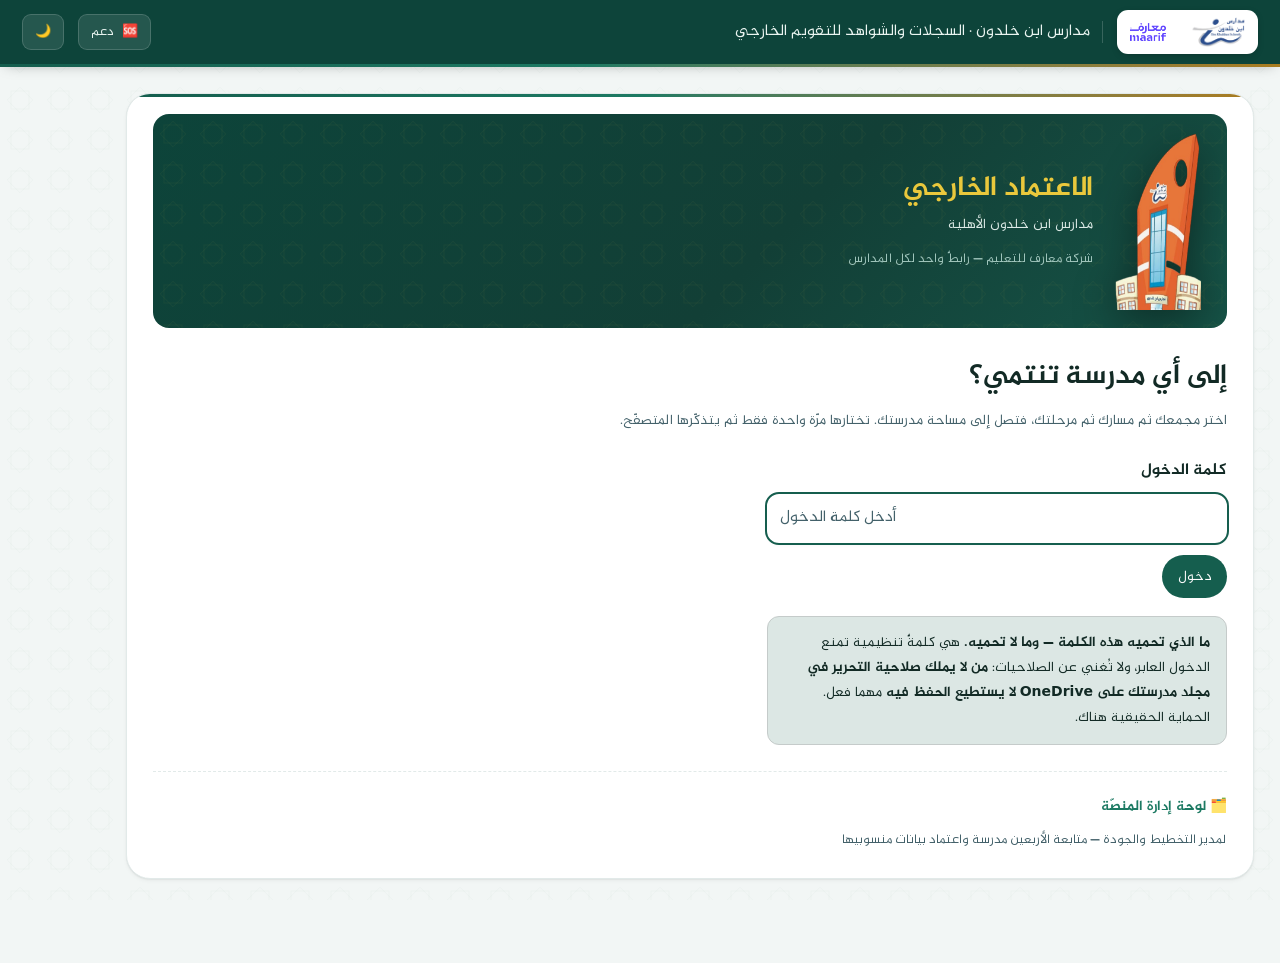
==== commit 4c04953d: "الشريط العلويّ يُقرَأ · ومنسوبو كل مدرسة يُفتحون بصفتهم · و«مدير التخطيط والجودة» ⚠️ **الزِرُّ المُف" ====
--- a/index.html
+++ b/index.html
@@ -2,16 +2,16 @@
 <html lang="ar" dir="rtl">
 <head>
 <meta charset="utf-8">
-<meta name="ik-v" content="818eb572">
+<meta name="ik-v" content="e168b883">
 <!-- ⚠️ صَفحةُ HTML رابِطُها ثابِتٌ فَتُخَزَّنُ في المُتَصَفِّحِ رَغمَ النَشر — وحارِسُ الطَزاجةِ يَنقُلُ الزائِرَ إلى رابِطِ البَصمةِ الجَديدةِ مَرّةً واحِدة. -->
-<script src="fresh.js?v=818eb572"></script>
+<script src="fresh.js?v=e168b883"></script>
 <meta name="viewport" content="width=device-width, initial-scale=1">
 <!-- ⚠️ الصفحة نفسها تُراجَع في كل فتح، والوحدات مختومة ببصمة محتواها.
      بدون هذا يبقى المستخدم على نسخة قديمة ويظنّ أن الإصلاح لم يحدث. -->
 <meta http-equiv="Cache-Control" content="no-cache, must-revalidate">
 <title>الاعتماد الخارجي — مدارس ابن خلدون</title>
 <link rel="icon" href="ibn-khaldun-mark-240.webp">
-<link rel="stylesheet" href="style.css?v=818eb572">
+<link rel="stylesheet" href="style.css?v=e168b883">
 </head>
 <body>
 <div class="app">
@@ -44,7 +44,7 @@
       <button class="h-btn nav-toggle hidden" id="navToggle" title="القائمة" aria-label="القائمة">☰</button>
       <button class="h-btn hidden" id="bellBtn" title="المطلوب منك الآن" aria-label="التنبيهات">
         🔔<span class="badge hidden" id="bellCount">0</span></button>
-      <button class="h-btn" id="supBtn" title="طلب دعم من مدير الجودة والتخطيط" aria-label="طلب دعم">🆘 <span class="lbl">دعم</span></button>
+      <button class="h-btn" id="supBtn" title="طلب دعم من مدير التخطيط والجودة" aria-label="طلب دعم">🆘 <span class="lbl">دعم</span></button>
       <button class="h-btn hidden" id="homeBtn" title="العودة إلى لوحتي">🏠 <span class="lbl">الرئيسية</span></button>
       <button class="h-btn hidden" id="logoutBtn" title="إنهاء جلستك والعودة إلى «من أنت»">🚪 <span class="lbl">خروج</span></button>
       <button class="h-btn hidden" id="printPage" title="طباعة هذه الصفحة بالكليشة">🖨️ <span class="lbl">طباعة</span></button>
@@ -74,7 +74,7 @@
              موضعها هنا: أوّل شاشة، وظاهرةٌ باسم صاحبها لا مخبوءة. -->
         <div class="gate-admin">
           <a href="مستشار.html">🗂️ لوحة إدارة المنصّة</a>
-          <span>لمدير الجودة والتخطيط — متابعة الأربعين مدرسة واعتماد بيانات منسوبيها</span>
+          <span>لمدير التخطيط والجودة — متابعة الأربعين مدرسة واعتماد بيانات منسوبيها</span>
         </div>
       </section>
 
@@ -334,49 +334,49 @@
 <div class="status hidden" id="status"><span class="dot"></span><span id="statusText"></span></div>
 
 <script type="module">
-import { FolderStore } from "./storage.js?v=818eb572";   // ReadOnlyStore أُلغي من الواجهة
-import { GraphStore, setGraphConfig, setGraphRoot, loadShippedConfig } from "./graph.js?v=818eb572";
-import { renderGuide } from "./guide.js?v=818eb572";
-import { PREF, THEME_AR, nextTheme, savePrefs, zoomIn, zoomOut, initPrefs } from "./prefs.js?v=818eb572";
-import { setupMissing, editPerson } from "./roster-edit.js?v=818eb572";
-import { vaultBridge } from "./vault-bridge.js?v=818eb572";
-import { renderPublish } from "./publish.js?v=818eb572";
-import { globalSearch } from "./search.js?v=818eb572";
-import { renderConnect } from "./connect.js?v=818eb572";
-import { openImprovement } from "./screen-improve.js?v=818eb572";
-import { openTool, bindToolScreen, currentTool, currentToolIndex } from "./screen-tool.js?v=818eb572";
-import { openRecord, bindRecordScreen, currentRecord } from "./screen-record.js?v=818eb572";
-import { goExec, bindExecScreen, currentExecState } from "./screen-exec.js?v=818eb572";
-import { guardUnload, pendingDrafts, guardLeave, setSaver, flushDraft } from "./draft.js?v=818eb572";
-import { openSupport, trackErrors } from "./support.js?v=818eb572";
-import { saveSession, loadSession, clearSession, canResume } from "./session.js?v=818eb572";
+import { FolderStore } from "./storage.js?v=e168b883";   // ReadOnlyStore أُلغي من الواجهة
+import { GraphStore, setGraphConfig, setGraphRoot, loadShippedConfig } from "./graph.js?v=e168b883";
+import { renderGuide } from "./guide.js?v=e168b883";
+import { PREF, THEME_AR, nextTheme, savePrefs, zoomIn, zoomOut, initPrefs } from "./prefs.js?v=e168b883";
+import { setupMissing, editPerson } from "./roster-edit.js?v=e168b883";
+import { vaultBridge } from "./vault-bridge.js?v=e168b883";
+import { renderPublish } from "./publish.js?v=e168b883";
+import { globalSearch } from "./search.js?v=e168b883";
+import { renderConnect } from "./connect.js?v=e168b883";
+import { openImprovement } from "./screen-improve.js?v=e168b883";
+import { openTool, bindToolScreen, currentTool, currentToolIndex } from "./screen-tool.js?v=e168b883";
+import { openRecord, bindRecordScreen, currentRecord } from "./screen-record.js?v=e168b883";
+import { goExec, bindExecScreen, currentExecState } from "./screen-exec.js?v=e168b883";
+import { guardUnload, pendingDrafts, guardLeave, setSaver, flushDraft } from "./draft.js?v=e168b883";
+import { openSupport, trackErrors } from "./support.js?v=e168b883";
+import { saveSession, loadSession, clearSession, canResume } from "./session.js?v=e168b883";
 import { buildWorkPack, workPackName, buildEntryPack, entryPackName, importEntries,
-         deliver, readPackFile, PackStore, relay, setRelay, syncFromCloud } from "./bridge.js?v=818eb572";
+         deliver, readPackFile, PackStore, relay, setRelay, syncFromCloud } from "./bridge.js?v=e168b883";
 import { openSource, loadBundle, recordsFor, planFileFor, operationalPlanFile,
          stampConnection, roleAr, freqAr, STAGE_AR, personFolder,
          entryPath, entryDir, evidenceDir, newEntryId,
          countSavedRecords, loadToolResponses, sortHierarchy, roleRank,
          loadRosterOverride, applyRosterOverride, saveRosterEdit,
-         loadSignature, saveSignature, execPlanPath } from "./app.js?v=818eb572";
-import { renderRecordForm, UNSUPPORTED, setFillContext, buildGuide, buildLabelCanon} from "./record.js?v=818eb572";
-import { fillContext, currentWeek, semesterLabel } from "./autofill.js?v=818eb572";
-import { committeeMeetings, nextMeeting, meetingTitle, meetingScope } from "./meetings.js?v=818eb572";
-import { printRecord, preparePrint, printDocument, snapshotForPrint } from "./print.js?v=818eb572";
+         loadSignature, saveSignature, execPlanPath } from "./app.js?v=e168b883";
+import { renderRecordForm, UNSUPPORTED, setFillContext, buildGuide, buildLabelCanon} from "./record.js?v=e168b883";
+import { fillContext, currentWeek, semesterLabel } from "./autofill.js?v=e168b883";
+import { committeeMeetings, nextMeeting, meetingTitle, meetingScope } from "./meetings.js?v=e168b883";
+import { printRecord, preparePrint, printDocument, snapshotForPrint } from "./print.js?v=e168b883";
 import { flattenTool, scaleMax, levelFromEvidence, isEvidenceBased, summarize,
-         rollupByIndicator, evidenceFromRecords, toolResponsePath, isVerification } from "./tools.js?v=818eb572";
-import { scopeTools, canSeeImprovement } from "./scope.js?v=818eb572";
+         rollupByIndicator, evidenceFromRecords, toolResponsePath, isVerification } from "./tools.js?v=e168b883";
+import { scopeTools, canSeeImprovement } from "./scope.js?v=e168b883";
 import { loadSettings, saveSettings, vaultKeeper, backupEntry, vaultIndex,
-         fullBackup } from "./vault.js?v=818eb572";
-import { surveyLink, extractCodes } from "./survey.js?v=818eb572";
+         fullBackup } from "./vault.js?v=e168b883";
+import { surveyLink, extractCodes } from "./survey.js?v=e168b883";
 import { DIMENSIONS, dimensionBasis, countEvidence, countExecPlans, computeReadiness,
-         readinessLabel, indicatorStatus, evidenceGaps } from "./readiness.js?v=818eb572";
+         readinessLabel, indicatorStatus, evidenceGaps } from "./readiness.js?v=e168b883";
 import { buildImprovementPlan, buildImprovementMirror, PROC_COLUMNS,
-         TOTAL_WEEKS, WEEKS_PER_SEMESTER, indicatorTag, shortLabel } from "./improve.js?v=818eb572";
-
-import { S, $, esc, show, only, markNav, setStatus, SCREEN_TITLE } from "./ui-state.js?v=818eb572";
-import { renderGate, chosenSchool, clearGate, gatePassed } from "./gate.js?v=818eb572";
-import { goPlansScreen, bindPlansScreen, printPlans, downloadPlans, searchPlans, saveActive as savePlans } from "./screen-plans.js?v=818eb572";
-import { buildAlerts, myEntryDates, urgentCount, levelAr } from "./alerts.js?v=818eb572";
+         TOTAL_WEEKS, WEEKS_PER_SEMESTER, indicatorTag, shortLabel } from "./improve.js?v=e168b883";
+
+import { S, $, esc, show, only, markNav, setStatus, SCREEN_TITLE } from "./ui-state.js?v=e168b883";
+import { renderGate, chosenSchool, clearGate, gatePassed } from "./gate.js?v=e168b883";
+import { goPlansScreen, bindPlansScreen, printPlans, downloadPlans, searchPlans, saveActive as savePlans } from "./screen-plans.js?v=e168b883";
+import { buildAlerts, myEntryDates, urgentCount, levelAr } from "./alerts.js?v=e168b883";
 
 /* طباعة أي شاشة يستعرضها المستخدم أو يعبّئها — بالكليشة نفسها */
 async function printCurrent() {
@@ -529,6 +529,25 @@
       pick(roster[+b.dataset.i]);
     };
   });
+
+  /* ⚠️ **`?as=` يَفتَحُ المَنَصّةَ بِصِفةِ مَنسوبٍ بِعَينِه.** لَوحةُ مُديرِ
+     التَخطيطِ والجَودةِ تَفتَحُ مِن شَريطِها الجانِبيِّ صَفحةَ أَيِّ مُوَظَّفٍ
+     لِيَتَفَقَّدَ عَمَلَه؛ وبِدونِ هذا يَهبِطُ كُلُّ فَتحٍ على «مَن أَنت» فَيَبحَثُ
+     عَنِ الاسمِ يَدَويًّا في أَربَعةَ عَشَرَ سَطرًا — وهوَ ما شَكا مِنه.
+     ⚠️ ويُطابَقُ بِالرَقمِ الوَظيفيِّ أَوَّلًا ثُمَّ بِالدَور: الأَسماءُ تَتَشابَهُ
+     وتَتَغَيَّرُ بِالنَقلِ والاستِقالة، والدَورُ ثابِتٌ في الحُزمة.
+     ⚠️ ومَرّةً واحِدة: لَو أُعيدَ الاختِيارُ عِندَ كُلِّ رَسمٍ لَما استَطاعَ أَحَدٌ
+     أَن يُبَدِّلَ المُستَخدِمَ أَبَدًا — يَرتَدُّ إلَيهِ في كُلِّ مَرّة. */
+  if (!S.asApplied) {
+    const want = new URLSearchParams(location.search).get("as");
+    if (want) {
+      S.asApplied = true;
+      const hit = roster.find((x) => x.employeeNo && String(x.employeeNo) === want)
+               || roster.find((x) => x.role === want);
+      if (hit) { pick(hit); return; }
+      setStatus("⚠️ لم أجد «" + want + "» في هذه المدرسة — اختر من القائمة");
+    }
+  }
 }
 
 /* تغيير شاغل الوظيفة — استقالة أو إقالة أو نقل بين المدارس */
@@ -1080,7 +1099,7 @@
   if (store?.readOnly) { st.textContent = "⚠️ وضع القراءة — لا يمكن الكتابة في المجلد"; return; }
   st.textContent = "جارٍ التصدير…";
   try {
-    const { exportPrintable, OUT_DIR } = await import("./export-print.js?v=818eb572");
+    const { exportPrintable, OUT_DIR } = await import("./export-print.js?v=e168b883");
     const r = await exportPrintable(store, bundle, me,
       (n, name) => { st.textContent = "صُدِّر " + n + " سجلًّا… (" + name + ")"; });
     st.textContent = r.records === 0
--- a/style.css
+++ b/style.css
@@ -1154,10 +1154,16 @@
   outline:2px solid var(--focus);outline-offset:var(--ring-offset-width)}
 .b-main{background:var(--accent);color:var(--accent-foreground)}
 .b-main:hover{background:var(--accent-hover)}
-/* المُفَرَّغُ = `button--outline`: خَلفيةٌ شَفّافةٌ وحَدٌّ، وتَعبِئةٌ خَفيفةٌ عِندَ المُرور */
-.b-ghost{background:transparent;color:var(--accent);
-         border:var(--border-width) solid var(--border)}
-.b-ghost:hover{background:color-mix(in srgb,var(--default) 60%,transparent)}
+/* المُفَرَّغُ = `button--outline` عِندَ HeroUI: خَلفيةٌ شَفّافةٌ وحَدٌّ.
+   ⚠️ **ولَونُهُ `currentColor` لا `--accent`.** ثَبَّتُّهُ على الأَخضَرِ فَاختَفى
+      في الشَريطِ العُلويِّ الداكِنِ (`--brand-ink`) عِندَ **1.44:1** — أَخضَرُ على
+      أَخضَر. والشَريطُ يُعَرِّفُ `color:#eaf5f1` بِالفِعل، فَالوِراثةُ تُصَحِّحُ
+      نَفسَها في كُلِّ سِياق: فاتِحٌ على الداكِنِ وداكِنٌ على الفاتِح. وهذا نَصُّ
+      HeroUI نَفسِه (`--button-fg: var(--default-foreground)`).
+   ⚠️ والحَدُّ كَذلِك: `--border` فاتِحٌ يَختَفي على السَطحِ الفاتِح. */
+.b-ghost{background:transparent;color:currentColor;
+         border:var(--border-width) solid color-mix(in srgb,currentColor 32%,transparent)}
+.b-ghost:hover{background:color-mix(in srgb,currentColor 12%,transparent)}
 .b-sm{min-height:32px;padding-inline:calc(var(--spacing) * 3);font-size:var(--fs-sm)}
 .b-sm:active{transform:scale(.98)}
 @media(min-width:768px){button,.b-main,.b-ghost{min-height:36px}.b-sm{min-height:32px}}
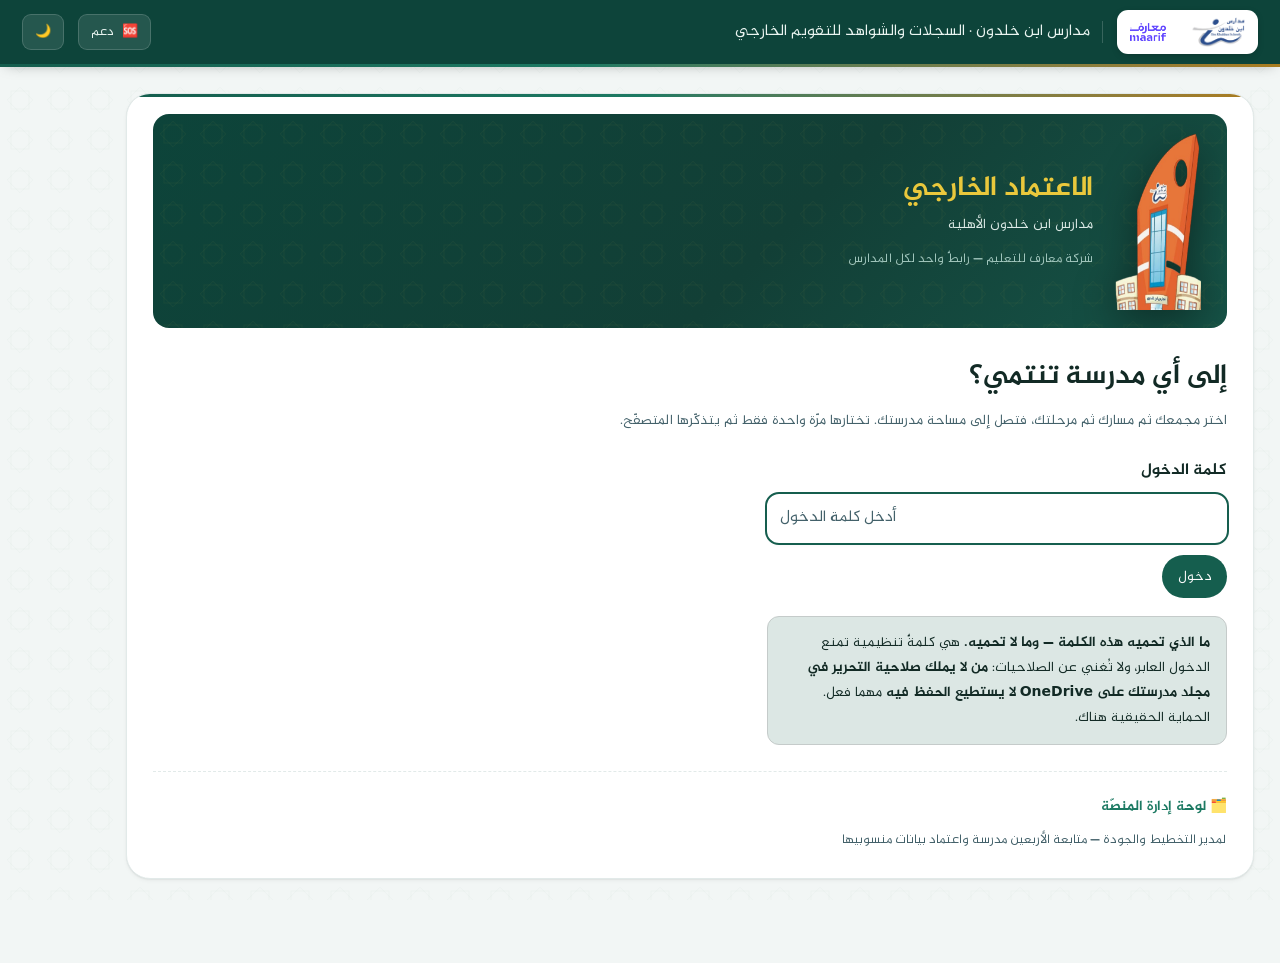
==== commit 011c1849: "زرّ الخروج يعمل — القائمة كانت تُفتح خارج المرأى · وحُذف شريط اللوحة الجانبي ⚠️ **`#exitPop` شَقيقُ " ====
--- a/index.html
+++ b/index.html
@@ -2,16 +2,16 @@
 <html lang="ar" dir="rtl">
 <head>
 <meta charset="utf-8">
-<meta name="ik-v" content="e168b883">
+<meta name="ik-v" content="548454e1">
 <!-- ⚠️ صَفحةُ HTML رابِطُها ثابِتٌ فَتُخَزَّنُ في المُتَصَفِّحِ رَغمَ النَشر — وحارِسُ الطَزاجةِ يَنقُلُ الزائِرَ إلى رابِطِ البَصمةِ الجَديدةِ مَرّةً واحِدة. -->
-<script src="fresh.js?v=e168b883"></script>
+<script src="fresh.js?v=548454e1"></script>
 <meta name="viewport" content="width=device-width, initial-scale=1">
 <!-- ⚠️ الصفحة نفسها تُراجَع في كل فتح، والوحدات مختومة ببصمة محتواها.
      بدون هذا يبقى المستخدم على نسخة قديمة ويظنّ أن الإصلاح لم يحدث. -->
 <meta http-equiv="Cache-Control" content="no-cache, must-revalidate">
 <title>الاعتماد الخارجي — مدارس ابن خلدون</title>
 <link rel="icon" href="ibn-khaldun-mark-240.webp">
-<link rel="stylesheet" href="style.css?v=e168b883">
+<link rel="stylesheet" href="style.css?v=548454e1">
 </head>
 <body>
 <div class="app">
@@ -334,49 +334,49 @@
 <div class="status hidden" id="status"><span class="dot"></span><span id="statusText"></span></div>
 
 <script type="module">
-import { FolderStore } from "./storage.js?v=e168b883";   // ReadOnlyStore أُلغي من الواجهة
-import { GraphStore, setGraphConfig, setGraphRoot, loadShippedConfig } from "./graph.js?v=e168b883";
-import { renderGuide } from "./guide.js?v=e168b883";
-import { PREF, THEME_AR, nextTheme, savePrefs, zoomIn, zoomOut, initPrefs } from "./prefs.js?v=e168b883";
-import { setupMissing, editPerson } from "./roster-edit.js?v=e168b883";
-import { vaultBridge } from "./vault-bridge.js?v=e168b883";
-import { renderPublish } from "./publish.js?v=e168b883";
-import { globalSearch } from "./search.js?v=e168b883";
-import { renderConnect } from "./connect.js?v=e168b883";
-import { openImprovement } from "./screen-improve.js?v=e168b883";
-import { openTool, bindToolScreen, currentTool, currentToolIndex } from "./screen-tool.js?v=e168b883";
-import { openRecord, bindRecordScreen, currentRecord } from "./screen-record.js?v=e168b883";
-import { goExec, bindExecScreen, currentExecState } from "./screen-exec.js?v=e168b883";
-import { guardUnload, pendingDrafts, guardLeave, setSaver, flushDraft } from "./draft.js?v=e168b883";
-import { openSupport, trackErrors } from "./support.js?v=e168b883";
-import { saveSession, loadSession, clearSession, canResume } from "./session.js?v=e168b883";
+import { FolderStore } from "./storage.js?v=548454e1";   // ReadOnlyStore أُلغي من الواجهة
+import { GraphStore, setGraphConfig, setGraphRoot, loadShippedConfig } from "./graph.js?v=548454e1";
+import { renderGuide } from "./guide.js?v=548454e1";
+import { PREF, THEME_AR, nextTheme, savePrefs, zoomIn, zoomOut, initPrefs } from "./prefs.js?v=548454e1";
+import { setupMissing, editPerson } from "./roster-edit.js?v=548454e1";
+import { vaultBridge } from "./vault-bridge.js?v=548454e1";
+import { renderPublish } from "./publish.js?v=548454e1";
+import { globalSearch } from "./search.js?v=548454e1";
+import { renderConnect } from "./connect.js?v=548454e1";
+import { openImprovement } from "./screen-improve.js?v=548454e1";
+import { openTool, bindToolScreen, currentTool, currentToolIndex } from "./screen-tool.js?v=548454e1";
+import { openRecord, bindRecordScreen, currentRecord } from "./screen-record.js?v=548454e1";
+import { goExec, bindExecScreen, currentExecState } from "./screen-exec.js?v=548454e1";
+import { guardUnload, pendingDrafts, guardLeave, setSaver, flushDraft } from "./draft.js?v=548454e1";
+import { openSupport, trackErrors } from "./support.js?v=548454e1";
+import { saveSession, loadSession, clearSession, canResume } from "./session.js?v=548454e1";
 import { buildWorkPack, workPackName, buildEntryPack, entryPackName, importEntries,
-         deliver, readPackFile, PackStore, relay, setRelay, syncFromCloud } from "./bridge.js?v=e168b883";
+         deliver, readPackFile, PackStore, relay, setRelay, syncFromCloud } from "./bridge.js?v=548454e1";
 import { openSource, loadBundle, recordsFor, planFileFor, operationalPlanFile,
          stampConnection, roleAr, freqAr, STAGE_AR, personFolder,
          entryPath, entryDir, evidenceDir, newEntryId,
          countSavedRecords, loadToolResponses, sortHierarchy, roleRank,
          loadRosterOverride, applyRosterOverride, saveRosterEdit,
-         loadSignature, saveSignature, execPlanPath } from "./app.js?v=e168b883";
-import { renderRecordForm, UNSUPPORTED, setFillContext, buildGuide, buildLabelCanon} from "./record.js?v=e168b883";
-import { fillContext, currentWeek, semesterLabel } from "./autofill.js?v=e168b883";
-import { committeeMeetings, nextMeeting, meetingTitle, meetingScope } from "./meetings.js?v=e168b883";
-import { printRecord, preparePrint, printDocument, snapshotForPrint } from "./print.js?v=e168b883";
+         loadSignature, saveSignature, execPlanPath } from "./app.js?v=548454e1";
+import { renderRecordForm, UNSUPPORTED, setFillContext, buildGuide, buildLabelCanon} from "./record.js?v=548454e1";
+import { fillContext, currentWeek, semesterLabel } from "./autofill.js?v=548454e1";
+import { committeeMeetings, nextMeeting, meetingTitle, meetingScope } from "./meetings.js?v=548454e1";
+import { printRecord, preparePrint, printDocument, snapshotForPrint } from "./print.js?v=548454e1";
 import { flattenTool, scaleMax, levelFromEvidence, isEvidenceBased, summarize,
-         rollupByIndicator, evidenceFromRecords, toolResponsePath, isVerification } from "./tools.js?v=e168b883";
-import { scopeTools, canSeeImprovement } from "./scope.js?v=e168b883";
+         rollupByIndicator, evidenceFromRecords, toolResponsePath, isVerification } from "./tools.js?v=548454e1";
+import { scopeTools, canSeeImprovement } from "./scope.js?v=548454e1";
 import { loadSettings, saveSettings, vaultKeeper, backupEntry, vaultIndex,
-         fullBackup } from "./vault.js?v=e168b883";
-import { surveyLink, extractCodes } from "./survey.js?v=e168b883";
+         fullBackup } from "./vault.js?v=548454e1";
+import { surveyLink, extractCodes } from "./survey.js?v=548454e1";
 import { DIMENSIONS, dimensionBasis, countEvidence, countExecPlans, computeReadiness,
-         readinessLabel, indicatorStatus, evidenceGaps } from "./readiness.js?v=e168b883";
+         readinessLabel, indicatorStatus, evidenceGaps } from "./readiness.js?v=548454e1";
 import { buildImprovementPlan, buildImprovementMirror, PROC_COLUMNS,
-         TOTAL_WEEKS, WEEKS_PER_SEMESTER, indicatorTag, shortLabel } from "./improve.js?v=e168b883";
-
-import { S, $, esc, show, only, markNav, setStatus, SCREEN_TITLE } from "./ui-state.js?v=e168b883";
-import { renderGate, chosenSchool, clearGate, gatePassed } from "./gate.js?v=e168b883";
-import { goPlansScreen, bindPlansScreen, printPlans, downloadPlans, searchPlans, saveActive as savePlans } from "./screen-plans.js?v=e168b883";
-import { buildAlerts, myEntryDates, urgentCount, levelAr } from "./alerts.js?v=e168b883";
+         TOTAL_WEEKS, WEEKS_PER_SEMESTER, indicatorTag, shortLabel } from "./improve.js?v=548454e1";
+
+import { S, $, esc, show, only, markNav, setStatus, SCREEN_TITLE } from "./ui-state.js?v=548454e1";
+import { renderGate, chosenSchool, clearGate, gatePassed } from "./gate.js?v=548454e1";
+import { goPlansScreen, bindPlansScreen, printPlans, downloadPlans, searchPlans, saveActive as savePlans } from "./screen-plans.js?v=548454e1";
+import { buildAlerts, myEntryDates, urgentCount, levelAr } from "./alerts.js?v=548454e1";
 
 /* طباعة أي شاشة يستعرضها المستخدم أو يعبّئها — بالكليشة نفسها */
 async function printCurrent() {
@@ -915,6 +915,7 @@
     '<button data-p="folder"><span>فصل الاتصال بالمجلد</span><b>' +
       esc(S.store?.label ? S.store.label() : "—") + "</b></button>";
   pop.classList.remove("hidden");
+  anchorPop(pop, $("prefsBtn"));
   pop.querySelectorAll("button").forEach((b) => {
     b.onclick = async () => {
       const a = b.dataset.p;
@@ -1099,7 +1100,7 @@
   if (store?.readOnly) { st.textContent = "⚠️ وضع القراءة — لا يمكن الكتابة في المجلد"; return; }
   st.textContent = "جارٍ التصدير…";
   try {
-    const { exportPrintable, OUT_DIR } = await import("./export-print.js?v=e168b883");
+    const { exportPrintable, OUT_DIR } = await import("./export-print.js?v=548454e1");
     const r = await exportPrintable(store, bundle, me,
       (n, name) => { st.textContent = "صُدِّر " + n + " سجلًّا… (" + name + ")"; });
     st.textContent = r.records === 0
@@ -1236,6 +1237,7 @@
   const more = $("bellMore");
   if (more) more.onclick = () => { bellAll = true; renderBell(); };
   pop.classList.remove("hidden");
+  anchorPop(pop, $("bellBtn"));
 };
 
 function goAlert(a) {
@@ -1265,6 +1267,22 @@
 /* ⚠️ «خروج» يحتمل معنيَين، وخلطُهما أربك المستخدم: إنهاء جلستي وحدها، أو
    مغادرة المدرسة كلها والعودة لكلمة الدخول. فيُعرضان صريحَين بدل أن أختار
    عنه — ومعهما ما يفعله كلٌّ منهما بلا غموض. */
+/* ⚠️ **القائِمةُ تُثَبَّتُ تَحتَ زِرِّها بِالحِساب لا بِرَقمٍ مَكتوب.** الشَريطُ
+   العُلويُّ يَلتَفُّ إلى سَطرَينِ على الجَوّال فَيَتَغَيَّرُ ارتِفاعُه، ورَقمٌ ثابِتٌ
+   يُصيبُ في مَقاسٍ ويُخطِئُ في آخَر. وتُقَصُّ إلى داخِلِ المَرأى فَلا تَخرُجُ
+   مِن حافّةِ الشاشةِ على الضَيِّق. */
+function anchorPop(pop, btn) {
+  const b = btn.getBoundingClientRect();
+  pop.style.insetBlockStart = Math.round(b.bottom + 8) + "px";
+  pop.style.insetInline = "auto";
+  const w = pop.offsetWidth || 330;
+  const rtl = getComputedStyle(document.documentElement).direction === "rtl";
+  let x = rtl ? Math.max(8, b.right - w) : Math.max(8, b.left);
+  x = Math.min(x, innerWidth - w - 8);
+  pop.style.insetInlineStart = "auto";
+  pop.style.left = Math.round(x) + "px";
+  pop.style.right = "auto";
+}
 $("logoutBtn").onclick = () => {
   const pop = $("exitPop");
   if (!pop.classList.contains("hidden")) { pop.classList.add("hidden"); return; }
@@ -1285,6 +1303,7 @@
     }, "ما تكتبه الآن");
   });
   pop.classList.remove("hidden");
+  anchorPop(pop, $("logoutBtn"));
 };
 document.addEventListener("click", (e) => {
   const pop = $("exitPop");
--- a/style.css
+++ b/style.css
@@ -395,7 +395,7 @@
              text-decoration:none;border-bottom:1px solid var(--line);cursor:pointer}
   .results a:hover{background:var(--brand-soft)}
   .results .k{font-size:var(--fs-xs);color:var(--ink-2);margin-inline-start:8px}
-  .menu-pop{position:absolute;inset-block-start:52px;inset-inline-end:22px;background:var(--panel);
+  .menu-pop{position:fixed;inset-block-start:52px;inset-inline-end:22px;background:var(--panel);
     border:1px solid var(--line);border-radius:var(--r-sm);box-shadow:var(--sh-lift);
     min-width:230px;z-index:20;padding:7px}
   .menu-pop button{display:flex;width:100%;justify-content:space-between;align-items:center;
@@ -705,7 +705,7 @@
   min-width:19px;height:19px;display:grid;place-items:center;padding:0 5px;
   box-shadow:0 2px 6px rgba(0,0,0,.4)}
 #bellBtn{position:relative}
-.alerts-pop{position:absolute;inset-block-start:56px;inset-inline-end:16px;background:var(--panel);
+.alerts-pop{position:fixed;inset-block-start:56px;inset-inline-end:16px;background:var(--panel);
   border:1px solid var(--line);border-radius:var(--r);box-shadow:var(--sh-lift);
   width:min(420px,calc(100vw - 32px));max-height:min(72vh,560px);overflow:auto;z-index:30}
 .alerts-pop .ah{padding:14px 18px;border-bottom:1px solid var(--line);font-weight:700;
@@ -1041,7 +1041,14 @@
 }
 
 /* ── قائمة الخروج ورابط لوحة الإدارة ───────────────────────────── */
-.exit-pop{position:absolute;inset-block-start:calc(100% + 8px);inset-inline-end:12px;z-index:30;
+/* ⚠️ **`calc(100% + 8px)` كانَت تَعني «تَحتَ الشَريط» ولا أَبَ مُوضَعٌ لَها.**
+   `#exitPop` شَقيقُ الشَريطِ لا ابنُه، فَـ`absolute` بِلا أَبٍ مُوضَعٍ تَرجِعُ
+   إلى الكُتلةِ الأولى، و«100%» صارَت ارتِفاعَها كُلَّه: فَتَحَت القائِمةُ عِندَ
+   908px في شاشةٍ ارتِفاعُها 900 — **خارِجَ المَرأى**. يَضغَطُ المُستَخدِمُ «خُروج»
+   فَلا يَرى شَيئًا ويَقولُ «الزِرُّ لا يَعمَل»، والزِرُّ يَعمَل.
+   العِلاجُ `fixed` ومَوضِعٌ يُحسَبُ مِن مُستَطيلِ الزِرِّ عِندَ الفَتح — فَيَصيبُ
+   وإِن التَفَّ الشَريطُ إلى سَطرَينِ على الجَوّال. */
+.exit-pop{position:fixed;inset-block-start:60px;inset-inline-end:12px;z-index:30;
           background:var(--panel);border:1px solid var(--line);border-radius:13px;
           box-shadow:0 12px 30px #0002;min-width:min(330px,92vw);overflow:hidden}
 .exit-pop .ah{padding:12px 15px;border-bottom:1px solid var(--line);font-weight:800;
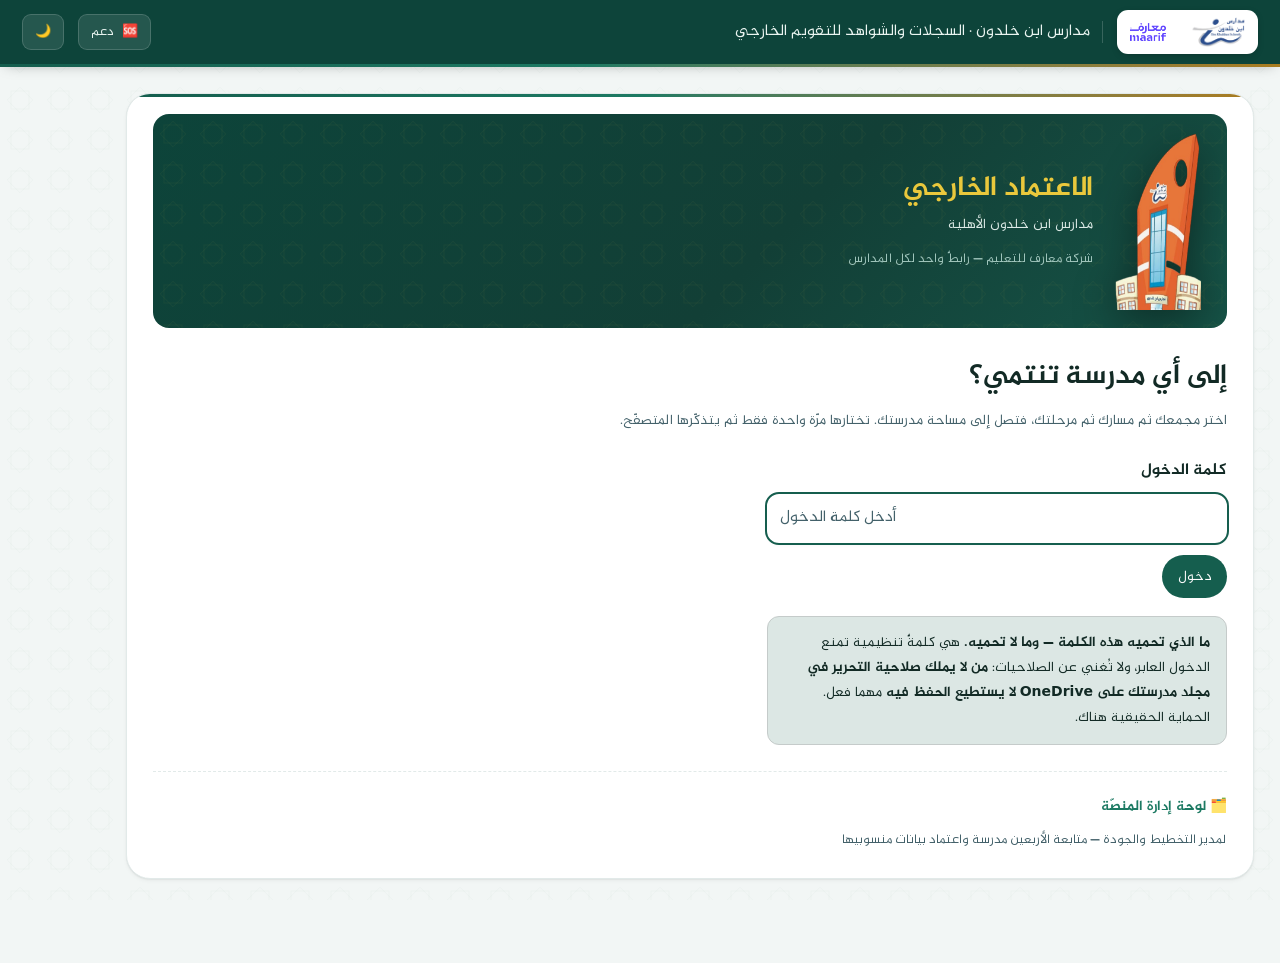
==== commit 7d408a39: "`?as=` يغلب الجلسة المحفوظة — وإلّا فُتِحَت الأسماءُ كلُّها بصفةِ أوّلِ داخل ⚠️ مُديرُ التَخطيطِ وال" ====
--- a/index.html
+++ b/index.html
@@ -2,16 +2,16 @@
 <html lang="ar" dir="rtl">
 <head>
 <meta charset="utf-8">
-<meta name="ik-v" content="548454e1">
+<meta name="ik-v" content="8442b289">
 <!-- ⚠️ صَفحةُ HTML رابِطُها ثابِتٌ فَتُخَزَّنُ في المُتَصَفِّحِ رَغمَ النَشر — وحارِسُ الطَزاجةِ يَنقُلُ الزائِرَ إلى رابِطِ البَصمةِ الجَديدةِ مَرّةً واحِدة. -->
-<script src="fresh.js?v=548454e1"></script>
+<script src="fresh.js?v=8442b289"></script>
 <meta name="viewport" content="width=device-width, initial-scale=1">
 <!-- ⚠️ الصفحة نفسها تُراجَع في كل فتح، والوحدات مختومة ببصمة محتواها.
      بدون هذا يبقى المستخدم على نسخة قديمة ويظنّ أن الإصلاح لم يحدث. -->
 <meta http-equiv="Cache-Control" content="no-cache, must-revalidate">
 <title>الاعتماد الخارجي — مدارس ابن خلدون</title>
 <link rel="icon" href="ibn-khaldun-mark-240.webp">
-<link rel="stylesheet" href="style.css?v=548454e1">
+<link rel="stylesheet" href="style.css?v=8442b289">
 </head>
 <body>
 <div class="app">
@@ -334,49 +334,49 @@
 <div class="status hidden" id="status"><span class="dot"></span><span id="statusText"></span></div>
 
 <script type="module">
-import { FolderStore } from "./storage.js?v=548454e1";   // ReadOnlyStore أُلغي من الواجهة
-import { GraphStore, setGraphConfig, setGraphRoot, loadShippedConfig } from "./graph.js?v=548454e1";
-import { renderGuide } from "./guide.js?v=548454e1";
-import { PREF, THEME_AR, nextTheme, savePrefs, zoomIn, zoomOut, initPrefs } from "./prefs.js?v=548454e1";
-import { setupMissing, editPerson } from "./roster-edit.js?v=548454e1";
-import { vaultBridge } from "./vault-bridge.js?v=548454e1";
-import { renderPublish } from "./publish.js?v=548454e1";
-import { globalSearch } from "./search.js?v=548454e1";
-import { renderConnect } from "./connect.js?v=548454e1";
-import { openImprovement } from "./screen-improve.js?v=548454e1";
-import { openTool, bindToolScreen, currentTool, currentToolIndex } from "./screen-tool.js?v=548454e1";
-import { openRecord, bindRecordScreen, currentRecord } from "./screen-record.js?v=548454e1";
-import { goExec, bindExecScreen, currentExecState } from "./screen-exec.js?v=548454e1";
-import { guardUnload, pendingDrafts, guardLeave, setSaver, flushDraft } from "./draft.js?v=548454e1";
-import { openSupport, trackErrors } from "./support.js?v=548454e1";
-import { saveSession, loadSession, clearSession, canResume } from "./session.js?v=548454e1";
+import { FolderStore } from "./storage.js?v=8442b289";   // ReadOnlyStore أُلغي من الواجهة
+import { GraphStore, setGraphConfig, setGraphRoot, loadShippedConfig } from "./graph.js?v=8442b289";
+import { renderGuide } from "./guide.js?v=8442b289";
+import { PREF, THEME_AR, nextTheme, savePrefs, zoomIn, zoomOut, initPrefs } from "./prefs.js?v=8442b289";
+import { setupMissing, editPerson } from "./roster-edit.js?v=8442b289";
+import { vaultBridge } from "./vault-bridge.js?v=8442b289";
+import { renderPublish } from "./publish.js?v=8442b289";
+import { globalSearch } from "./search.js?v=8442b289";
+import { renderConnect } from "./connect.js?v=8442b289";
+import { openImprovement } from "./screen-improve.js?v=8442b289";
+import { openTool, bindToolScreen, currentTool, currentToolIndex } from "./screen-tool.js?v=8442b289";
+import { openRecord, bindRecordScreen, currentRecord } from "./screen-record.js?v=8442b289";
+import { goExec, bindExecScreen, currentExecState } from "./screen-exec.js?v=8442b289";
+import { guardUnload, pendingDrafts, guardLeave, setSaver, flushDraft } from "./draft.js?v=8442b289";
+import { openSupport, trackErrors } from "./support.js?v=8442b289";
+import { saveSession, loadSession, clearSession, canResume } from "./session.js?v=8442b289";
 import { buildWorkPack, workPackName, buildEntryPack, entryPackName, importEntries,
-         deliver, readPackFile, PackStore, relay, setRelay, syncFromCloud } from "./bridge.js?v=548454e1";
+         deliver, readPackFile, PackStore, relay, setRelay, syncFromCloud } from "./bridge.js?v=8442b289";
 import { openSource, loadBundle, recordsFor, planFileFor, operationalPlanFile,
          stampConnection, roleAr, freqAr, STAGE_AR, personFolder,
          entryPath, entryDir, evidenceDir, newEntryId,
          countSavedRecords, loadToolResponses, sortHierarchy, roleRank,
          loadRosterOverride, applyRosterOverride, saveRosterEdit,
-         loadSignature, saveSignature, execPlanPath } from "./app.js?v=548454e1";
-import { renderRecordForm, UNSUPPORTED, setFillContext, buildGuide, buildLabelCanon} from "./record.js?v=548454e1";
-import { fillContext, currentWeek, semesterLabel } from "./autofill.js?v=548454e1";
-import { committeeMeetings, nextMeeting, meetingTitle, meetingScope } from "./meetings.js?v=548454e1";
-import { printRecord, preparePrint, printDocument, snapshotForPrint } from "./print.js?v=548454e1";
+         loadSignature, saveSignature, execPlanPath } from "./app.js?v=8442b289";
+import { renderRecordForm, UNSUPPORTED, setFillContext, buildGuide, buildLabelCanon} from "./record.js?v=8442b289";
+import { fillContext, currentWeek, semesterLabel } from "./autofill.js?v=8442b289";
+import { committeeMeetings, nextMeeting, meetingTitle, meetingScope } from "./meetings.js?v=8442b289";
+import { printRecord, preparePrint, printDocument, snapshotForPrint } from "./print.js?v=8442b289";
 import { flattenTool, scaleMax, levelFromEvidence, isEvidenceBased, summarize,
-         rollupByIndicator, evidenceFromRecords, toolResponsePath, isVerification } from "./tools.js?v=548454e1";
-import { scopeTools, canSeeImprovement } from "./scope.js?v=548454e1";
+         rollupByIndicator, evidenceFromRecords, toolResponsePath, isVerification } from "./tools.js?v=8442b289";
+import { scopeTools, canSeeImprovement } from "./scope.js?v=8442b289";
 import { loadSettings, saveSettings, vaultKeeper, backupEntry, vaultIndex,
-         fullBackup } from "./vault.js?v=548454e1";
-import { surveyLink, extractCodes } from "./survey.js?v=548454e1";
+         fullBackup } from "./vault.js?v=8442b289";
+import { surveyLink, extractCodes } from "./survey.js?v=8442b289";
 import { DIMENSIONS, dimensionBasis, countEvidence, countExecPlans, computeReadiness,
-         readinessLabel, indicatorStatus, evidenceGaps } from "./readiness.js?v=548454e1";
+         readinessLabel, indicatorStatus, evidenceGaps } from "./readiness.js?v=8442b289";
 import { buildImprovementPlan, buildImprovementMirror, PROC_COLUMNS,
-         TOTAL_WEEKS, WEEKS_PER_SEMESTER, indicatorTag, shortLabel } from "./improve.js?v=548454e1";
-
-import { S, $, esc, show, only, markNav, setStatus, SCREEN_TITLE } from "./ui-state.js?v=548454e1";
-import { renderGate, chosenSchool, clearGate, gatePassed } from "./gate.js?v=548454e1";
-import { goPlansScreen, bindPlansScreen, printPlans, downloadPlans, searchPlans, saveActive as savePlans } from "./screen-plans.js?v=548454e1";
-import { buildAlerts, myEntryDates, urgentCount, levelAr } from "./alerts.js?v=548454e1";
+         TOTAL_WEEKS, WEEKS_PER_SEMESTER, indicatorTag, shortLabel } from "./improve.js?v=8442b289";
+
+import { S, $, esc, show, only, markNav, setStatus, SCREEN_TITLE } from "./ui-state.js?v=8442b289";
+import { renderGate, chosenSchool, clearGate, gatePassed } from "./gate.js?v=8442b289";
+import { goPlansScreen, bindPlansScreen, printPlans, downloadPlans, searchPlans, saveActive as savePlans } from "./screen-plans.js?v=8442b289";
+import { buildAlerts, myEntryDates, urgentCount, levelAr } from "./alerts.js?v=8442b289";
 
 /* طباعة أي شاشة يستعرضها المستخدم أو يعبّئها — بالكليشة نفسها */
 async function printCurrent() {
@@ -439,7 +439,13 @@
   await (async () => {
     S.onScreen = rememberScreen;
     /* استعادة الجلسة: الوظيفة نفسها والشاشة نفسها — لا يُعاد الاختيار كل تحديث */
-    const sess = loadSession(bundle.school?.nameAr);
+    /* ⚠️ **`?as=` يَغلِبُ الجَلسةَ المُستَعادة.** مُديرُ التَخطيطِ والجَودةِ يَفتَحُ
+       مِن لَوحَتِهِ مَنسوبًا بَعدَ مَنسوبٍ في المُتَصَفِّحِ نَفسِه؛ والجَلسةُ تُعيدُ
+       أَوَّلَ مَن دَخَلَ فَتَنفَتِحُ الأَسماءُ كُلُّها بِصِفةِ واحِدٍ — قِيسَ: ثَلاثةُ
+       طَلَباتٍ مُختَلِفةٍ رَدَّت «مُديرَ المَدرَسة» ثَلاثًا. الطَلَبُ الصَريحُ
+       أَولى مِنَ الذاكِرة. */
+    const asWanted = new URLSearchParams(location.search).get("as");
+    const sess = asWanted ? null : loadSession(bundle.school?.nameAr);
     const who = sess && (bundle.roster?.people || []).find((x) => x.role === sess.role);
     if (who) {
       await pick(applyRosterOverride([who], rosterOv || {})[0] || who);
@@ -1100,7 +1106,7 @@
   if (store?.readOnly) { st.textContent = "⚠️ وضع القراءة — لا يمكن الكتابة في المجلد"; return; }
   st.textContent = "جارٍ التصدير…";
   try {
-    const { exportPrintable, OUT_DIR } = await import("./export-print.js?v=548454e1");
+    const { exportPrintable, OUT_DIR } = await import("./export-print.js?v=8442b289");
     const r = await exportPrintable(store, bundle, me,
       (n, name) => { st.textContent = "صُدِّر " + n + " سجلًّا… (" + name + ")"; });
     st.textContent = r.records === 0
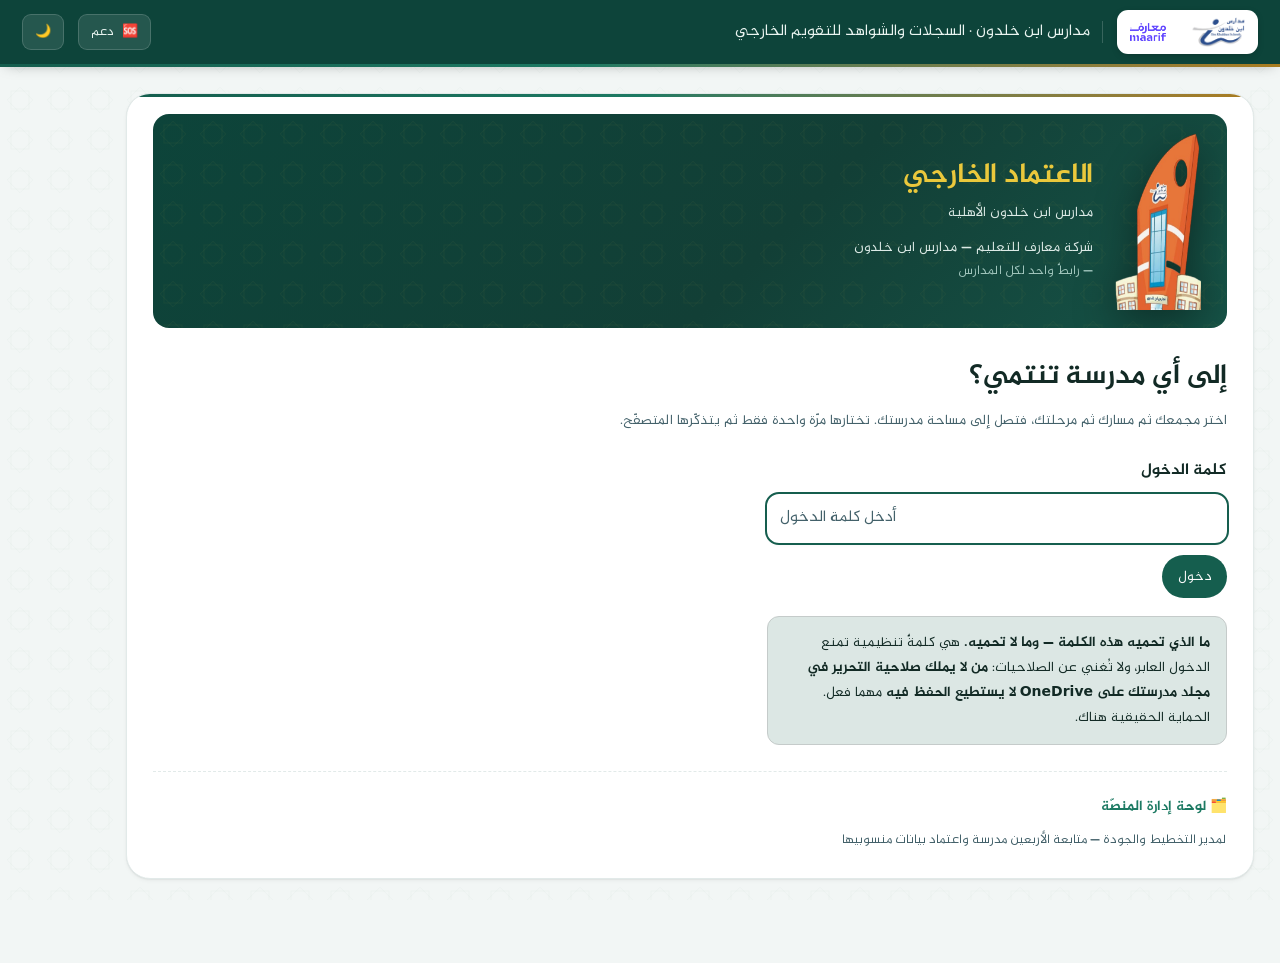
==== commit fc37f635: "الهوية بيانات لا شيفرة · والكليشة ورقةً لكل صفحة ١) هوية القشرة صارت في «هوية.json» بجوار index.html" ====
--- a/index.html
+++ b/index.html
@@ -2,16 +2,17 @@
 <html lang="ar" dir="rtl">
 <head>
 <meta charset="utf-8">
-<meta name="ik-v" content="8442b289">
+<meta name="ik-v" content="581262ee">
 <!-- ⚠️ صَفحةُ HTML رابِطُها ثابِتٌ فَتُخَزَّنُ في المُتَصَفِّحِ رَغمَ النَشر — وحارِسُ الطَزاجةِ يَنقُلُ الزائِرَ إلى رابِطِ البَصمةِ الجَديدةِ مَرّةً واحِدة. -->
-<script src="fresh.js?v=8442b289"></script>
+<script src="fresh.js?v=581262ee"></script>
 <meta name="viewport" content="width=device-width, initial-scale=1">
 <!-- ⚠️ الصفحة نفسها تُراجَع في كل فتح، والوحدات مختومة ببصمة محتواها.
      بدون هذا يبقى المستخدم على نسخة قديمة ويظنّ أن الإصلاح لم يحدث. -->
 <meta http-equiv="Cache-Control" content="no-cache, must-revalidate">
-<title>الاعتماد الخارجي — مدارس ابن خلدون</title>
-<link rel="icon" href="ibn-khaldun-mark-240.webp">
-<link rel="stylesheet" href="style.css?v=8442b289">
+<!-- الاسم يأتي من «هوية.json» عبر identity.js — ولا يُكتب اسم جهةٍ في الشيفرة -->
+<title>الاعتماد الخارجي</title>
+<link rel="icon" href="" data-brand="favicon">
+<link rel="stylesheet" href="style.css?v=581262ee">
 </head>
 <body>
 <div class="app">
@@ -28,12 +29,12 @@
 
   <main>
     <div class="bar" id="topbar">
-      <div class="logos" title="شركة معارف للتعليم — مدارس ابن خلدون">
-        <img src="ibn-khaldun-mark-240.webp" alt="مدارس ابن خلدون">
+      <div class="logos" data-brand="group-title">
+        <img src="" alt="" data-brand="logo">
         <span class="divider"></span>
-        <img class="mf" src="maarif.png" alt="شركة معارف للتعليم">
+        <img class="mf" src="" alt="" data-brand="logo2">
       </div>
-      <div class="crumb" id="ctx">مدارس ابن خلدون · السجلات والشواهد للتقويم الخارجي</div>
+      <div class="crumb" id="ctx" data-brand="crumb"></div>
       <div class="row-break" aria-hidden="true"></div>
       <div class="sp"></div>
       <div class="h-search hidden" id="searchBox">
@@ -59,11 +60,11 @@
 
       <section id="screenGate" class="card">
         <div class="hero">
-          <img src="building.png" alt="مدارس ابن خلدون">
+          <img src="" alt="" data-brand="building">
           <div class="hero-t">
             <b>الاعتماد الخارجي</b>
-            <span>مدارس ابن خلدون الأهلية</span>
-            <span class="kicker">شركة معارف للتعليم — رابطٌ واحد لكل المدارس</span>
+            <span data-brand="orgFull"></span>
+            <span class="kicker"><span data-brand="group"></span> — رابطٌ واحد لكل المدارس</span>
           </div>
         </div>
         <h1 id="gateH1">إلى أي مدرسة تنتمي؟</h1>
@@ -116,11 +117,11 @@
 
       <section id="screenWho" class="card hidden">
         <div class="hero">
-          <img src="building.png" alt="مدارس ابن خلدون">
+          <img src="" alt="" data-brand="building">
           <div class="hero-t">
             <b>الاعتماد الخارجي</b>
-            <span id="heroSchool">مدارس ابن خلدون</span>
-            <span class="kicker">شركة معارف للتعليم — السجلات والشواهد للتقويم الخارجي</span>
+            <span id="heroSchool" data-brand="orgFull"></span>
+            <span class="kicker"><span data-brand="group"></span> — السجلات والشواهد للتقويم الخارجي</span>
           </div>
         </div>
         <h1>من أنت؟</h1>
@@ -128,8 +129,8 @@
         <div class="who-gap hidden" id="whoGap"></div>
         <div class="connbar" id="connBar"></div>
         <aside id="whoArt">
-          <img src="building.png" alt="مدارس ابن خلدون">
-          <div class="wa-t">مدارس ابن خلدون</div>
+          <img src="" alt="" data-brand="building">
+          <div class="wa-t" data-brand="logoAlt"></div>
           <div class="wa-s">السجلات والشواهد للتقويم الخارجي</div>
         </aside>
         <ul class="people" id="peopleList"></ul>
@@ -334,49 +335,50 @@
 <div class="status hidden" id="status"><span class="dot"></span><span id="statusText"></span></div>
 
 <script type="module">
-import { FolderStore } from "./storage.js?v=8442b289";   // ReadOnlyStore أُلغي من الواجهة
-import { GraphStore, setGraphConfig, setGraphRoot, loadShippedConfig } from "./graph.js?v=8442b289";
-import { renderGuide } from "./guide.js?v=8442b289";
-import { PREF, THEME_AR, nextTheme, savePrefs, zoomIn, zoomOut, initPrefs } from "./prefs.js?v=8442b289";
-import { setupMissing, editPerson } from "./roster-edit.js?v=8442b289";
-import { vaultBridge } from "./vault-bridge.js?v=8442b289";
-import { renderPublish } from "./publish.js?v=8442b289";
-import { globalSearch } from "./search.js?v=8442b289";
-import { renderConnect } from "./connect.js?v=8442b289";
-import { openImprovement } from "./screen-improve.js?v=8442b289";
-import { openTool, bindToolScreen, currentTool, currentToolIndex } from "./screen-tool.js?v=8442b289";
-import { openRecord, bindRecordScreen, currentRecord } from "./screen-record.js?v=8442b289";
-import { goExec, bindExecScreen, currentExecState } from "./screen-exec.js?v=8442b289";
-import { guardUnload, pendingDrafts, guardLeave, setSaver, flushDraft } from "./draft.js?v=8442b289";
-import { openSupport, trackErrors } from "./support.js?v=8442b289";
-import { saveSession, loadSession, clearSession, canResume } from "./session.js?v=8442b289";
+import { FolderStore } from "./storage.js?v=581262ee";   // ReadOnlyStore أُلغي من الواجهة
+import { GraphStore, setGraphConfig, setGraphRoot, loadShippedConfig } from "./graph.js?v=581262ee";
+import { renderGuide } from "./guide.js?v=581262ee";
+import { PREF, THEME_AR, nextTheme, savePrefs, zoomIn, zoomOut, initPrefs } from "./prefs.js?v=581262ee";
+import { setupMissing, editPerson } from "./roster-edit.js?v=581262ee";
+import { vaultBridge } from "./vault-bridge.js?v=581262ee";
+import { renderPublish } from "./publish.js?v=581262ee";
+import { globalSearch } from "./search.js?v=581262ee";
+import { renderConnect } from "./connect.js?v=581262ee";
+import { openImprovement } from "./screen-improve.js?v=581262ee";
+import { openTool, bindToolScreen, currentTool, currentToolIndex } from "./screen-tool.js?v=581262ee";
+import { openRecord, bindRecordScreen, currentRecord } from "./screen-record.js?v=581262ee";
+import { goExec, bindExecScreen, currentExecState } from "./screen-exec.js?v=581262ee";
+import { guardUnload, pendingDrafts, guardLeave, setSaver, flushDraft } from "./draft.js?v=581262ee";
+import { openSupport, trackErrors } from "./support.js?v=581262ee";
+import { saveSession, loadSession, clearSession, canResume } from "./session.js?v=581262ee";
 import { buildWorkPack, workPackName, buildEntryPack, entryPackName, importEntries,
-         deliver, readPackFile, PackStore, relay, setRelay, syncFromCloud } from "./bridge.js?v=8442b289";
+         deliver, readPackFile, PackStore, relay, setRelay, syncFromCloud } from "./bridge.js?v=581262ee";
 import { openSource, loadBundle, recordsFor, planFileFor, operationalPlanFile,
          stampConnection, roleAr, freqAr, STAGE_AR, personFolder,
          entryPath, entryDir, evidenceDir, newEntryId,
          countSavedRecords, loadToolResponses, sortHierarchy, roleRank,
          loadRosterOverride, applyRosterOverride, saveRosterEdit,
-         loadSignature, saveSignature, execPlanPath } from "./app.js?v=8442b289";
-import { renderRecordForm, UNSUPPORTED, setFillContext, buildGuide, buildLabelCanon} from "./record.js?v=8442b289";
-import { fillContext, currentWeek, semesterLabel } from "./autofill.js?v=8442b289";
-import { committeeMeetings, nextMeeting, meetingTitle, meetingScope } from "./meetings.js?v=8442b289";
-import { printRecord, preparePrint, printDocument, snapshotForPrint } from "./print.js?v=8442b289";
+         loadSignature, saveSignature, execPlanPath } from "./app.js?v=581262ee";
+import { renderRecordForm, UNSUPPORTED, setFillContext, buildGuide, buildLabelCanon} from "./record.js?v=581262ee";
+import { fillContext, currentWeek, semesterLabel } from "./autofill.js?v=581262ee";
+import { committeeMeetings, nextMeeting, meetingTitle, meetingScope } from "./meetings.js?v=581262ee";
+import { printRecord, preparePrint, printDocument, snapshotForPrint } from "./print.js?v=581262ee";
 import { flattenTool, scaleMax, levelFromEvidence, isEvidenceBased, summarize,
-         rollupByIndicator, evidenceFromRecords, toolResponsePath, isVerification } from "./tools.js?v=8442b289";
-import { scopeTools, canSeeImprovement } from "./scope.js?v=8442b289";
+         rollupByIndicator, evidenceFromRecords, toolResponsePath, isVerification } from "./tools.js?v=581262ee";
+import { scopeTools, canSeeImprovement } from "./scope.js?v=581262ee";
 import { loadSettings, saveSettings, vaultKeeper, backupEntry, vaultIndex,
-         fullBackup } from "./vault.js?v=8442b289";
-import { surveyLink, extractCodes } from "./survey.js?v=8442b289";
+         fullBackup } from "./vault.js?v=581262ee";
+import { surveyLink, extractCodes } from "./survey.js?v=581262ee";
 import { DIMENSIONS, dimensionBasis, countEvidence, countExecPlans, computeReadiness,
-         readinessLabel, indicatorStatus, evidenceGaps } from "./readiness.js?v=8442b289";
+         readinessLabel, indicatorStatus, evidenceGaps } from "./readiness.js?v=581262ee";
 import { buildImprovementPlan, buildImprovementMirror, PROC_COLUMNS,
-         TOTAL_WEEKS, WEEKS_PER_SEMESTER, indicatorTag, shortLabel } from "./improve.js?v=8442b289";
-
-import { S, $, esc, show, only, markNav, setStatus, SCREEN_TITLE } from "./ui-state.js?v=8442b289";
-import { renderGate, chosenSchool, clearGate, gatePassed } from "./gate.js?v=8442b289";
-import { goPlansScreen, bindPlansScreen, printPlans, downloadPlans, searchPlans, saveActive as savePlans } from "./screen-plans.js?v=8442b289";
-import { buildAlerts, myEntryDates, urgentCount, levelAr } from "./alerts.js?v=8442b289";
+         TOTAL_WEEKS, WEEKS_PER_SEMESTER, indicatorTag, shortLabel } from "./improve.js?v=581262ee";
+
+import { S, $, esc, show, only, markNav, setStatus, SCREEN_TITLE } from "./ui-state.js?v=581262ee";
+import { renderGate, chosenSchool, clearGate, gatePassed } from "./gate.js?v=581262ee";
+import { loadIdentity } from "./identity.js?v=581262ee";
+import { goPlansScreen, bindPlansScreen, printPlans, downloadPlans, searchPlans, saveActive as savePlans } from "./screen-plans.js?v=581262ee";
+import { buildAlerts, myEntryDates, urgentCount, levelAr } from "./alerts.js?v=581262ee";
 
 /* طباعة أي شاشة يستعرضها المستخدم أو يعبّئها — بالكليشة نفسها */
 async function printCurrent() {
@@ -1106,7 +1108,7 @@
   if (store?.readOnly) { st.textContent = "⚠️ وضع القراءة — لا يمكن الكتابة في المجلد"; return; }
   st.textContent = "جارٍ التصدير…";
   try {
-    const { exportPrintable, OUT_DIR } = await import("./export-print.js?v=8442b289");
+    const { exportPrintable, OUT_DIR } = await import("./export-print.js?v=581262ee");
     const r = await exportPrintable(store, bundle, me,
       (n, name) => { st.textContent = "صُدِّر " + n + " سجلًّا… (" + name + ")"; });
     st.textContent = r.records === 0
@@ -1373,6 +1375,7 @@
 }
 
 (async function boot() {
+  await loadIdentity();               // هوية الجهة من «هوية.json» — تُركَّب قبل رسم أي شاشة
   await loadShippedConfig();          // المعرّف المشحون مع القشرة إن وُجد
   if (dataUrl) {                      // مسار التطوير والفحص الآلي — بلا بوّابة
     const restored = await openSource({ dataUrl });
--- a/style.css
+++ b/style.css
@@ -35,7 +35,7 @@
     /* ذهبي الهلال — مستخرَج بِكسليًا من رمز 🌙 في الهيدر (#EAC83C).
        تباينه على خلفية الهيدر #0D443A = 6.7:1 (المعيار 4.5). */
     --gold-bright:#eac83c;
-    /* شريط الهوية: أخضر ابن خلدون ← ذهبي */
+    /* شريط الهوية: أخضر الجهة ← ذهبي */
     --edge:linear-gradient(90deg,var(--brand) 0%,var(--brand-2) 46%,var(--gold) 100%);
     --statusH:34px;   /* ارتفاع شريط الحالة المثبَّت */
   }
@@ -403,7 +403,7 @@
     border-radius:7px;text-align:right}
   .menu-pop button:hover{background:var(--brand-soft)}
   .menu-pop .sepline{height:1px;background:var(--line);margin:5px 8px}
-  /* لوحة هوية واحدة: ابن خلدون ثم معارف، بينهما فاصل رفيع — على أرضية بيضاء
+  /* لوحة هوية واحدة: شعار الجهة ثم شعار الشركة، بينهما فاصل رفيع — على أرضية بيضاء
      كي يُقرأ الشعاران على الخلفية الداكنة. */
   .bar .logos{display:flex;align-items:center;gap:12px;flex:none;background:#fff;
               border-radius:11px;padding:7px 13px;box-shadow:0 2px 10px -4px rgba(0,0,0,.45)}
